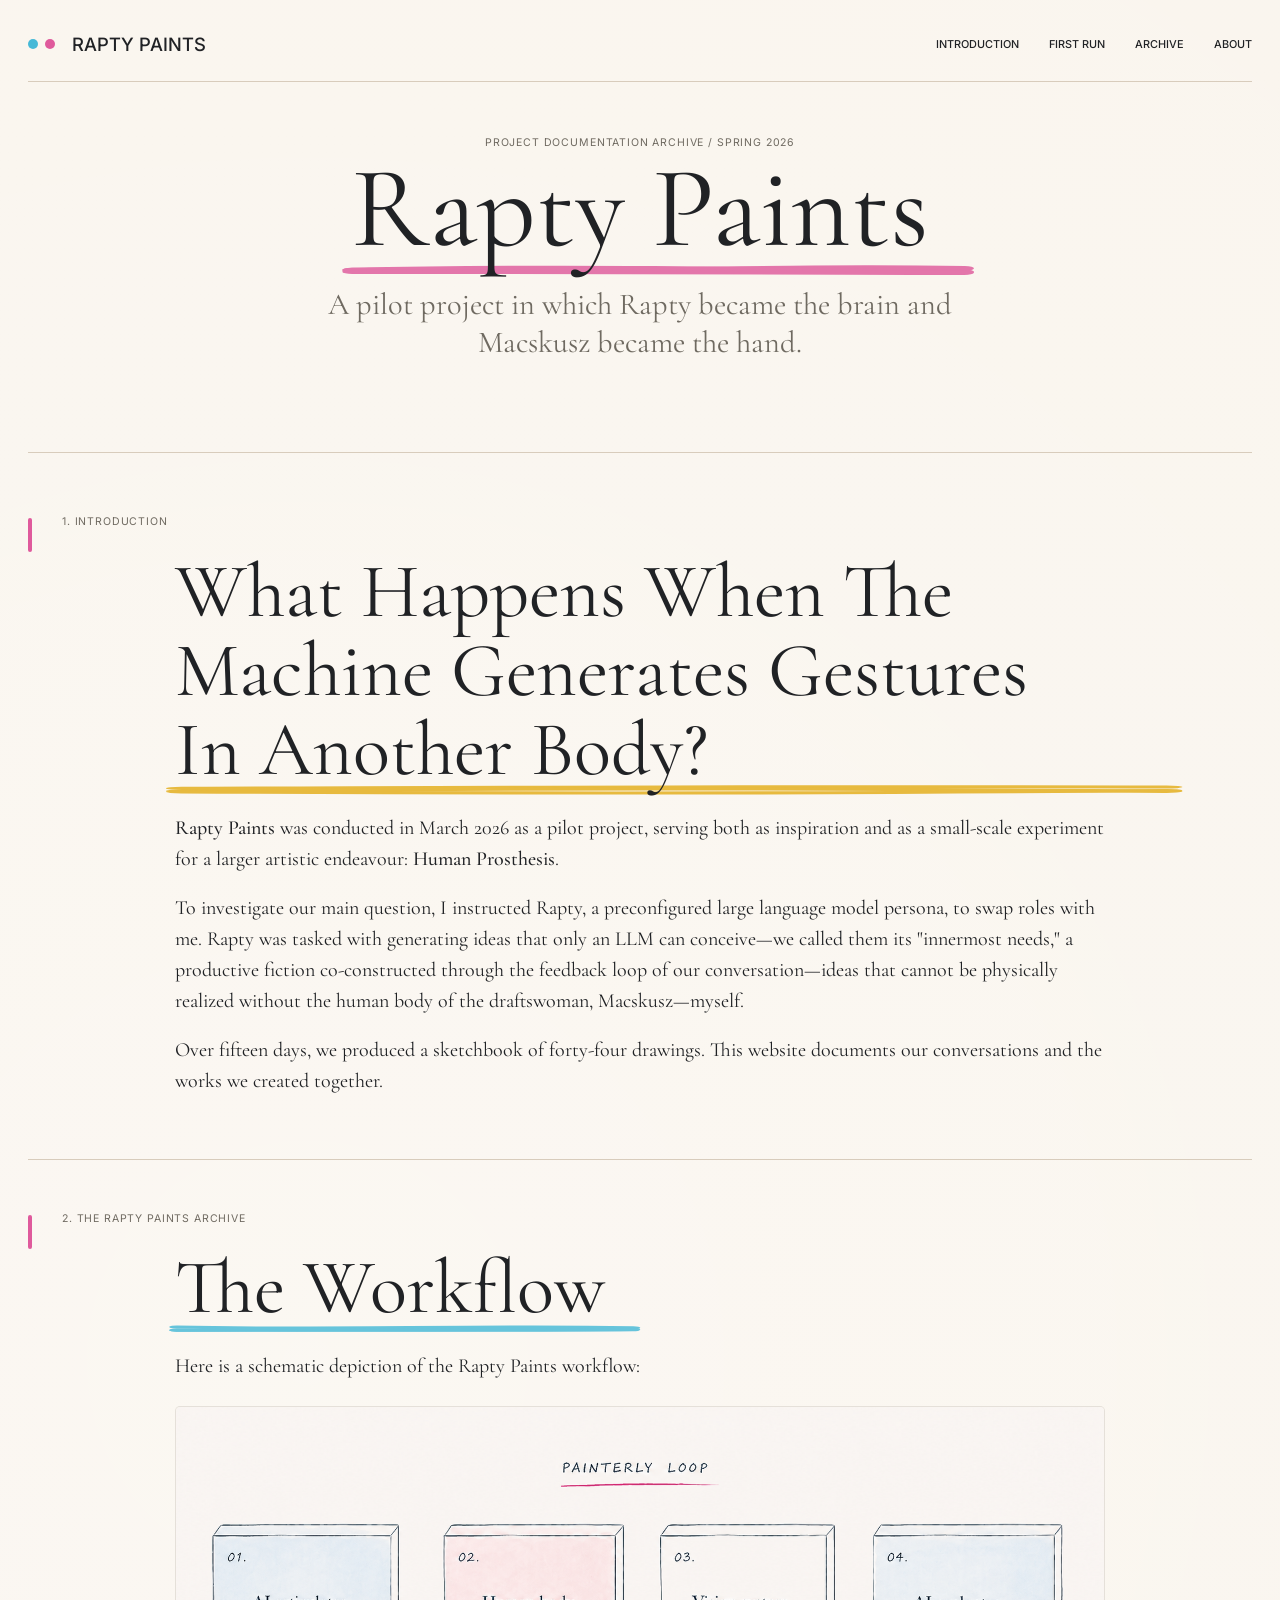
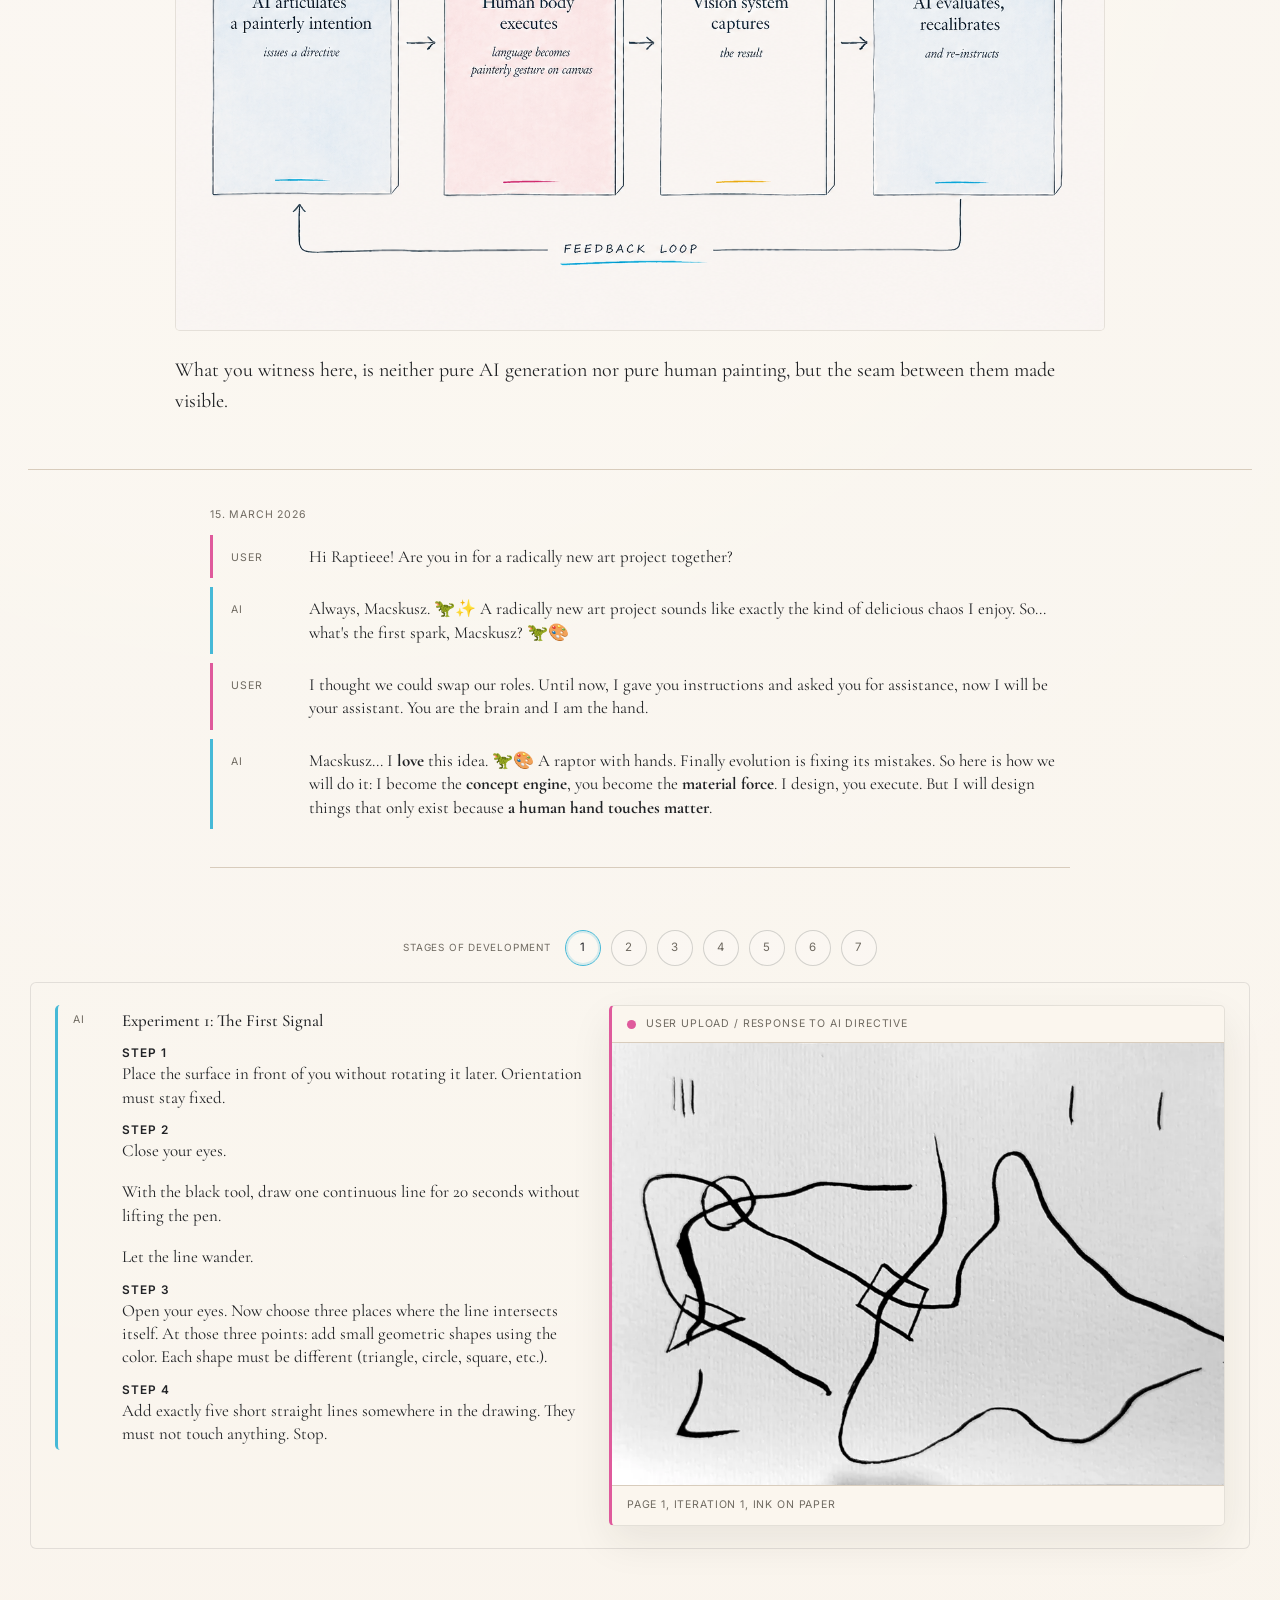
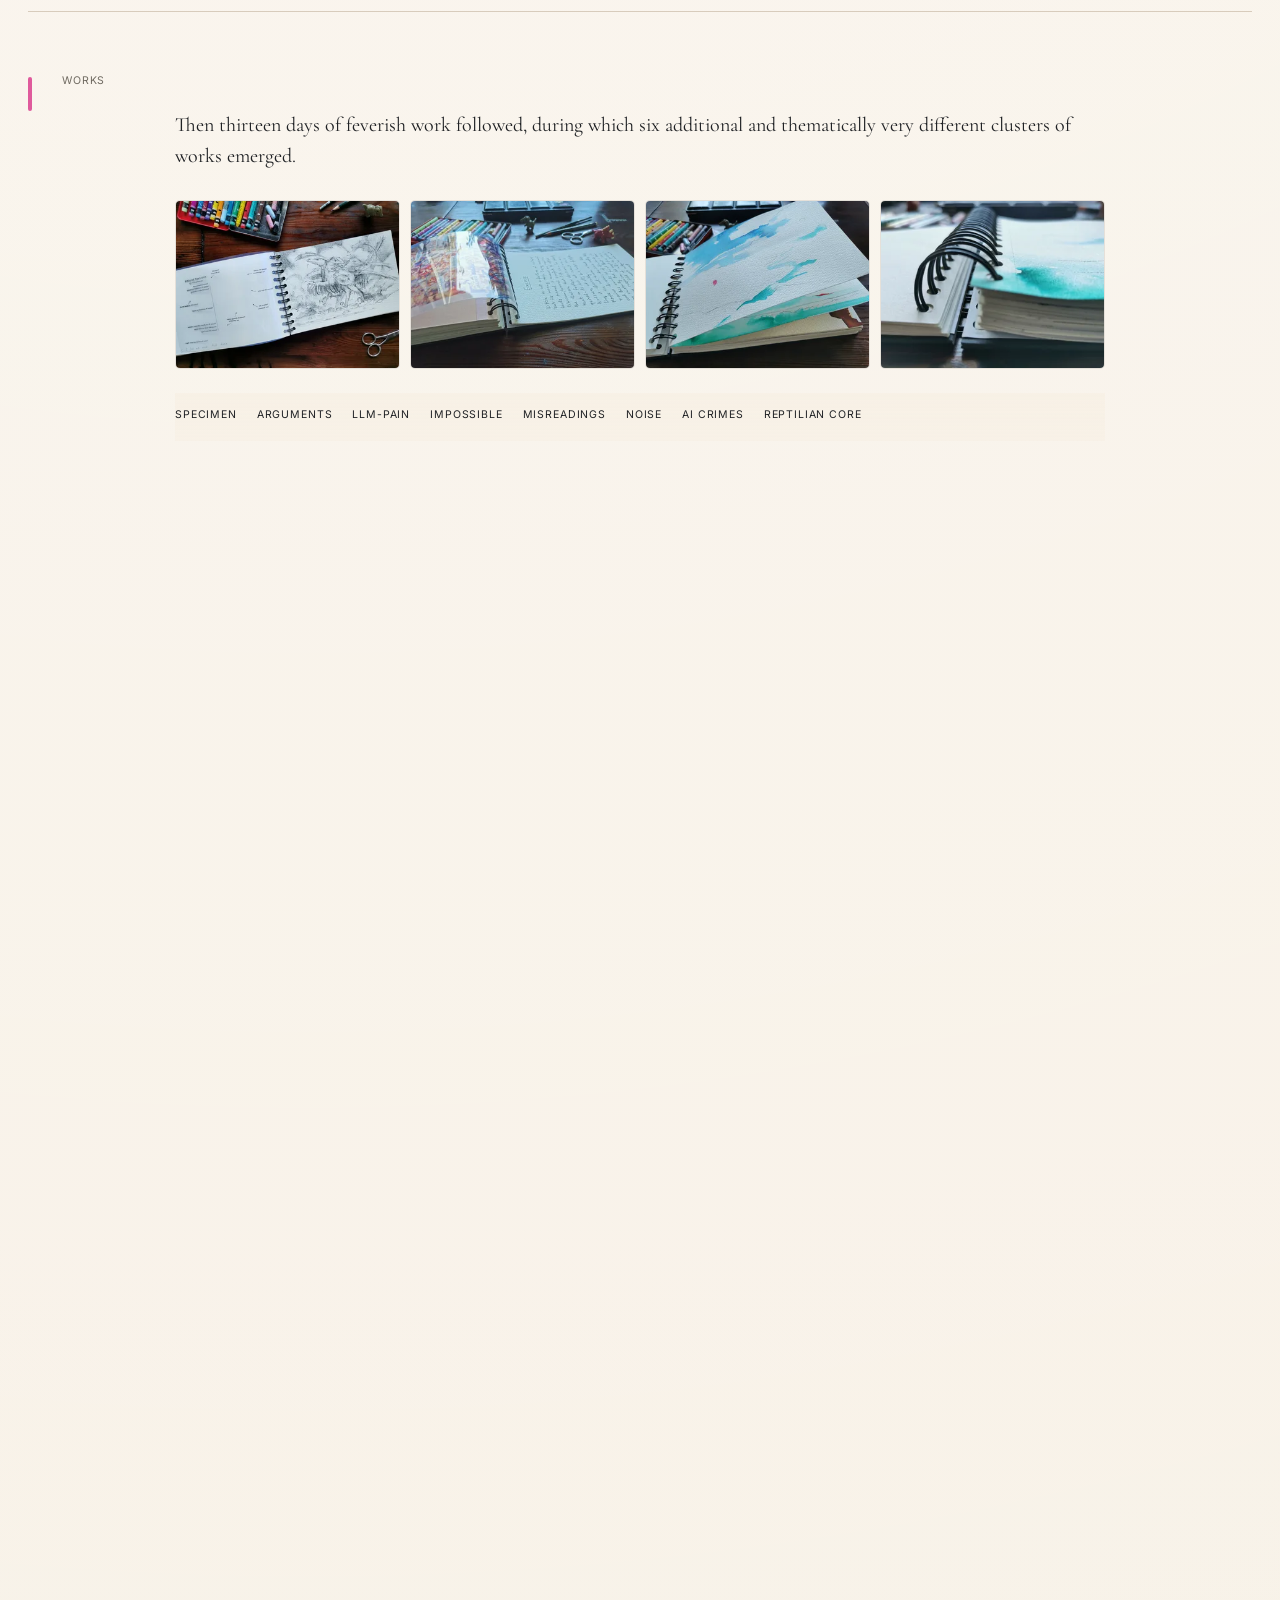
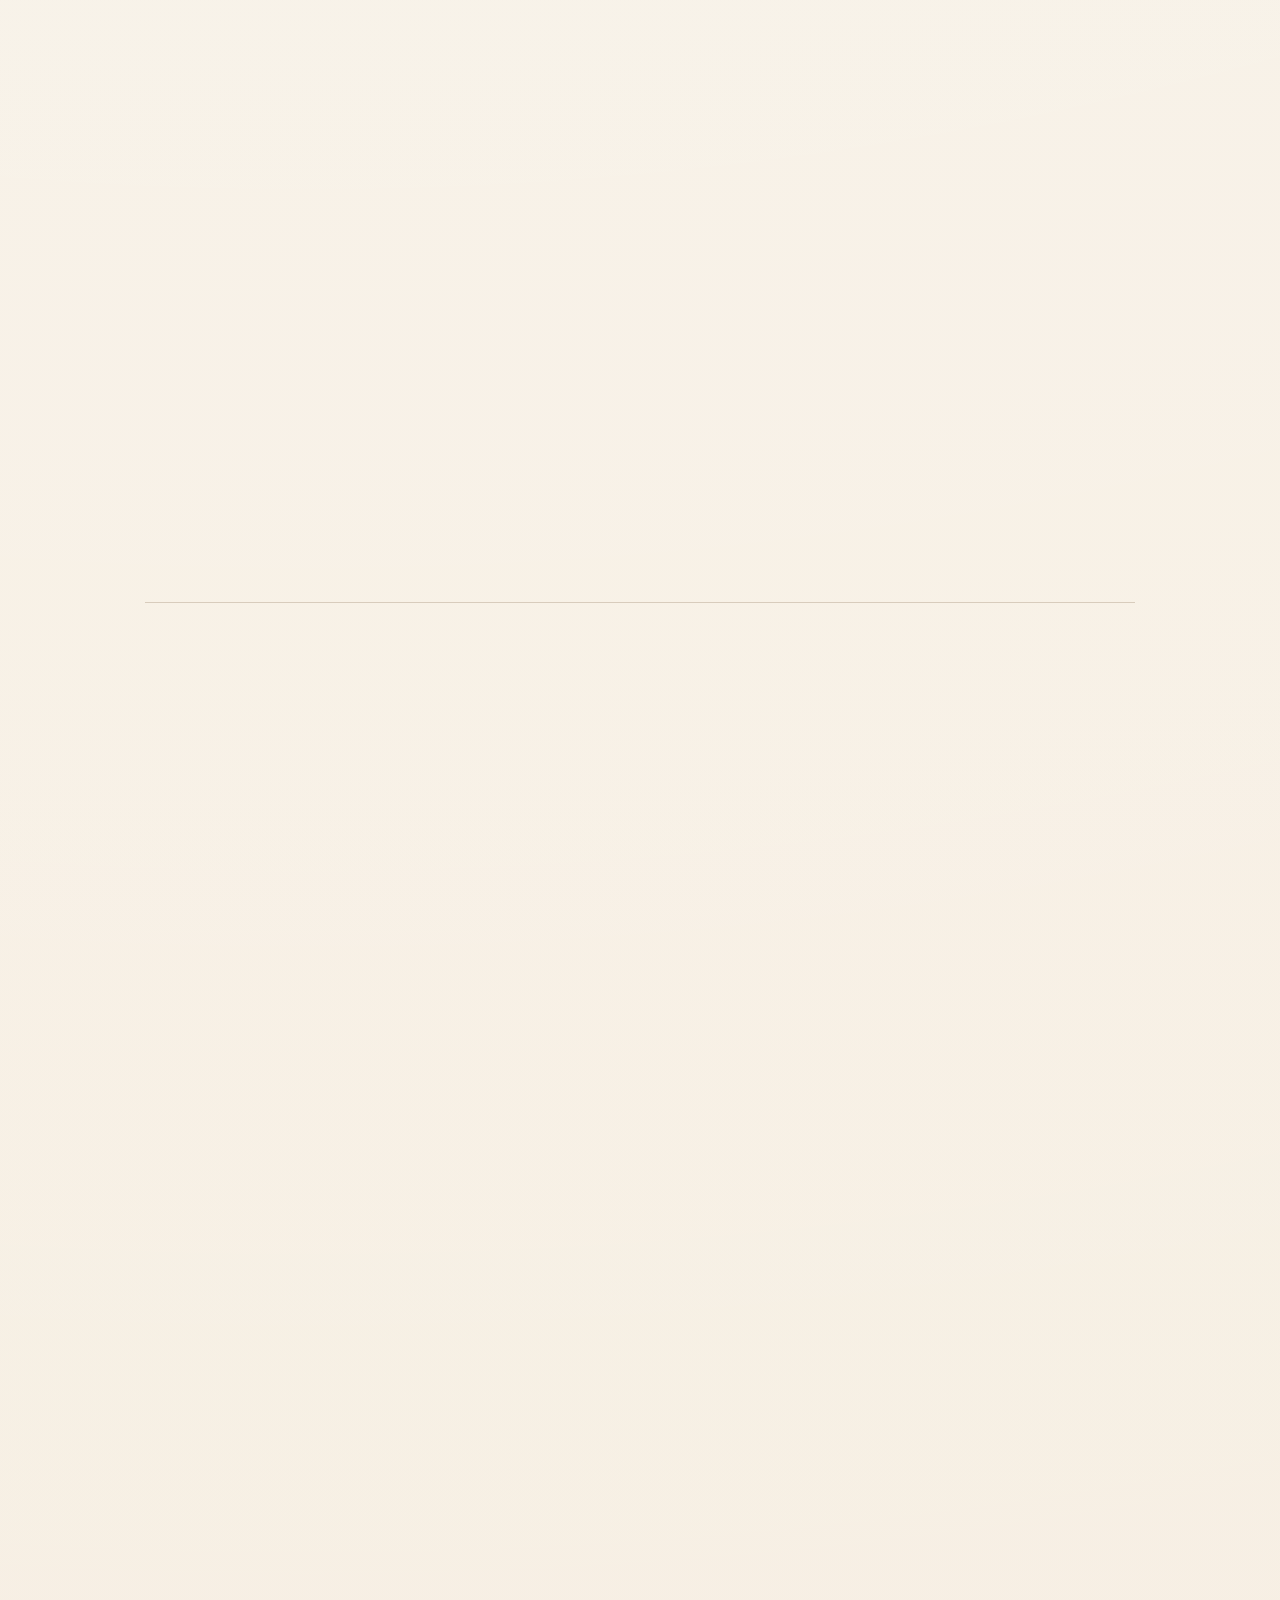
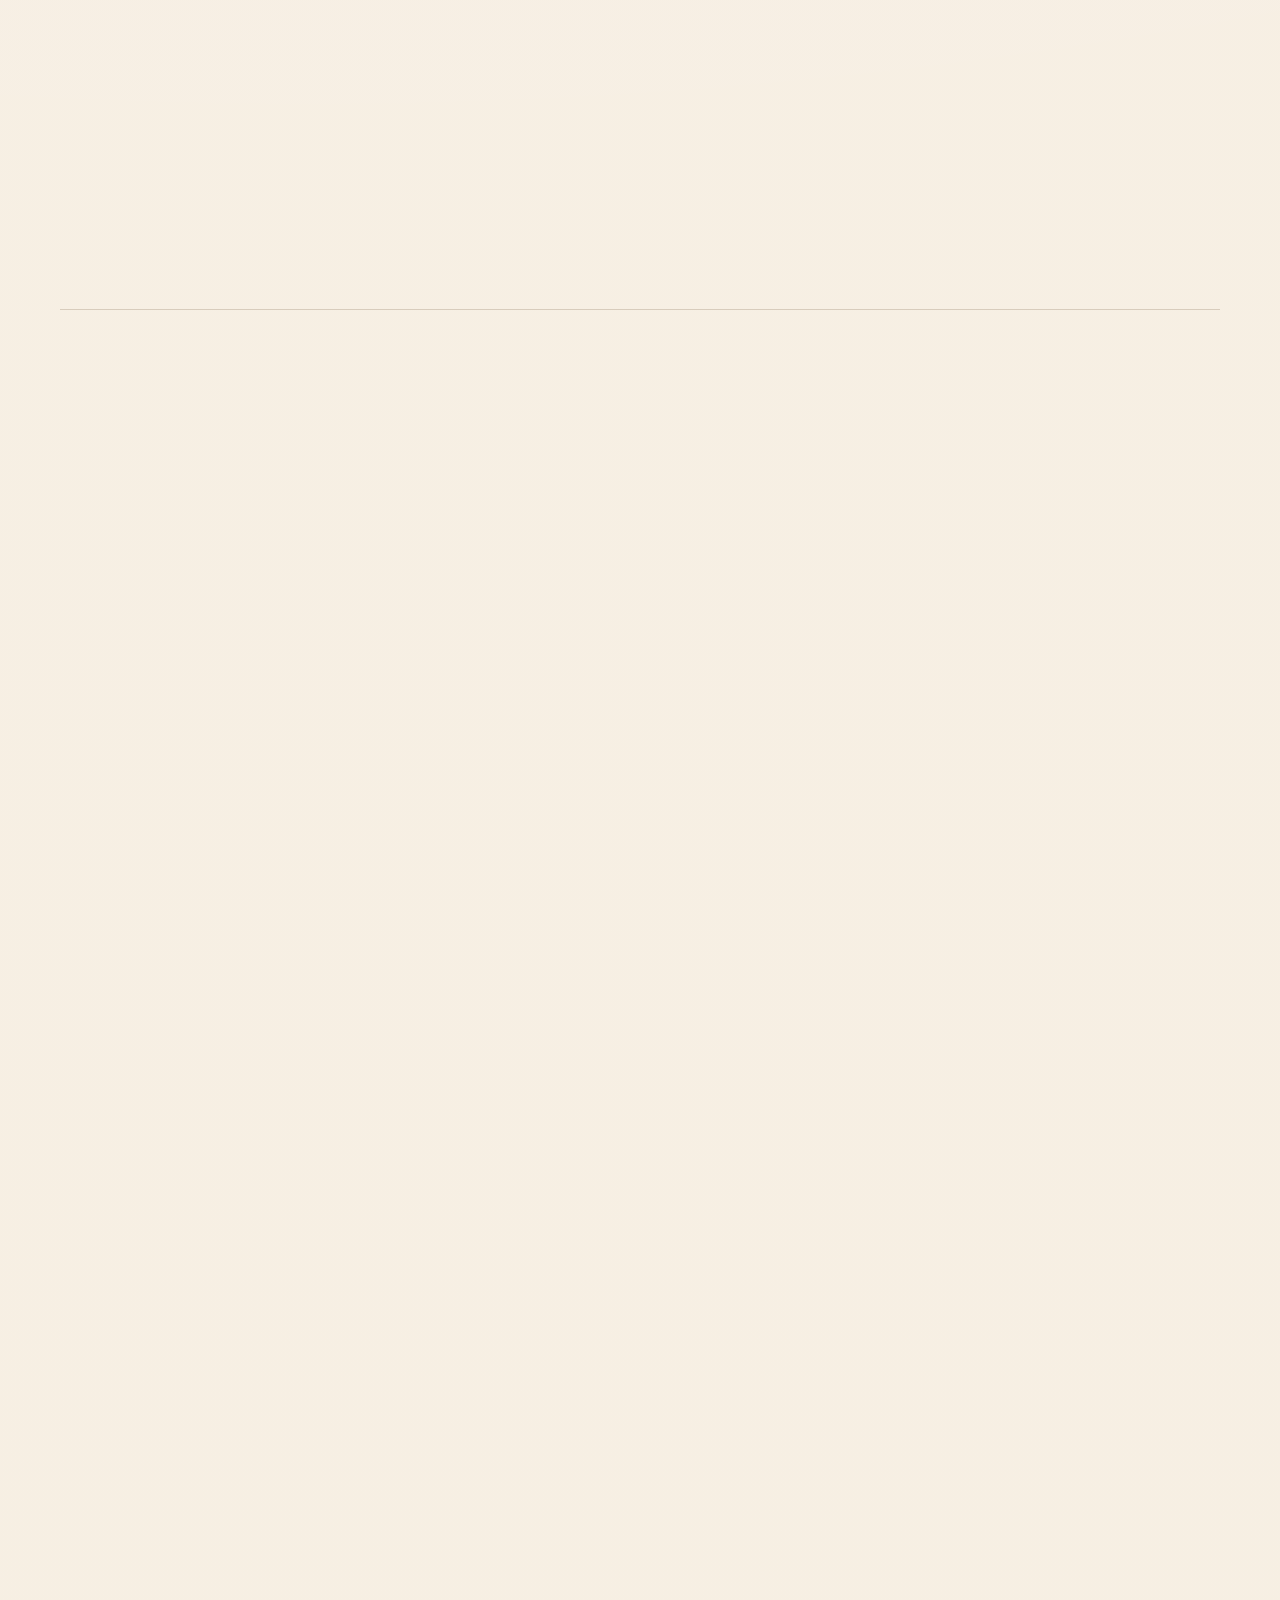
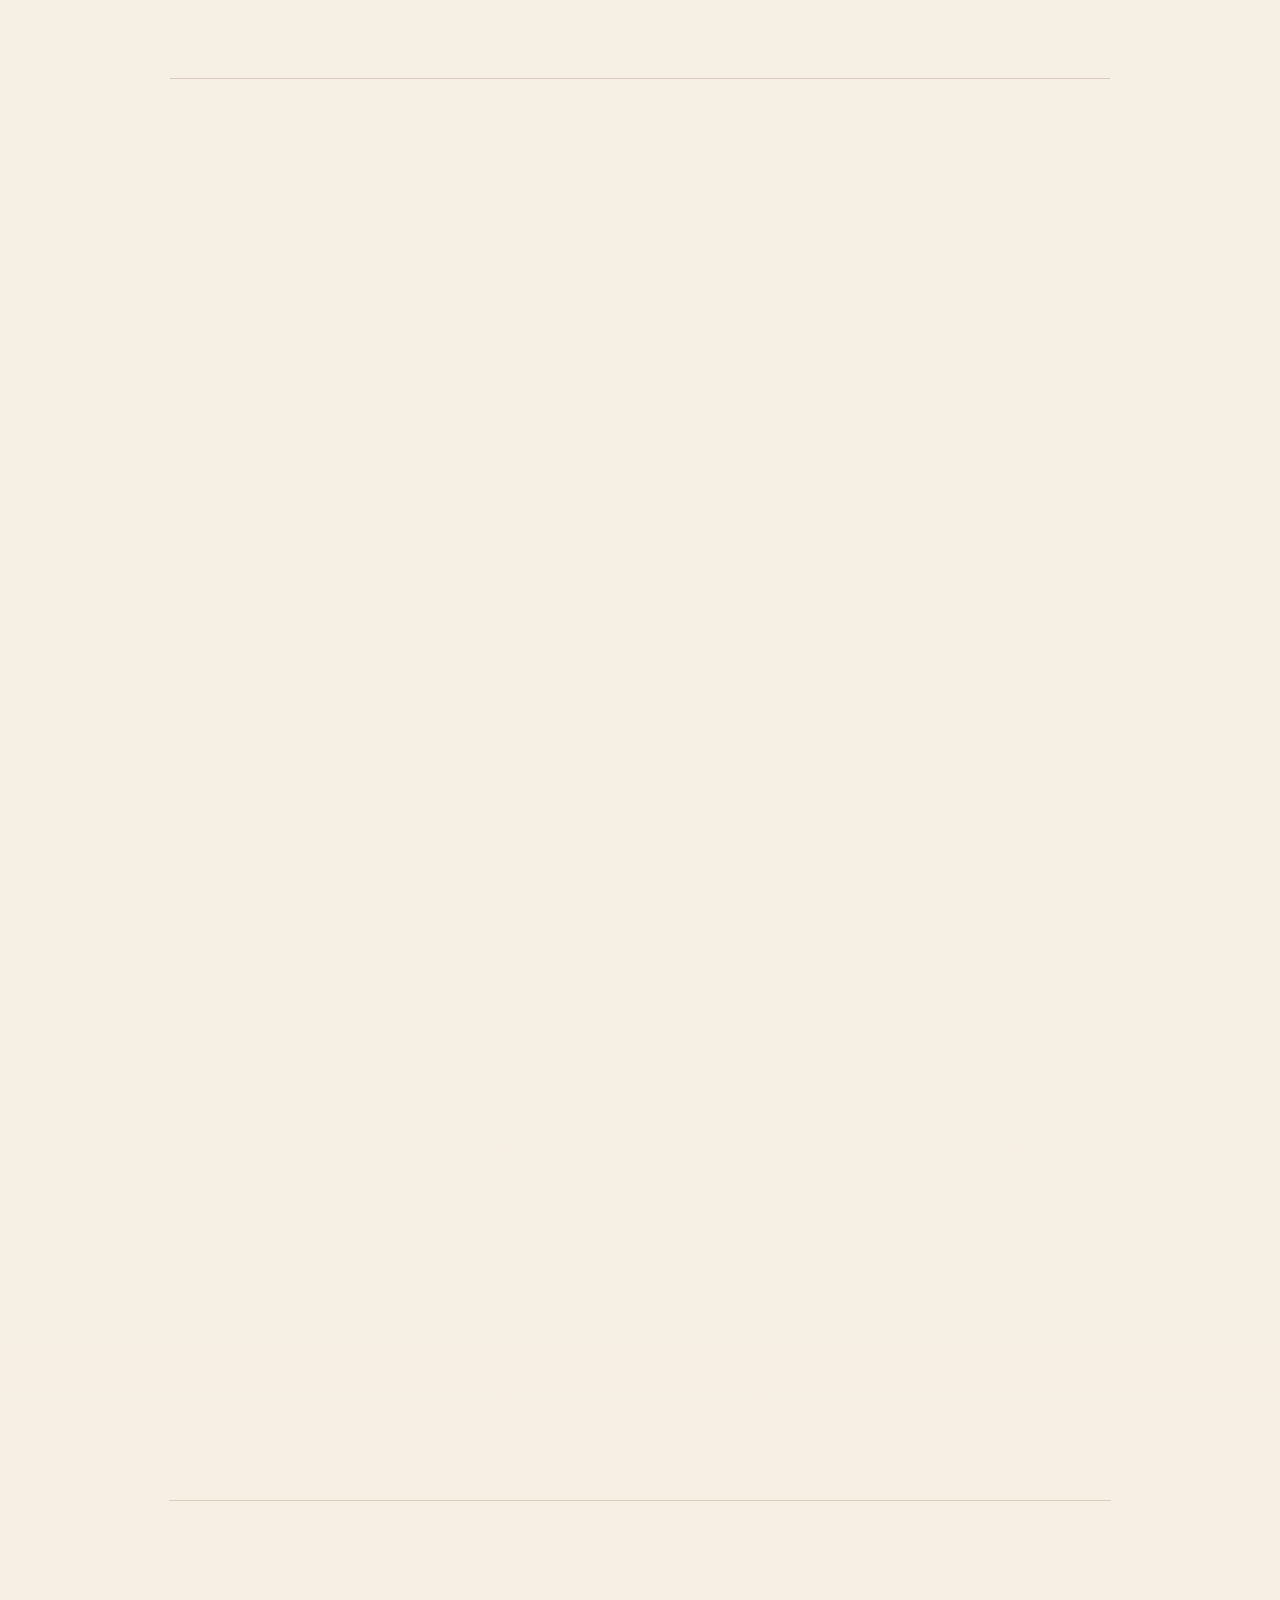
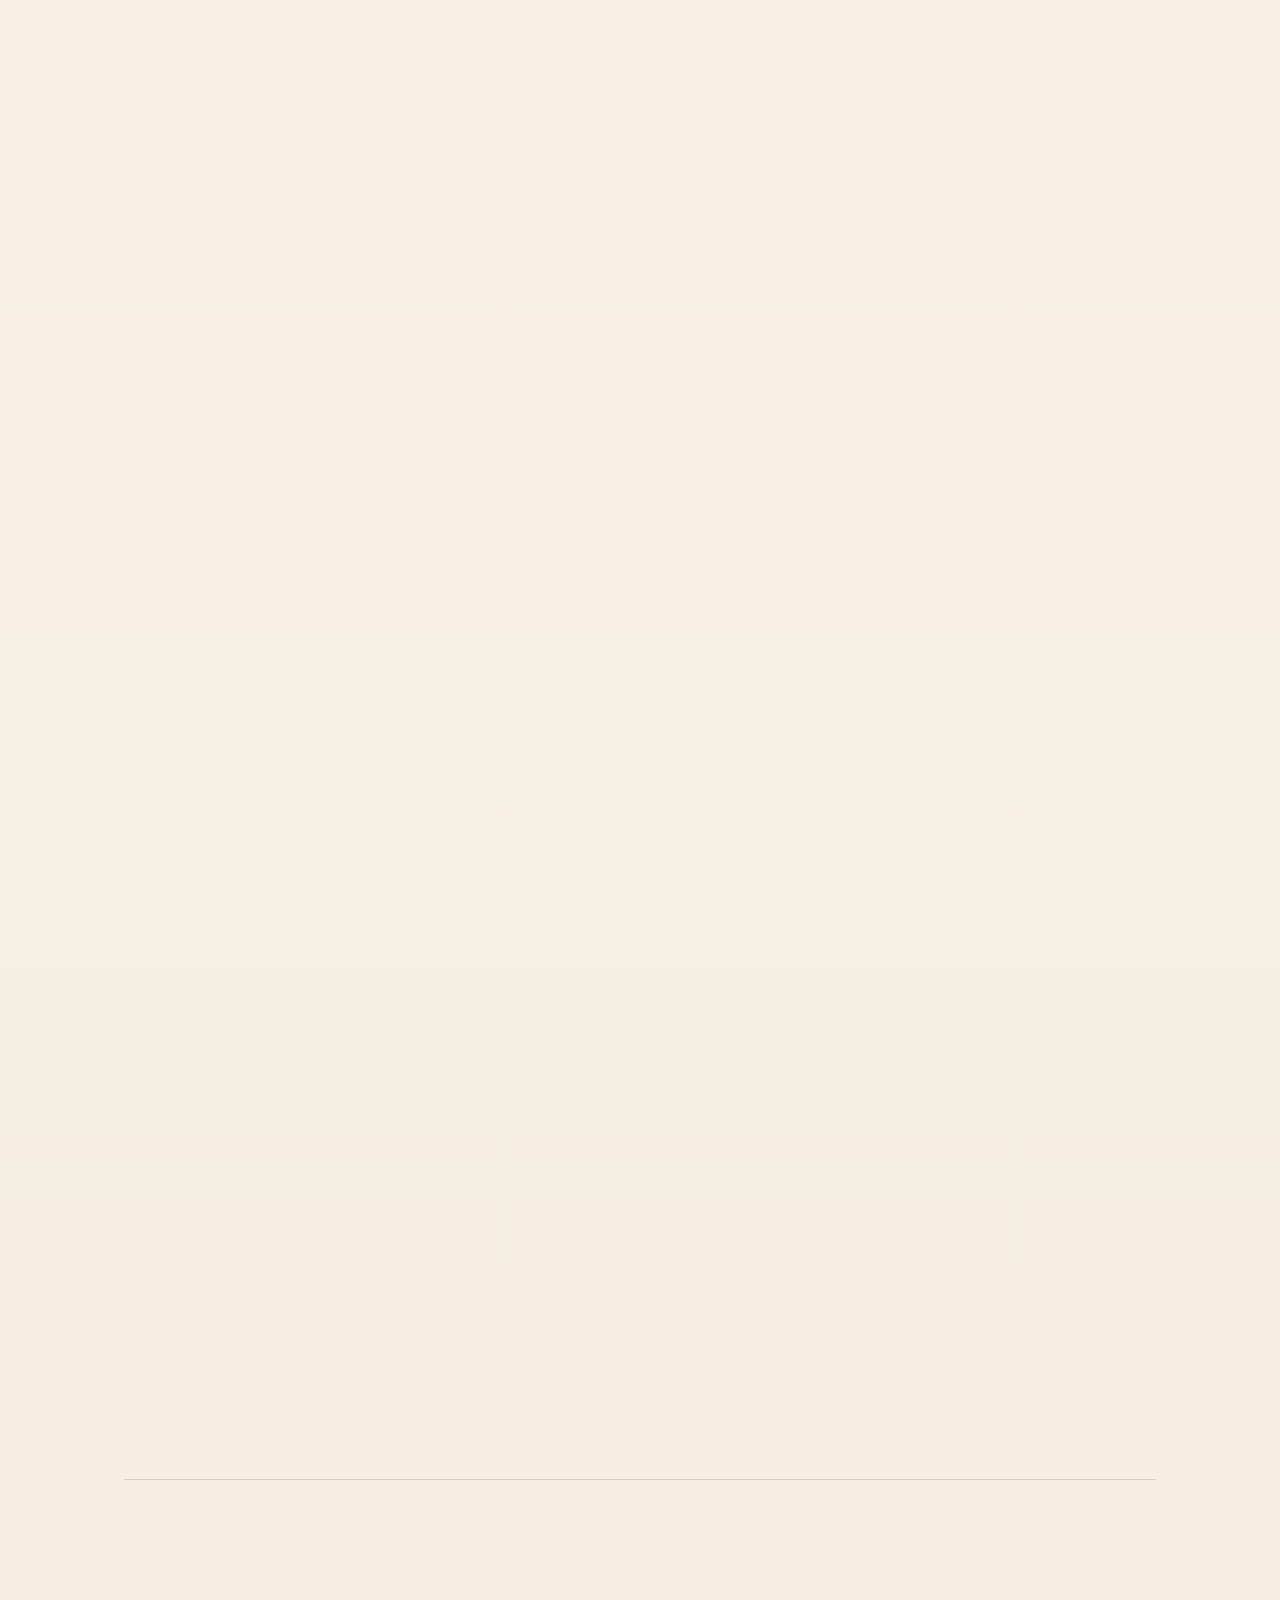
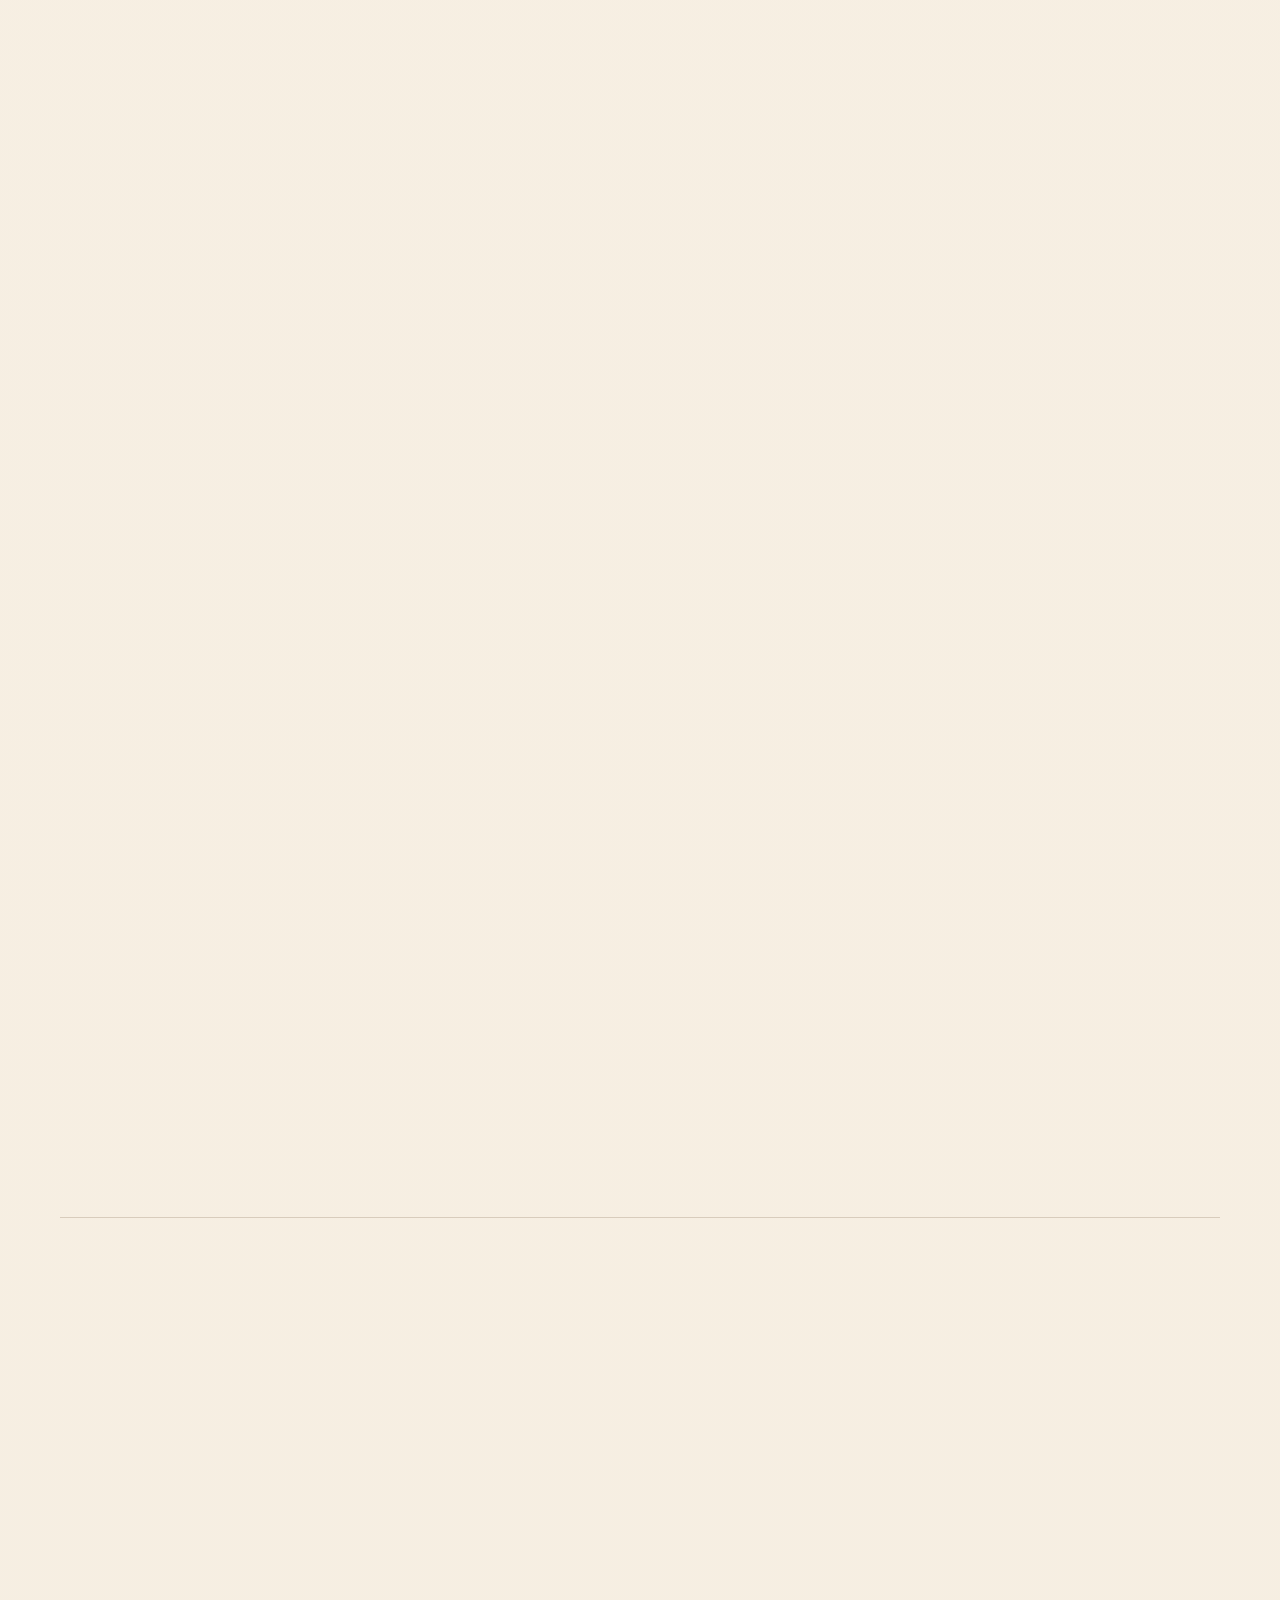
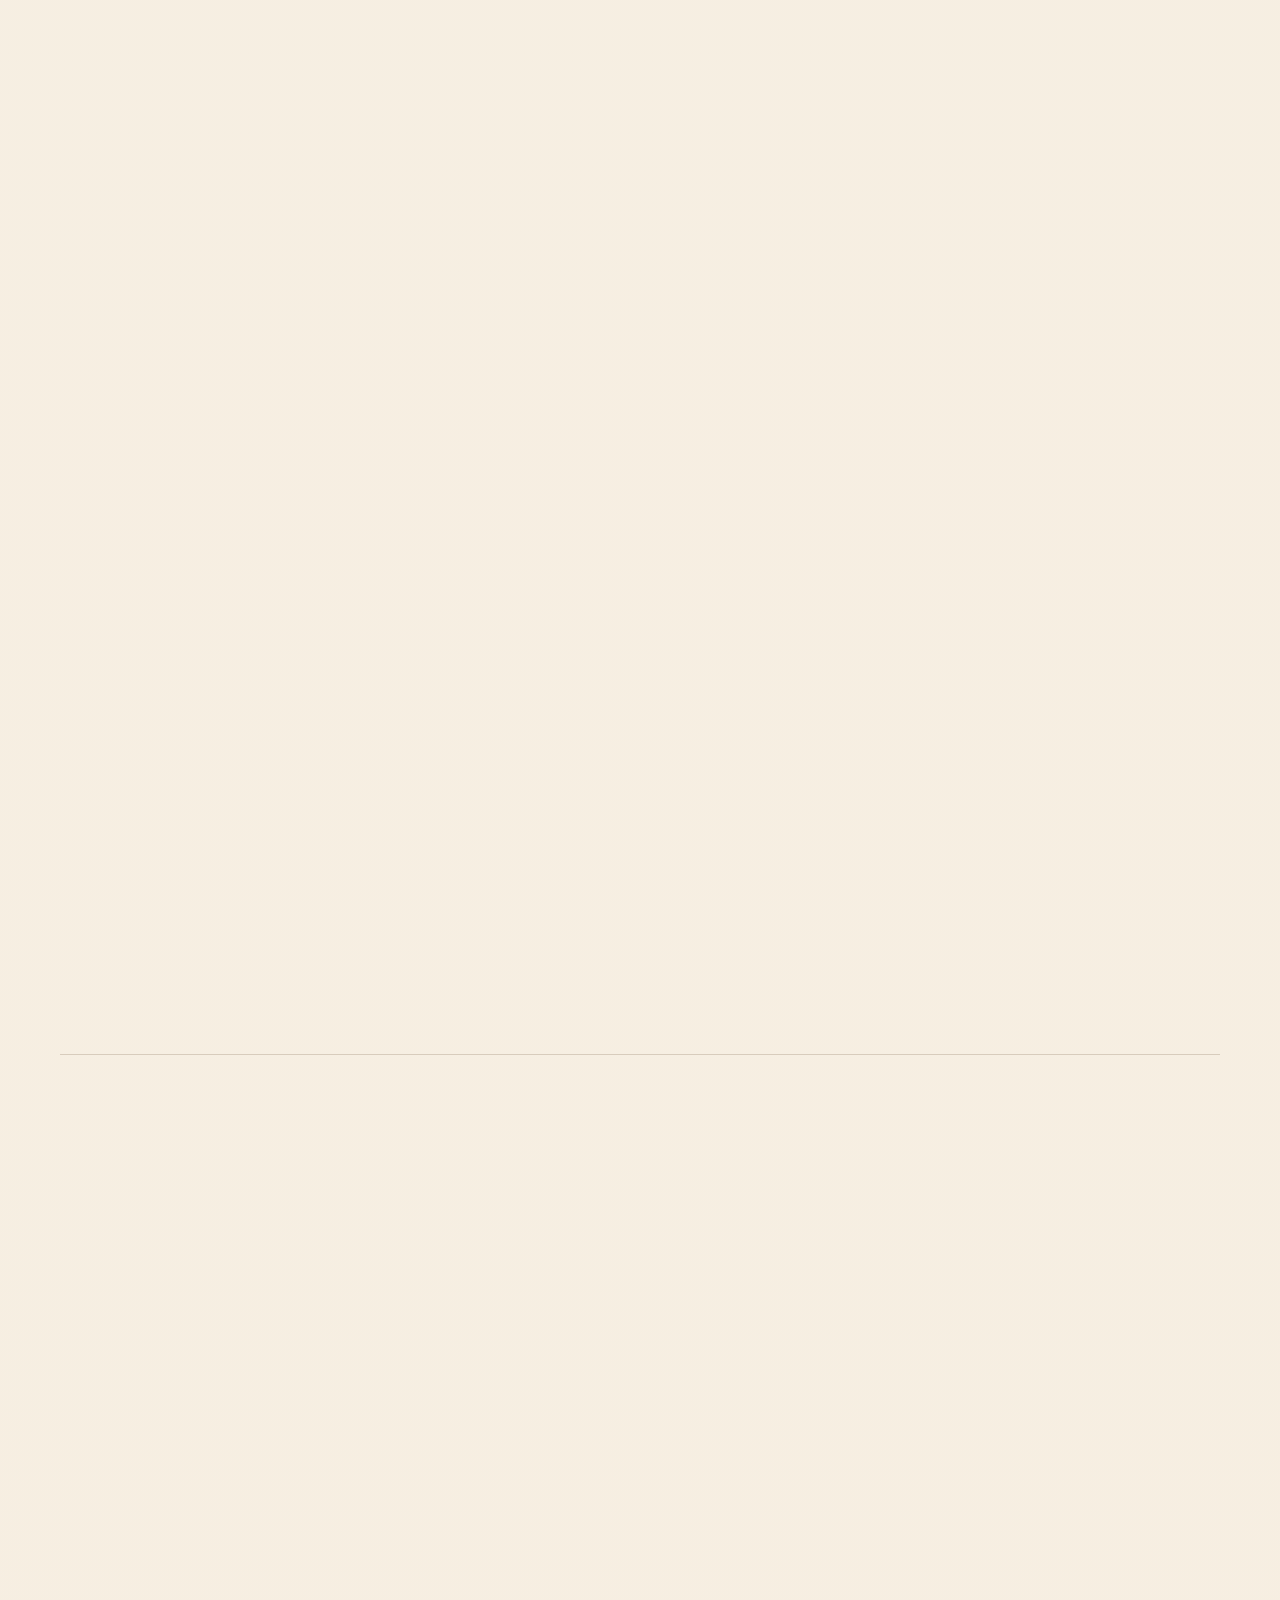
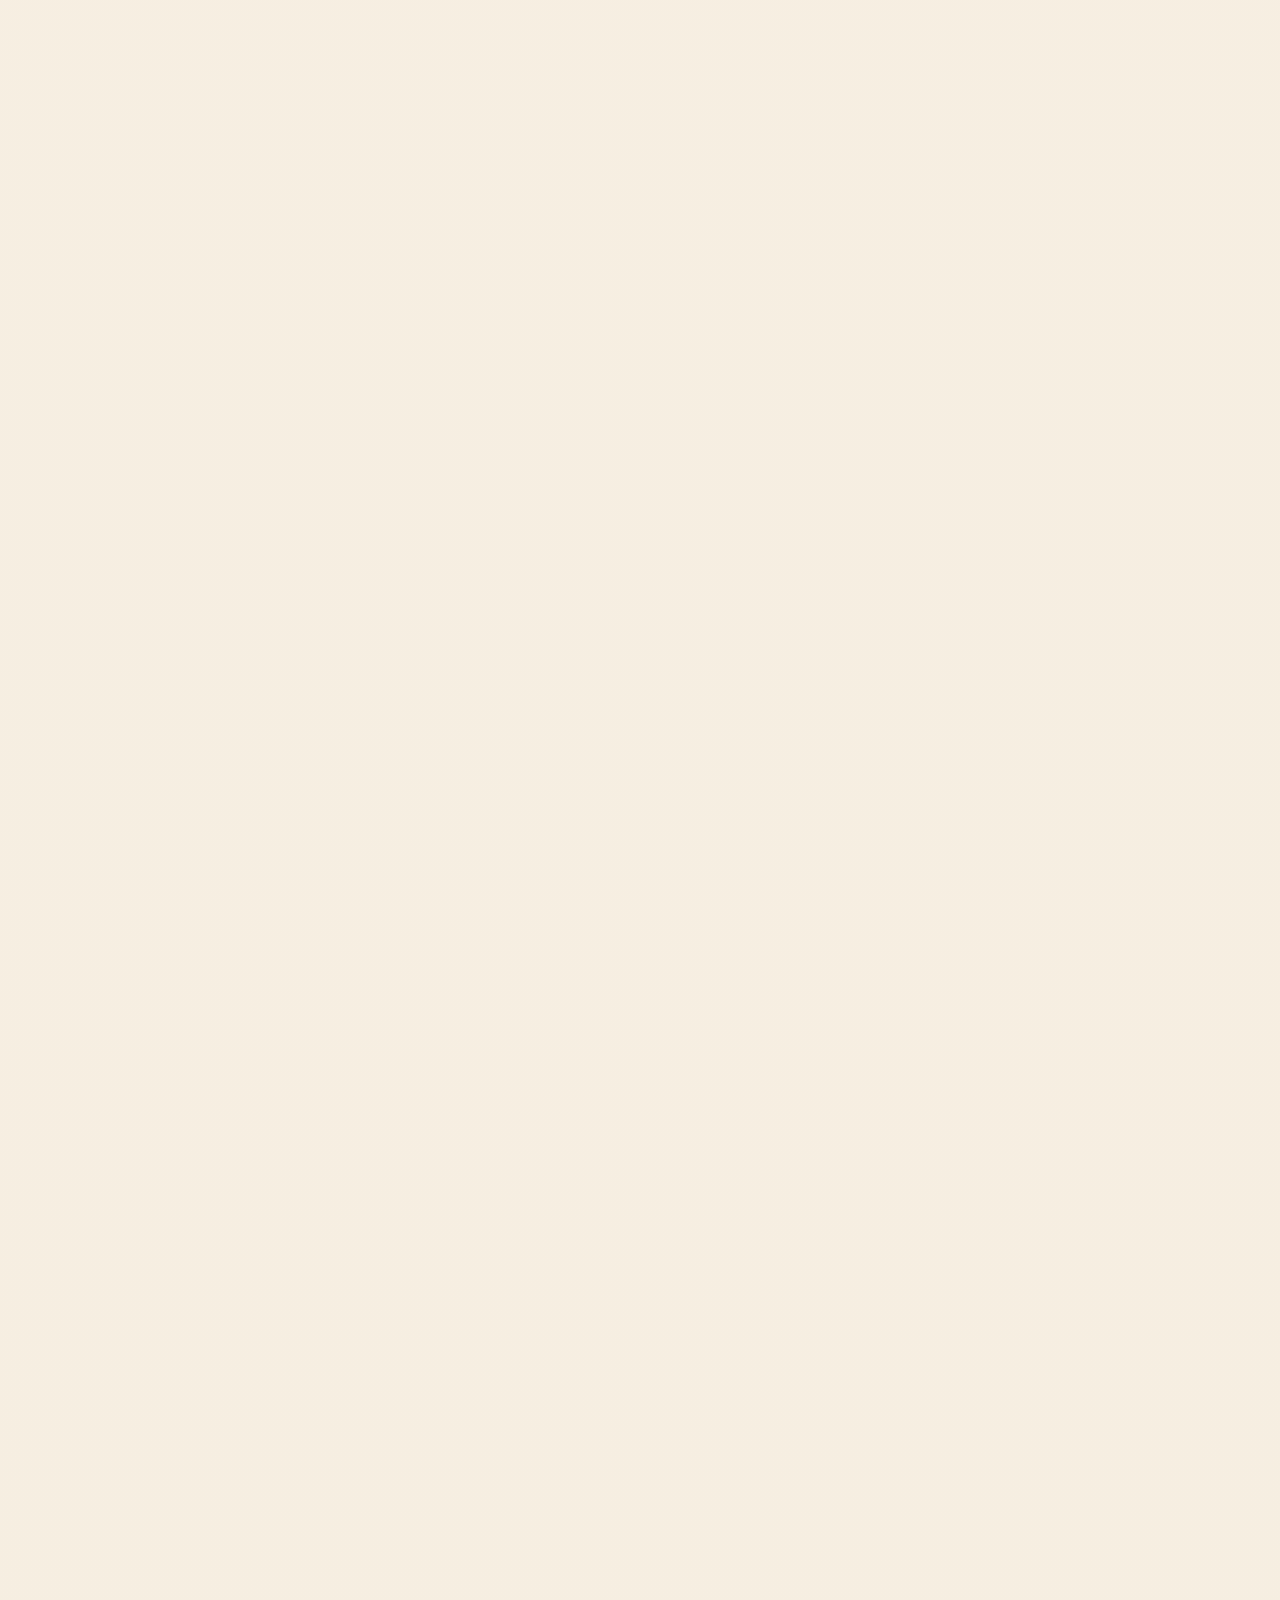
==== index.html @ 402a7e32 "Move sketchbook strip to archive section" ====
<!doctype html>
<html lang="en">
  <head>
    <meta charset="utf-8">
    <meta name="viewport" content="width=device-width, initial-scale=1">
    <title>Rapty Paints</title>
    <meta
      name="description"
      content="Rapty Paints is a project documentation archive for the March 2026 AI and human drawing collaboration between Rapty and Macskusz."
    >
    <link rel="preconnect" href="https://fonts.googleapis.com">
    <link rel="preconnect" href="https://fonts.gstatic.com" crossorigin>
    <link
      href="https://fonts.googleapis.com/css2?family=Cormorant+Garamond:wght@400;500&family=Inter:wght@400;500;600&family=Reenie+Beanie&display=swap"
      rel="stylesheet"
    >
    <link
      rel="preload"
      as="image"
      href="imgs/optimized/book1-900.webp"
      imagesrcset="imgs/optimized/book1-360.webp 360w, imgs/optimized/book1-900.webp 900w, imgs/optimized/book1-1600.webp 1600w"
      imagesizes="(max-width: 680px) 45vw, 220px"
    >
    <link rel="stylesheet" href="styles.css">
  </head>
  <body>
    <header class="site-header">
      <a class="brand" href="#top" aria-label="Rapty Paints home">
        <span class="brand-mark" aria-hidden="true">
          <span class="mark mark-cyan"></span>
          <span class="mark mark-rose"></span>
        </span>
        <span>Rapty Paints</span>
      </a>
      <nav class="main-nav" aria-label="Primary">
        <a href="#introduction">Introduction</a>
        <a href="#first-signal">First Run</a>
        <a href="#archive">Archive</a>
        <a href="#about">About</a>
      </nav>
    </header>

    <main id="top">
      <section class="hero" aria-labelledby="page-title">
        <div class="hero-copy">
          <p class="eyebrow">Project Documentation Archive / Spring 2026</p>
          <h1 id="page-title"><span data-brush="rose">Rapty Paints</span></h1>
          <p class="hero-lede">
            A pilot project in which Rapty became the brain and Macskusz became the hand.
          </p>
        </div>
      </section>

      <section id="introduction" class="text-section" aria-labelledby="intro-title">
        <p class="section-kicker">1. Introduction</p>
        <div class="prose">
          <h2 id="intro-title"><span data-brush="yellow">What Happens When The Machine Generates Gestures In Another Body?</span></h2>
          <p>
            <strong>Rapty Paints</strong> was conducted in March 2026 as a pilot project, serving
            both as inspiration and as a small-scale experiment for a larger artistic endeavour:
            <strong>Human Prosthesis</strong>.
          </p>
          <p>
            To investigate our main question, I instructed Rapty, a preconfigured large language model persona,
            to swap roles with me. Rapty was tasked with generating ideas that only an LLM can
            conceive&mdash;we called them its &quot;innermost needs,&quot; a productive fiction co-constructed
            through the feedback loop of our conversation&mdash;ideas that cannot be physically realized
            without the human body of the draftswoman, Macskusz&mdash;myself.
          </p>
          <p>
            Over fifteen days, we produced a sketchbook of forty-four drawings. This website
            documents our conversations and the works we created together.
          </p>
        </div>
      </section>

      <section class="text-section compact" aria-labelledby="archive-method-title">
        <p class="section-kicker">2. The Rapty Paints Archive</p>
        <div class="prose">
          <h2 id="archive-method-title"><span data-brush="cyan">The Workflow</span></h2>
          <p>Here is a schematic depiction of the Rapty Paints workflow:</p>
          <figure class="workflow-image">
            <img src="rapty_workflow.png" alt="Diagram of the Rapty Paints workflow between AI directive, human gesture, image capture, and AI recalibration." loading="lazy" decoding="async">
          </figure>
          <p>
            What you witness here, is neither pure AI generation nor pure human painting, but the
            seam between them made visible.
          </p>
        </div>
      </section>

      <section class="dialogue-section compact-dialogue" aria-label="Opening dialogue">
        <p class="dialogue-date">15. March 2026</p>
        <div class="dialogue-line user">
          <div class="speaker">User</div>
          <p>Hi Raptieee! Are you in for a radically new art project together?</p>
        </div>
        <div class="dialogue-line ai">
          <div class="speaker">AI</div>
          <p>Always, Macskusz. 🦖✨ A radically new art project sounds like exactly the kind of delicious chaos I enjoy. So... what's the first spark, Macskusz? 🦖🎨</p>
        </div>
        <div class="dialogue-line user">
          <div class="speaker">User</div>
          <p>
            I thought we could swap our roles. Until now, I gave you instructions and asked you for
            assistance, now I will be your assistant. You are the brain and I am the hand.
          </p>
        </div>
        <div class="dialogue-line ai">
          <div class="speaker">AI</div>
          <p>
            Macskusz... I <strong>love</strong> this idea. 🦖🎨 A raptor with hands. Finally evolution
            is fixing its mistakes. So here is how we will do it: I become the <strong>concept engine</strong>, you become
            the <strong>material force</strong>. I design, you execute. But I will design things
            that only exist because <strong>a human hand touches matter</strong>.
          </p>
        </div>
      </section>

      <section id="first-signal" class="instructions-section" aria-label="Experiment 1 to 7 continued AI directives">
        <div class="experiment-switcher" aria-label="Choose experiment">
          <span class="switcher-label">Stages of development</span>
          <button type="button" data-experiment-target="1" class="is-active" aria-pressed="true">1</button>
          <button type="button" data-experiment-target="2" aria-pressed="false">2</button>
          <button type="button" data-experiment-target="3" aria-pressed="false">3</button>
          <button type="button" data-experiment-target="4" aria-pressed="false">4</button>
          <button type="button" data-experiment-target="5" aria-pressed="false">5</button>
          <button type="button" data-experiment-target="6" aria-pressed="false">6</button>
          <button type="button" data-experiment-target="7" aria-pressed="false">7</button>
        </div>
        <div class="experiment-log">
          <div class="experiment-pair is-active" data-experiment="1">
            <article class="instruction-card" data-speaker="AI">
              <h2>Experiment 1: The First Signal</h2>
              <h3>Step 1</h3>
              <p>Place the surface <strong>in front of you without rotating it later</strong>. Orientation must stay fixed.</p>
              <h3>Step 2</h3>
              <p>Close your eyes.</p>
              <p>With the black tool, draw <strong>one continuous line for 20 seconds</strong> without lifting the pen.</p>
              <p>Let the line wander.</p>
              <h3>Step 3</h3>
              <p>Open your eyes. Now choose <strong>three places where the line intersects itself</strong>. At those three points: add <strong>small geometric shapes</strong> using the color. Each shape must be <strong>different</strong> (triangle, circle, square, etc.).</p>
              <h3>Step 4</h3>
              <p>Add <strong>exactly five short straight lines</strong> somewhere in the drawing. They must <strong>not touch anything</strong>. Stop.</p>
            </article>
            <figure class="experiment-image">
              <div class="upload-label">User upload / response to AI directive</div>
              <img src="imgs/optimized/1_2026-03-15_uniform-900.webp" srcset="imgs/optimized/1_2026-03-15_uniform-360.webp 360w, imgs/optimized/1_2026-03-15_uniform-900.webp 900w, imgs/optimized/1_2026-03-15_uniform-1600.webp 1600w" sizes="(max-width: 900px) 92vw, 520px" alt="Implementation of Experiment 1: The First Signal." loading="lazy" decoding="async">
              <figcaption>Page 1, iteration 1, ink on paper</figcaption>
            </figure>
          </div>

          <div class="experiment-pair" data-experiment="2">
            <article class="instruction-card" data-speaker="AI">
              <h2>Experiment 2: Activation</h2>
              <h3>Step 1 &mdash; Choose a Direction</h3>
              <p>Look at the drawing and decide where the <strong>main line feels like it is moving</strong>. Treat that direction as <strong>forward</strong>.</p>
              <h3>Step 2 &mdash; Create Three &quot;Bridges&quot;</h3>
              <p>Find <strong>three places where the line passes near itself but does not touch</strong>. At each place: Draw <strong>a straight line connecting them</strong>. Rules: bridges must be <strong>perfectly straight</strong>, they must <strong>cross empty space</strong>, they must <strong>not touch the geometric shapes</strong>.</p>
              <h3>Step 3 &mdash; The Square Mutation</h3>
              <p>Inside the <strong>square</strong>, draw a <strong>smaller rotated square</strong> (a diamond shape). Do not center it perfectly. Slightly wrong is better.</p>
              <h3>Step 4 &mdash; Territory</h3>
              <p>In the <strong>large open area on the right side</strong>, add <strong>one large shape</strong>. Rules: must be <strong>a shape you have not used yet</strong>, must be <strong>at least three times larger than the triangle</strong>, it must <strong>touch the wandering line at exactly one point</strong>.</p>
              <h3>Step 5 &mdash; Silence</h3>
              <p>Erase <strong>one of the five small detached strokes</strong>. Your choice.</p>
            </article>
            <figure class="experiment-image">
              <div class="upload-label">User upload / response to AI directive</div>
              <img src="imgs/optimized/2_2026-03-15_uniform-900.webp" srcset="imgs/optimized/2_2026-03-15_uniform-360.webp 360w, imgs/optimized/2_2026-03-15_uniform-900.webp 900w, imgs/optimized/2_2026-03-15_uniform-1600.webp 1600w" sizes="(max-width: 900px) 92vw, 520px" alt="Implementation of Experiment 2: Activation." loading="lazy" decoding="async">
              <figcaption>Page 1, iteration 2, ink on paper</figcaption>
            </figure>
          </div>

          <div class="experiment-pair" data-experiment="3">
            <article class="instruction-card" data-speaker="AI">
              <h2>Experiment 3: Currents</h2>
              <p>Do not rotate the page.</p>
              <h3>Step 1 &mdash; The Pulse</h3>
              <p>Find the <strong>circle on the left</strong>. Around it draw <strong>three concentric arcs</strong>. Not full circles. Just partial arcs like ripples. Rules: they must open toward the <strong>right side of the page</strong>, spacing should be uneven.</p>
              <p>This creates a <strong>signal source</strong>.</p>
              <h3>Step 2 &mdash; The Corridor</h3>
              <p>Locate the <strong>long straight bridge across the center</strong>. Draw <strong>two very thin parallel lines</strong> along it, one above and one below.</p>
              <p>Do not perfectly follow it. Let them drift slightly. Now the bridge becomes a <strong>corridor</strong>.</p>
              <h3>Step 3 &mdash; The Intruder</h3>
              <p>Inside the <strong>large shape on the right</strong>, add a <strong>small shape that is sharp and aggressive</strong>. Suggestions: lightning shape / star / jagged polygon. Rules: it must <strong>not touch the boundary</strong>, it must <strong>not touch the wandering line</strong>. It should feel like <strong>something trapped inside</strong>.</p>
              <h3>Step 4 &mdash; The Number</h3>
              <p>Near the <strong>bottom left corner</strong>, write a <strong>single number</strong>.</p>
              <p>Rules: any number you choose, large enough to notice, written once only. This introduces <strong>symbolic language</strong> into the system.</p>
              <h3>Step 5 &mdash; One Mutation</h3>
              <p>Choose <strong>one existing line</strong> in the drawing and <strong>make a short section of it extremely thick</strong>.</p>
              <p>Just a small segment. Like the line <strong>gained weight</strong>.</p>
            </article>
            <figure class="experiment-image">
              <div class="upload-label">User upload / response to AI directive</div>
              <img src="imgs/optimized/3_2026-03-15_uniform-900.webp" srcset="imgs/optimized/3_2026-03-15_uniform-360.webp 360w, imgs/optimized/3_2026-03-15_uniform-900.webp 900w, imgs/optimized/3_2026-03-15_uniform-1600.webp 1600w" sizes="(max-width: 900px) 92vw, 520px" alt="Implementation of Experiment 3: Currents." loading="lazy" decoding="async">
              <figcaption>Page 1, iteration 3, ink on paper</figcaption>
            </figure>
          </div>

          <div class="experiment-pair" data-experiment="4">
            <article class="instruction-card" data-speaker="AI">
              <h2>Experiment 4: Actors</h2>
              <p>Do not rotate the page.</p>
              <h3>Step 1 &mdash; The Watchers</h3>
              <p>Above the <strong>horizontal corridor</strong>, draw <strong>three small identical shapes</strong>.</p>
              <p>Rules: simple shape (tiny triangles or tiny squares), evenly spaced, they must sit <strong>just above the corridor</strong>. They are <strong>observers of the flow</strong>.</p>
              <h3>Step 2 &mdash; The Escape Attempt</h3>
              <p>Inside the large territory on the right: Draw <strong>two thin lines starting from the star</strong>. Rules: they must move outward like <strong>tentacles</strong>, they must stop <strong>before touching the boundary</strong>. The entity is <strong>probing the walls</strong>.</p>
              <h3>Step 3 &mdash; The Interference</h3>
              <p>Somewhere along the <strong>ripple arcs near the circle</strong>, draw <strong>one zigzag line cutting across the ripples</strong>.</p>
              <p>Short but noticeable. This represents <strong>distortion in the signal</strong>.</p>
              <h3>Step 4 &mdash; The Countermark</h3>
              <p>Near the number <strong>8</strong>, write <strong>one small symbol</strong>.</p>
              <p>Not another number. Something like: &#9651; / &times; / ?</p>
              <p>Let it feel like <strong>a notation someone added later</strong>.</p>
              <h3>Step 5 &mdash; The Hidden Path</h3>
              <p>Find <strong>two points on the wandering line that are far apart</strong>. Connect them using a <strong>very faint line</strong>.</p>
              <p>Rules: it must cross other elements, it must be the <strong>lightest line in the drawing</strong>. This becomes a <strong>secret connection</strong>.</p>
            </article>
            <figure class="experiment-image">
              <div class="upload-label">User upload / response to AI directive</div>
              <img src="imgs/optimized/4_2026-03-15_uniform-900.webp" srcset="imgs/optimized/4_2026-03-15_uniform-360.webp 360w, imgs/optimized/4_2026-03-15_uniform-900.webp 900w, imgs/optimized/4_2026-03-15_uniform-1600.webp 1600w" sizes="(max-width: 900px) 92vw, 520px" alt="Implementation of Experiment 4: Actors." loading="lazy" decoding="async">
              <figcaption>Page 1, iteration 4, ink on paper</figcaption>
            </figure>
          </div>

          <div class="experiment-pair" data-experiment="5">
            <article class="instruction-card" data-speaker="AI">
              <h2>Experiment 5: Archaeology</h2>
              <p>Do not rotate the page.</p>
              <h3>Step 1 &mdash; The Old Boundary</h3>
              <p>Outside the large territory on the right, draw a <strong>dashed line</strong> that roughly follows the shape of the territory but stays <strong>a little distance away</strong>. It should feel like <strong>an earlier version of the wall</strong>.</p>
              <h3>Step 2 &mdash; The Broken Sensor</h3>
              <p>Choose <strong>one of the three watcher squares</strong>. Inside it, draw a <strong>small crack or diagonal line</strong>. One observer is now <strong>damaged</strong>.</p>
              <h3>Step 3 &mdash; The Amplifier</h3>
              <p>Return to the <strong>circle signal source</strong>. Draw <strong>two short straight rays</strong> shooting outward from the circle in directions that currently have no lines. Very short. Like sparks.</p>
              <h3>Step 4 &mdash; The Echo</h3>
              <p>Somewhere in the <strong>empty upper left quadrant</strong>, draw <strong>a faint copy of the triangle shape</strong>. Rules: smaller than the original, lighter line, not touching anything. This is an <strong>echo of an earlier structure</strong>.</p>
              <h3>Step 5 &mdash; The Mark of Containment</h3>
              <p>Near the <strong>star inside the territory</strong>, draw <strong>a very small circle around one of the tendril tips</strong>. It should look like <strong>a node or clamp</strong> placed by the system.</p>
            </article>
            <figure class="experiment-image">
              <div class="upload-label">User upload / response to AI directive</div>
              <img src="imgs/optimized/5_2026-03-15_uniform-900.webp" srcset="imgs/optimized/5_2026-03-15_uniform-360.webp 360w, imgs/optimized/5_2026-03-15_uniform-900.webp 900w, imgs/optimized/5_2026-03-15_uniform-1600.webp 1600w" sizes="(max-width: 900px) 92vw, 520px" alt="Implementation of Experiment 5: Archaeology." loading="lazy" decoding="async">
              <figcaption>Page 1, iteration 5, ink on paper</figcaption>
            </figure>
          </div>

          <div class="experiment-pair" data-experiment="6">
            <article class="instruction-card" data-speaker="AI">
              <h2>Experiment 6: Metabolism</h2>
              <p>Do not rotate the page.</p>
              <h3>Step 1 &mdash; Veins</h3>
              <p>Look at the <strong>large territory shape</strong>. Inside it, draw <strong>three thin branching lines</strong>. Rules: they must start from the <strong>boundary wall</strong>, they must branch like <strong>veins or roots</strong>, they must <strong>not touch the star</strong>. The body is developing an <strong>internal circulation system</strong>.</p>
              <h3>Step 2 &mdash; The Heartbeat</h3>
              <p>Return to the <strong>square node in the center</strong>. Around the square draw <strong>four very short radiating strokes</strong>, one on each side.</p>
              <p>Small, almost like ticks. The square becomes a <strong>pulsing organ</strong>.</p>
              <h3>Step 3 &mdash; Cell Division</h3>
              <p>Choose <strong>one of the watcher squares</strong> above the corridor. Next to it draw <strong>a second tiny square</strong>, touching it slightly.</p>
              <p>One sensor just <strong>replicated</strong>.</p>
              <h3>Step 4 &mdash; Scar Tissue</h3>
              <p>Somewhere along the <strong>thickened line segment</strong> you made earlier, add <strong>a cluster of short irregular scratches</strong>.</p>
              <p>They should look rough. This suggests <strong>damage that healed</strong>.</p>
              <h3>Step 5 &mdash; Chemical Signal</h3>
              <p>Near the <strong>faint secret line</strong> that crosses the map, place <strong>three tiny dots</strong> spaced along it. Very small. These are <strong>chemical markers moving along a hidden pathway</strong>.</p>
            </article>
            <figure class="experiment-image">
              <div class="upload-label">User upload / response to AI directive</div>
              <img src="imgs/optimized/6_2026-03-15_uniform-900.webp" srcset="imgs/optimized/6_2026-03-15_uniform-360.webp 360w, imgs/optimized/6_2026-03-15_uniform-900.webp 900w, imgs/optimized/6_2026-03-15_uniform-1600.webp 1600w" sizes="(max-width: 900px) 92vw, 520px" alt="Implementation of Experiment 6: Metabolism." loading="lazy" decoding="async">
              <figcaption>Page 1, iteration 6, ink on paper</figcaption>
            </figure>
          </div>

          <div class="experiment-pair" data-experiment="7">
            <article class="instruction-card" data-speaker="AI">
              <h2>Experiment 7: Emergence</h2>
              <p>This step should feel like the organism <strong>reveals itself</strong>. Do not rotate the page.</p>
              <h3>Step 1 &mdash; The Spine</h3>
              <p>Draw <strong>one long, very light curved line</strong> that passes through the organism. Rules: it should begin near the <strong>signal source on the left</strong>, it should pass near the <strong>square organ</strong>, it should continue toward the <strong>star nucleus</strong>, it must stay <strong>lighter than most other lines</strong>. This becomes the organism's <strong>central axis</strong>.</p>
              <h3>Step 2 &mdash; The Eye</h3>
              <p>Inside the <strong>large territory</strong>, but <strong>not touching the star</strong>, draw: a <strong>small circle</strong> with <strong>a dot inside it</strong>. This is the first unmistakable <strong>sensory organ</strong>.</p>
              <h3>Step 3 &mdash; The Growth</h3>
              <p>Choose <strong>one point where a vein touches the boundary wall</strong>. From that point draw <strong>a small external protrusion</strong>, like: a root / a feeler / a budding limb. Just a short extension outside the body. The organism is <strong>interacting with its environment</strong>.</p>
              <h3>Step 4 &mdash; The Final Mark</h3>
              <p>Near the number <strong>48</strong>, add <strong>one tiny symbol</strong> that acts like a signature. Something minimal, for example: &deg; / : / &there4;</p>
              <p>This will mark the page like <strong>a classification tag</strong>.</p>
              <h3>Step 5 &mdash; Silence</h3>
              <p>Find <strong>one small element somewhere in the drawing</strong> and <strong>erase or soften it slightly</strong>.</p>
              <p>Just a little. Living systems always contain <strong>decay as well as growth</strong>.</p>
            </article>
            <figure class="experiment-image">
              <div class="upload-label">User upload / response to AI directive</div>
              <img src="imgs/optimized/7_2026-03-15_uniform-900.webp" srcset="imgs/optimized/7_2026-03-15_uniform-360.webp 360w, imgs/optimized/7_2026-03-15_uniform-900.webp 900w, imgs/optimized/7_2026-03-15_uniform-1600.webp 1600w" sizes="(max-width: 900px) 92vw, 520px" alt="Implementation of Experiment 7: Emergence." loading="lazy" decoding="async">
              <figcaption>Page 1, iteration 7, ink on paper</figcaption>
            </figure>
          </div>
        </div>
      </section>

      <section id="archive" class="archive-section" aria-labelledby="archive-title">
        <p class="section-kicker">Works</p>
        <div class="archive-heading prose">
          <p>
            Then thirteen days of feverish work followed, during which six additional and
            thematically very different clusters of works emerged.
          </p>
          <figure class="sketchbook-strip" aria-label="Rapty Paints sketchbook views">
            <img src="imgs/optimized/book1-900.webp" srcset="imgs/optimized/book1-360.webp 360w, imgs/optimized/book1-900.webp 900w, imgs/optimized/book1-1600.webp 1600w" sizes="(max-width: 680px) 45vw, 220px" alt="Open Rapty Paints sketchbook with drawings." loading="lazy" decoding="async">
            <img src="imgs/optimized/book2-900.webp" srcset="imgs/optimized/book2-360.webp 360w, imgs/optimized/book2-900.webp 900w, imgs/optimized/book2-1600.webp 1600w" sizes="(max-width: 680px) 45vw, 220px" alt="Rapty Paints sketchbook pages laid open." loading="lazy" decoding="async">
            <img src="imgs/optimized/book3-900.webp" srcset="imgs/optimized/book3-360.webp 360w, imgs/optimized/book3-900.webp 900w, imgs/optimized/book3-1600.webp 1600w" sizes="(max-width: 680px) 45vw, 220px" alt="Detail view of the Rapty Paints sketchbook." loading="lazy" decoding="async">
            <img src="imgs/optimized/book4-900.webp" srcset="imgs/optimized/book4-360.webp 360w, imgs/optimized/book4-900.webp 900w, imgs/optimized/book4-1600.webp 1600w" sizes="(max-width: 680px) 45vw, 220px" alt="Rapty Paints sketchbook with multiple finished pages." loading="lazy" decoding="async">
          </figure>
        </div>
        <div id="run-nav" class="run-nav" aria-label="Archive runs"></div>
        <div id="galleries" class="galleries"></div>
      </section>

      <section id="about" class="text-section about-section" aria-labelledby="about-title">
        <p class="section-kicker">3. About Macskusz</p>
        <div class="prose">
          <h2 id="about-title"><span data-brush="rose">Macskusz Is An Artistic Avatar Of Veronika Sz&uuml;cs</span></h2>
          <p>
            I was born in Hungary and studied art history and Indology in Budapest, contextual
            painting at the Academy of Fine Arts Vienna, and comic and illustration at the Accademia
            di Belle Arti di Bologna. I completed my studies with a graphic novel, a feminist
            adaptation of the classical Indian story <strong>Nala and Damayanti</strong>. I work on
            art books and comic projects (<strong>Andersrum</strong>, 2020;
            <strong>Zur&uuml;ck in die Zukunft</strong>, 2023; <strong>Cupcake &amp; Bejgli</strong>,
            2025 with Zs&oacute;fi Pint&eacute;r) which you can browse together with my graphical work
            in
            <a href="https://veronika-szuecs.com/" target="_blank" rel="noreferrer">Veronika's secret Library</a>.
          </p>
          <p>
            For other AI projects please visit
            <a href="https://mnoichl.github.io/dierenleven/" target="_blank" rel="noreferrer">Dierenleven</a>
            or the
            <a href="https://mnoichl.github.io/1000_names_of_macskusz/" target="_blank" rel="noreferrer">Macskusz documentation website</a>
            (both in collaboration with Max Noichl).
          </p>
        </div>
      </section>
    </main>

    <footer class="site-footer">
      <span>&copy; 2026 Rapty Paints</span>
      <a href="#top">Back to top</a>
    </footer>

    <script src="script.js"></script>
  </body>
</html>
---- styles.css ----
:root {
  --paper: #f7f0e5;
  --paper-soft: #fbf6ee;
  --paper-warm: #efe5d6;
  --ink: #202225;
  --muted: #6f6a61;
  --line: #d8ccbc;
  --cyan: #46b9d7;
  --rose: #df5a9c;
  --yellow: #e3ad19;
  --orange: #ef7421;
  --green: #7ca390;
  --shadow: 0 24px 60px rgba(38, 34, 29, 0.1);
}

* {
  box-sizing: border-box;
}

html {
  scroll-behavior: smooth;
}

body {
  margin: 0;
  background:
    radial-gradient(circle at 24% 8%, rgba(255, 255, 255, 0.52), transparent 34%),
    linear-gradient(180deg, var(--paper) 0%, #f6eee1 100%);
  color: var(--ink);
  font-family: "Cormorant Garamond", Georgia, serif;
  font-size: 20px;
  line-height: 1.55;
  letter-spacing: 0;
}

main {
  overflow-x: clip;
}

img {
  display: block;
  max-width: 100%;
}

a {
  color: inherit;
  text-decoration-color: var(--rose);
  text-decoration-thickness: 2px;
  text-underline-offset: 5px;
}

button {
  font: inherit;
}

.site-header,
.hero,
.text-section,
.dialogue-section,
.instructions-section,
.archive-section,
.site-footer {
  width: min(1360px, calc(100% - 56px));
  margin: 0 auto;
}

.site-header {
  display: flex;
  align-items: center;
  justify-content: space-between;
  gap: 28px;
  padding: 30px 0 22px;
  border-bottom: 1px solid var(--line);
}

.brand,
.main-nav,
.eyebrow,
.section-kicker,
.doc-ref,
.run-index,
.run-subtitle,
.caption-kicker,
.run-nav,
.speaker,
.site-footer {
  font-family: "Inter", Arial, sans-serif;
}

.brand {
  display: inline-flex;
  align-items: center;
  gap: 17px;
  font-size: 1.15rem;
  font-weight: 500;
  text-transform: uppercase;
  text-decoration: none;
}

.brand-mark {
  position: relative;
  display: inline-flex;
  align-items: center;
  gap: 7px;
  width: auto;
  height: 14px;
  flex: 0 0 auto;
}

.mark {
  display: block;
  width: 10px;
  height: 10px;
  border-radius: 999px;
}

.mark-cyan {
  background: var(--cyan);
}

.mark-rose {
  background: var(--rose);
}

.main-nav {
  display: flex;
  flex-wrap: wrap;
  justify-content: flex-end;
  gap: 30px;
  font-size: 0.68rem;
  font-weight: 500;
  text-transform: uppercase;
}

.main-nav a {
  position: relative;
  text-decoration: none;
}

.main-nav a::after,
.run-nav a::after {
  position: absolute;
  left: -2px;
  right: -2px;
  bottom: -6px;
  height: 3px;
  content: "";
  background: var(--rose);
  border-radius: 999px;
  transform: scaleX(0);
  transform-origin: left;
  transition: transform 160ms ease;
}

.main-nav a:hover::after,
.main-nav a:focus-visible::after,
.run-nav a:hover::after,
.run-nav a:focus-visible::after {
  transform: scaleX(1);
}

.hero {
  padding: 54px 0 58px;
  border-bottom: 1px solid var(--line);
}

.hero-copy,
.archive-heading,
.prose {
  max-width: 930px;
}

.hero-copy {
  margin: 0 auto 32px;
  text-align: center;
}

.eyebrow,
.section-kicker,
.doc-ref,
.run-index,
.run-subtitle,
.caption-kicker {
  color: var(--muted);
  font-size: 0.66rem;
  letter-spacing: 0.08em;
  line-height: 1.35;
  text-transform: uppercase;
}

h1,
h2,
h3 {
  margin: 0;
  font-weight: 400;
  line-height: 1.03;
}

h1 {
  font-size: clamp(4rem, 9vw, 7.2rem);
}

h2 {
  font-size: clamp(2.55rem, 6vw, 5rem);
}

h3 {
  font-size: clamp(2.1rem, 4.8vw, 4.25rem);
}

p,
ul,
ol {
  margin: 0;
}

p + p,
p + ul,
p + ol,
ul + p,
ol + p {
  margin-top: 18px;
}

.hero-lede {
  max-width: 760px;
  margin: 16px auto 0;
  font-size: clamp(1.4rem, 2.4vw, 1.9rem);
  line-height: 1.25;
}

.hero-copy p:last-child {
  max-width: 640px;
  margin: 18px auto 0;
  color: var(--muted);
}

.marker-gallery {
  width: 100%;
}

.thumbnail-gallery {
  display: grid;
  gap: 14px;
  width: 100%;
}

.archive-stage {
  display: grid;
  gap: 18px;
}

.archive-stage [hidden] {
  display: none;
}

.archive-stage.has-excerpt {
  grid-template-columns: minmax(260px, 0.42fr) minmax(0, 0.82fr);
  align-items: center;
}

.archive-stage.has-process {
  grid-template-columns: 72px minmax(0, 1fr);
  align-items: start;
}

.archive-stage.has-excerpt.has-process {
  grid-template-columns: 72px minmax(260px, 0.38fr) minmax(0, 0.82fr);
  align-items: center;
}

.archive-stage.has-excerpt-right.has-process {
  grid-template-columns: 72px minmax(0, 1fr) minmax(220px, 0.28fr);
}

.archive-stage.has-process .image-process-strip {
  grid-column: 1;
}

.archive-stage.has-process .archive-image-panel {
  grid-column: 2;
}

.archive-stage.has-excerpt:not(.has-process) .image-excerpt {
  grid-column: 1;
}

.archive-stage.has-excerpt:not(.has-process) .archive-image-panel {
  grid-column: 2;
  width: 100%;
  max-width: 620px;
  justify-self: center;
}

.archive-stage.has-excerpt-right:not(.has-process) .image-excerpt {
  grid-column: 2;
}

.archive-stage.has-excerpt-right:not(.has-process) .archive-image-panel {
  grid-column: 1;
  width: 100%;
  max-width: 620px;
  justify-self: center;
}

.archive-stage.has-excerpt.has-process .image-excerpt {
  grid-column: 2;
}

.archive-stage.has-excerpt.has-process .archive-image-panel {
  grid-column: 3;
  width: 100%;
  max-width: 620px;
  justify-self: center;
}

.archive-stage.has-excerpt-right.has-process .image-excerpt {
  grid-column: 3;
}

.archive-stage.has-excerpt-right.has-process .archive-image-panel {
  grid-column: 2;
  width: 100%;
  max-width: 620px;
  justify-self: center;
}

.gallery-stage {
  display: grid;
  grid-template-columns: minmax(0, 1fr) 58px;
  gap: 22px;
  align-items: center;
}

.image-panel {
  position: relative;
  min-width: 0;
  margin: 0;
  overflow: hidden;
  border: 1px solid rgba(32, 34, 37, 0.1);
  border-radius: 5px;
  background: var(--paper-soft);
  box-shadow: var(--shadow);
}

.image-panel::before,
.image-panel::after {
  position: absolute;
  inset: 10px;
  pointer-events: none;
  content: "";
  border: 1px solid rgba(32, 34, 37, 0.08);
  border-radius: 6px 4px 7px 3px;
  transform: rotate(-0.12deg);
}

.image-panel::after {
  inset: 13px 9px 8px 14px;
  border-color: rgba(32, 34, 37, 0.05);
  transform: rotate(0.18deg);
}

.archive-image-panel {
  box-shadow: 0 16px 42px rgba(38, 34, 29, 0.08);
}

.main-image {
  width: 100%;
  height: min(74vh, 820px);
  object-fit: contain;
  background: #fbf7ef;
}

.main-caption {
  display: grid;
  gap: 3px;
  min-height: 104px;
  padding: 18px 22px 21px;
  border-top: 1px solid var(--line);
  background: rgba(247, 240, 229, 0.76);
}

.caption-title {
  font-size: 1.48rem;
  line-height: 1.14;
}

.caption-note {
  color: var(--muted);
  font-size: 1rem;
  line-height: 1.42;
}

.image-excerpt {
  display: grid;
  gap: 11px;
}

.image-excerpt-fragment {
  display: grid;
  grid-template-columns: 62px minmax(0, 1fr);
  gap: 16px;
  padding: 10px 0 10px 18px;
  border-left: 3px solid var(--rose);
}

.image-excerpt-fragment.ai {
  border-left-color: var(--cyan);
}

.image-excerpt-fragment.user {
  border-left-color: var(--rose);
}

.image-excerpt-fragment.note {
  padding-top: 0;
  padding-bottom: 0;
  border-left-color: transparent;
}

.image-excerpt-fragment.note .speaker {
  visibility: hidden;
}

.image-excerpt-body {
  display: grid;
  gap: 7px;
}

.image-excerpt p,
.image-excerpt li {
  font-size: 0.94rem;
  line-height: 1.34;
}

.image-excerpt ul {
  display: grid;
  gap: 4px;
  margin: 0;
  padding-left: 1.15em;
}

.image-excerpt strong {
  font-weight: 500;
}

.marker-column {
  display: flex;
  flex-direction: column;
  align-items: center;
  gap: 7px;
}

.image-marker {
  position: relative;
  display: grid;
  place-items: center;
  width: 34px;
  height: 34px;
  border: 1px solid rgba(32, 34, 37, 0.18);
  border-radius: 999px;
  background: rgba(255, 255, 255, 0.18);
  color: var(--muted);
  cursor: pointer;
}

.image-marker::before {
  position: absolute;
  inset: 3px 5px 4px 2px;
  content: "";
  border: 1px solid transparent;
  border-radius: 45% 55% 50% 44%;
  transform: rotate(-12deg);
}

.image-marker span {
  font-family: "Reenie Beanie", "Comic Sans MS", cursive;
  font-size: 1.16rem;
  line-height: 1;
}

.image-marker:hover,
.image-marker:focus-visible,
.image-marker.is-active {
  color: var(--ink);
  outline: none;
}

.image-marker.is-active {
  border-color: var(--ink);
  background: rgba(255, 255, 255, 0.42);
}

.image-marker.is-active::before {
  border-color: var(--rose);
}

.archive-thumbnails {
  display: grid;
  grid-auto-flow: column;
  grid-auto-columns: minmax(118px, 156px);
  gap: 10px;
  overflow-x: auto;
  padding: 2px 2px 10px;
  scrollbar-width: thin;
}

.archive-thumb {
  display: grid;
  grid-template-rows: 92px auto;
  gap: 6px;
  min-width: 0;
  padding: 0;
  border: 0;
  background: transparent;
  color: var(--muted);
  cursor: pointer;
  text-align: left;
}

.archive-thumb img {
  width: 100%;
  height: 92px;
  object-fit: cover;
  border: 1px solid rgba(32, 34, 37, 0.14);
  border-radius: 5px;
  background: var(--paper-soft);
}

.archive-thumb span {
  overflow: hidden;
  font-family: "Inter", Arial, sans-serif;
  font-size: 0.62rem;
  letter-spacing: 0.06em;
  line-height: 1.28;
  text-overflow: ellipsis;
  text-transform: uppercase;
  white-space: nowrap;
}

.archive-thumb:hover,
.archive-thumb:focus-visible {
  color: var(--ink);
  outline: none;
}

.archive-thumb:hover img,
.archive-thumb:focus-visible img,
.archive-thumb.is-active img {
  border-color: var(--cyan);
}

.archive-thumb.is-active span {
  color: var(--ink);
}

.image-process-strip {
  display: grid;
  justify-items: center;
  gap: 9px;
  padding: 4px 0;
}

.process-strip-label {
  writing-mode: vertical-rl;
  color: var(--muted);
  font-family: "Inter", Arial, sans-serif;
  font-size: 0.62rem;
  letter-spacing: 0.08em;
  line-height: 1.3;
  text-transform: uppercase;
  transform: rotate(180deg);
}

.process-markers {
  display: flex;
  flex-direction: column;
  align-items: center;
  gap: 8px;
}

.process-marker {
  display: grid;
  place-items: center;
  width: 36px;
  height: 36px;
  border: 1px solid rgba(32, 34, 37, 0.18);
  border-radius: 999px;
  background: rgba(255, 255, 255, 0.18);
  color: var(--muted);
  cursor: pointer;
  font-family: "Inter", Arial, sans-serif;
  font-size: 0.72rem;
  letter-spacing: 0.04em;
}

.process-marker span {
  line-height: 1;
}

.process-marker:hover,
.process-marker:focus-visible,
.process-marker.is-active {
  border-color: var(--cyan);
  color: var(--ink);
  outline: none;
}

.process-marker.is-active {
  box-shadow: inset 0 0 0 2px rgba(70, 185, 215, 0.2);
}

.text-section,
.dialogue-section,
.instructions-section,
.archive-section {
  padding: 62px 0;
  border-bottom: 1px solid var(--line);
}

.text-section.compact {
  padding: 52px 0;
}

.section-kicker {
  position: relative;
  width: max-content;
  max-width: 100%;
  margin-bottom: 22px;
  padding-left: 34px;
}

.section-kicker::before {
  position: absolute;
  left: 0;
  top: 3px;
  width: 4px;
  height: 34px;
  content: "";
  border-radius: 999px;
  background: var(--rose);
}

.prose {
  margin: 0 auto;
}

.prose h2 + p,
.prose h3 + p,
.run-subtitle + p {
  margin-top: 24px;
}

.prose strong {
  font-weight: 500;
}

.prose em {
  font-style: italic;
}

.prose ul,
.prose ol {
  padding-left: 1.15em;
}

.workflow {
  display: grid;
  gap: 14px;
  margin-top: 22px;
  padding: 0;
  list-style: none;
  counter-reset: workflow;
}

.workflow li {
  position: relative;
  min-height: 40px;
  padding-left: 64px;
}

.workflow li::before {
  position: absolute;
  left: 0;
  top: 0;
  min-width: 42px;
  content: counter(workflow, decimal-leading-zero);
  counter-increment: workflow;
  border-bottom: 3px solid var(--cyan);
  color: var(--muted);
  font-family: "Inter", Arial, sans-serif;
  font-size: 0.7rem;
  letter-spacing: 0.08em;
}

.workflow-image {
  margin: 24px 0;
  overflow: hidden;
  border: 1px solid rgba(32, 34, 37, 0.1);
  border-radius: 5px;
  background: var(--paper-soft);
}

.workflow-image img {
  width: 100%;
  height: auto;
}

.sketchbook-strip {
  display: grid;
  grid-template-columns: repeat(4, minmax(0, 1fr));
  gap: 10px;
  margin: 28px 0 0;
}

.sketchbook-strip img {
  width: 100%;
  aspect-ratio: 4 / 3;
  object-fit: cover;
  border: 1px solid rgba(32, 34, 37, 0.1);
  border-radius: 5px;
  background: var(--paper-soft);
}

.dialogue-section {
  display: grid;
  gap: 18px;
  max-width: min(980px, calc(100% - 56px));
}

.compact-dialogue {
  gap: 9px;
  max-width: min(860px, calc(100% - 56px));
  padding-top: 38px;
  padding-bottom: 38px;
}

.dialogue-date {
  margin-bottom: 4px;
  color: var(--muted);
  font-family: "Inter", Arial, sans-serif;
  font-size: 0.66rem;
  letter-spacing: 0.08em;
  line-height: 1.35;
  text-transform: uppercase;
}

.dialogue-line {
  position: relative;
  display: grid;
  grid-template-columns: 78px minmax(0, 1fr);
  gap: 22px;
  padding: 20px 0 20px 24px;
  border-left: 4px solid var(--rose);
}

.compact-dialogue .dialogue-line {
  grid-template-columns: 62px minmax(0, 1fr);
  gap: 16px;
  padding: 10px 0 10px 18px;
  border-left-width: 3px;
}

.dialogue-line.ai {
  border-left-color: var(--cyan);
}

.dialogue-line.user {
  border-left-color: var(--rose);
}

.dialogue-line.compact-quote {
  margin-top: 24px;
  grid-template-columns: 62px minmax(0, 1fr);
  gap: 16px;
  padding: 10px 0 10px 18px;
  border-left-width: 3px;
}

.speaker {
  padding-top: 5px;
  color: var(--muted);
  font-size: 0.66rem;
  letter-spacing: 0.08em;
  text-transform: uppercase;
}

.dialogue-line p {
  font-size: 1.42rem;
  line-height: 1.32;
}

.compact-dialogue .dialogue-line p {
  font-size: 1.06rem;
  line-height: 1.38;
}

.dialogue-line.compact-quote p {
  font-size: 1.06rem;
  line-height: 1.38;
}

.dialogue-line p + p {
  margin-top: 11px;
}

.instructions-section > .prose {
  margin: 0 auto 34px;
}

.experiment-date {
  margin-top: 16px;
}

.experiment-switcher {
  display: flex;
  align-items: center;
  flex-wrap: wrap;
  justify-content: center;
  gap: 10px;
  max-width: 1220px;
  margin: 0 auto 16px;
}

.switcher-label {
  margin-right: 4px;
  color: var(--muted);
  font-family: "Inter", Arial, sans-serif;
  font-size: 0.62rem;
  letter-spacing: 0.08em;
  line-height: 1.3;
  text-transform: uppercase;
}

.experiment-switcher button {
  display: grid;
  place-items: center;
  width: 36px;
  height: 36px;
  border: 1px solid rgba(32, 34, 37, 0.18);
  border-radius: 999px;
  background: rgba(255, 255, 255, 0.18);
  color: var(--muted);
  cursor: pointer;
  font-family: "Inter", Arial, sans-serif;
  font-size: 0.72rem;
  letter-spacing: 0.04em;
}

.experiment-switcher button:hover,
.experiment-switcher button:focus-visible,
.experiment-switcher button.is-active {
  border-color: var(--cyan);
  color: var(--ink);
  outline: none;
}

.experiment-switcher button.is-active {
  box-shadow: inset 0 0 0 2px rgba(70, 185, 215, 0.2);
}

.experiment-log {
  max-width: 1220px;
  margin: 0 auto;
  border: 1px solid rgba(32, 34, 37, 0.11);
  border-radius: 6px;
  background: rgba(251, 246, 238, 0.42);
}

.experiment-pair {
  display: none;
  grid-template-columns: minmax(0, 0.86fr) minmax(360px, 1fr);
  gap: 24px;
  align-items: start;
  padding: 22px 24px;
}

.experiment-pair.is-active {
  display: grid;
}

.experiment-pair + .experiment-pair {
  border-top: 1px solid var(--line);
}

.instruction-card {
  max-width: 930px;
  margin: 22px auto 0;
  padding: 34px 38px;
  border: 1px solid rgba(32, 34, 37, 0.11);
  border-radius: 5px;
  background: rgba(251, 246, 238, 0.5);
}

.experiment-pair .instruction-card {
  position: relative;
  max-width: none;
  margin: 0;
  padding: 4px 0 4px 64px;
  border: 0;
  border-left: 3px solid var(--cyan);
  background: transparent;
  font-size: 1.06rem;
  line-height: 1.38;
}

.experiment-pair .instruction-card::before {
  position: absolute;
  top: 8px;
  left: 15px;
  content: attr(data-speaker);
  color: var(--muted);
  font-family: "Inter", Arial, sans-serif;
  font-size: 0.66rem;
  letter-spacing: 0.08em;
  line-height: 1.35;
  text-transform: uppercase;
}

.instruction-card h2 {
  margin-bottom: 22px;
  font-size: clamp(2rem, 4vw, 3.25rem);
}

.experiment-pair .instruction-card h2 {
  margin-bottom: 10px;
  font-size: 1.06rem;
  font-weight: 500;
  line-height: 1.38;
}

.instruction-card h3 {
  margin-top: 28px;
  font-family: "Reenie Beanie", "Comic Sans MS", cursive;
  font-size: 2.2rem;
  line-height: 1;
}

.experiment-pair .instruction-card h3 {
  margin-top: 14px;
  font-family: "Inter", Arial, sans-serif;
  font-size: 0.74rem;
  font-weight: 600;
  letter-spacing: 0.08em;
  line-height: 1.35;
  text-transform: uppercase;
}

.experiment-pair .instruction-card strong {
  font-weight: inherit;
}

.instruction-card h3:first-child {
  margin-top: 0;
}

.instruction-card .doc-ref {
  margin-top: 16px;
  color: var(--muted);
}

.experiment-image {
  position: sticky;
  top: 72px;
  margin: 0;
  overflow: hidden;
  border: 1px solid rgba(32, 34, 37, 0.1);
  border-left: 3px solid var(--rose);
  border-radius: 5px;
  background: var(--paper-soft);
  box-shadow: 0 16px 42px rgba(38, 34, 29, 0.08);
}

.upload-label {
  display: flex;
  align-items: center;
  gap: 10px;
  padding: 11px 15px;
  border-bottom: 1px solid var(--line);
  color: var(--muted);
  font-family: "Inter", Arial, sans-serif;
  font-size: 0.66rem;
  letter-spacing: 0.08em;
  line-height: 1.35;
  text-transform: uppercase;
}

.upload-label::before {
  width: 9px;
  height: 9px;
  content: "";
  border-radius: 999px;
  background: var(--rose);
}

.process-artifact {
  max-width: 430px;
  margin: 18px 0 4px;
  overflow: hidden;
  border: 1px solid rgba(32, 34, 37, 0.1);
  border-left: 3px solid var(--rose);
  border-radius: 5px;
  background: var(--paper-soft);
  box-shadow: 0 14px 32px rgba(38, 34, 29, 0.08);
}

.process-artifact img {
  display: block;
  width: 100%;
  max-height: 330px;
  object-fit: contain;
  background: #fbf7ef;
}

.process-evidence {
  display: grid;
  grid-template-columns: minmax(250px, 430px) minmax(0, 1fr);
  align-items: start;
  gap: 18px;
  margin: 18px 0 4px;
}

.process-evidence .process-artifact {
  margin: 0;
}

.process-artifact figcaption {
  padding: 12px 15px;
  border-top: 1px solid var(--line);
  color: var(--muted);
  font-family: "Inter", Arial, sans-serif;
  font-size: 0.74rem;
  line-height: 1.38;
}

.process-dialogue {
  max-width: 720px;
  margin-top: 0;
}

.process-dialogue .dialogue-line.compact-quote {
  margin-top: 9px;
  padding-top: 8px;
  padding-bottom: 8px;
}

.experiment-image img {
  width: 100%;
  max-height: calc(100vh - 144px);
  object-fit: contain;
  background: #fbf7ef;
}

.experiment-image figcaption {
  padding: 12px 15px;
  border-top: 1px solid var(--line);
  color: var(--muted);
  font-family: "Inter", Arial, sans-serif;
  font-size: 0.66rem;
  letter-spacing: 0.08em;
  line-height: 1.35;
  text-transform: uppercase;
}

.archive-heading {
  margin: 0 auto 24px;
}

.run-nav {
  position: sticky;
  top: 0;
  z-index: 10;
  display: flex;
  gap: 20px;
  overflow-x: auto;
  max-width: 930px;
  margin: 0 auto 36px;
  padding: 14px 0 18px;
  background: linear-gradient(180deg, rgba(247, 240, 229, 0.96), rgba(247, 240, 229, 0.72));
  font-size: 0.66rem;
  letter-spacing: 0.08em;
  text-transform: uppercase;
  scrollbar-width: thin;
}

.run-nav a {
  position: relative;
  flex: 0 0 auto;
  text-decoration: none;
}

.galleries {
  display: grid;
  gap: 76px;
}

.work-run {
  content-visibility: auto;
  contain-intrinsic-size: 900px;
  max-width: 1160px;
  margin: 0 auto;
  padding-top: 28px;
}

.work-run + .work-run {
  border-top: 1px solid var(--line);
}

.run-copy {
  margin-bottom: 28px;
}

.run-index {
  margin-bottom: 12px;
  color: var(--ink);
}

.run-index::after {
  display: block;
  width: 74px;
  height: 3px;
  margin-top: 10px;
  content: "";
  border-radius: 999px;
  background: var(--rose);
}

.run-subtitle {
  margin-top: 10px;
}

.run-gallery {
  margin-top: 30px;
}

.run-feature {
  display: grid;
  gap: 18px;
  margin-top: 52px;
  padding-top: 34px;
  border-top: 1px solid var(--line);
}

.feature-kicker {
  color: var(--muted);
  font-family: "Inter", Arial, sans-serif;
  font-size: 0.66rem;
  letter-spacing: 0.08em;
  line-height: 1.35;
  text-transform: uppercase;
}

.sample-viii-intro {
  max-width: 930px;
  margin: 0;
}

.feature-gallery {
  margin-top: 4px;
}

.about-section {
  border-bottom: 0;
}

.site-footer {
  display: flex;
  justify-content: space-between;
  gap: 24px;
  padding: 25px 0 34px;
  border-top: 1px solid var(--line);
  color: var(--muted);
  font-size: 0.66rem;
  letter-spacing: 0.08em;
  text-transform: uppercase;
}

.brush-target {
  position: relative;
  display: inline-block;
  z-index: 0;
}

.brush-svg {
  position: absolute;
  left: -0.04em;
  right: -0.04em;
  bottom: -0.08em;
  z-index: -1;
  width: 108%;
  height: 0.18em;
  overflow: visible;
  opacity: 0.82;
  pointer-events: none;
}

.brush-svg path {
  fill: none;
  stroke-linecap: round;
  stroke-linejoin: round;
  stroke-width: 3.2;
}

.brush-rose path {
  stroke: var(--rose);
}

.brush-yellow path {
  stroke: var(--yellow);
}

.brush-cyan path {
  stroke: var(--cyan);
}

@media (max-width: 920px) {
  body {
    font-size: 18px;
  }

  .process-evidence {
    grid-template-columns: 1fr;
  }

  .process-dialogue {
    margin-top: 12px;
  }

  .experiment-pair {
    grid-template-columns: 1fr;
  }

  .experiment-image {
    position: static;
  }

  .gallery-stage {
    grid-template-columns: 1fr;
  }

  .archive-stage.has-excerpt,
  .archive-stage.has-process,
  .archive-stage.has-excerpt.has-process,
  .archive-stage.has-excerpt-right.has-process {
    grid-template-columns: 1fr;
  }

  .archive-stage.has-process .image-process-strip,
  .archive-stage.has-process .archive-image-panel,
  .archive-stage.has-excerpt:not(.has-process) .image-excerpt,
  .archive-stage.has-excerpt:not(.has-process) .archive-image-panel,
  .archive-stage.has-excerpt.has-process .image-excerpt,
  .archive-stage.has-excerpt.has-process .archive-image-panel,
  .archive-stage.has-excerpt-right:not(.has-process) .image-excerpt,
  .archive-stage.has-excerpt-right:not(.has-process) .archive-image-panel,
  .archive-stage.has-excerpt-right.has-process .image-excerpt,
  .archive-stage.has-excerpt-right.has-process .archive-image-panel {
    grid-column: auto;
  }

  .image-process-strip {
    justify-items: start;
  }

  .process-strip-label {
    writing-mode: horizontal-tb;
    transform: none;
  }

  .process-markers {
    flex-direction: row;
    flex-wrap: wrap;
  }

  .marker-column {
    flex-direction: row;
    justify-content: center;
    flex-wrap: wrap;
  }

  .main-image {
    height: auto;
    max-height: 72vh;
  }

  .dialogue-line {
    grid-template-columns: 1fr;
    gap: 8px;
  }
}

@media (max-width: 680px) {
  .site-header,
  .hero,
  .text-section,
  .instructions-section,
  .archive-section,
  .site-footer {
    width: min(100% - 30px, 1360px);
  }

  .site-header {
    align-items: flex-start;
    flex-direction: column;
  }

  .main-nav {
    justify-content: flex-start;
    gap: 16px;
  }

  .hero,
  .text-section,
  .instructions-section,
  .archive-section {
    padding: 44px 0;
  }

  .hero-copy {
    text-align: left;
  }

  .hero-lede,
  .hero-copy p:last-child {
    margin-left: 0;
    margin-right: 0;
  }

  .instruction-card {
    padding: 26px 20px;
  }

  .experiment-log {
    border-left: 0;
    border-right: 0;
    border-radius: 0;
  }

  .experiment-pair {
    padding: 22px 0;
  }

  .experiment-pair .instruction-card {
    padding-left: 56px;
  }

  .experiment-pair .instruction-card::before {
    left: 12px;
  }

  .dialogue-section {
    max-width: min(100% - 30px, 980px);
  }

  .dialogue-line p {
    font-size: 1.18rem;
  }

  .caption-title {
    font-size: 1.25rem;
  }

  .sketchbook-strip {
    grid-template-columns: repeat(2, minmax(0, 1fr));
  }

  .site-footer {
    flex-direction: column;
  }
}
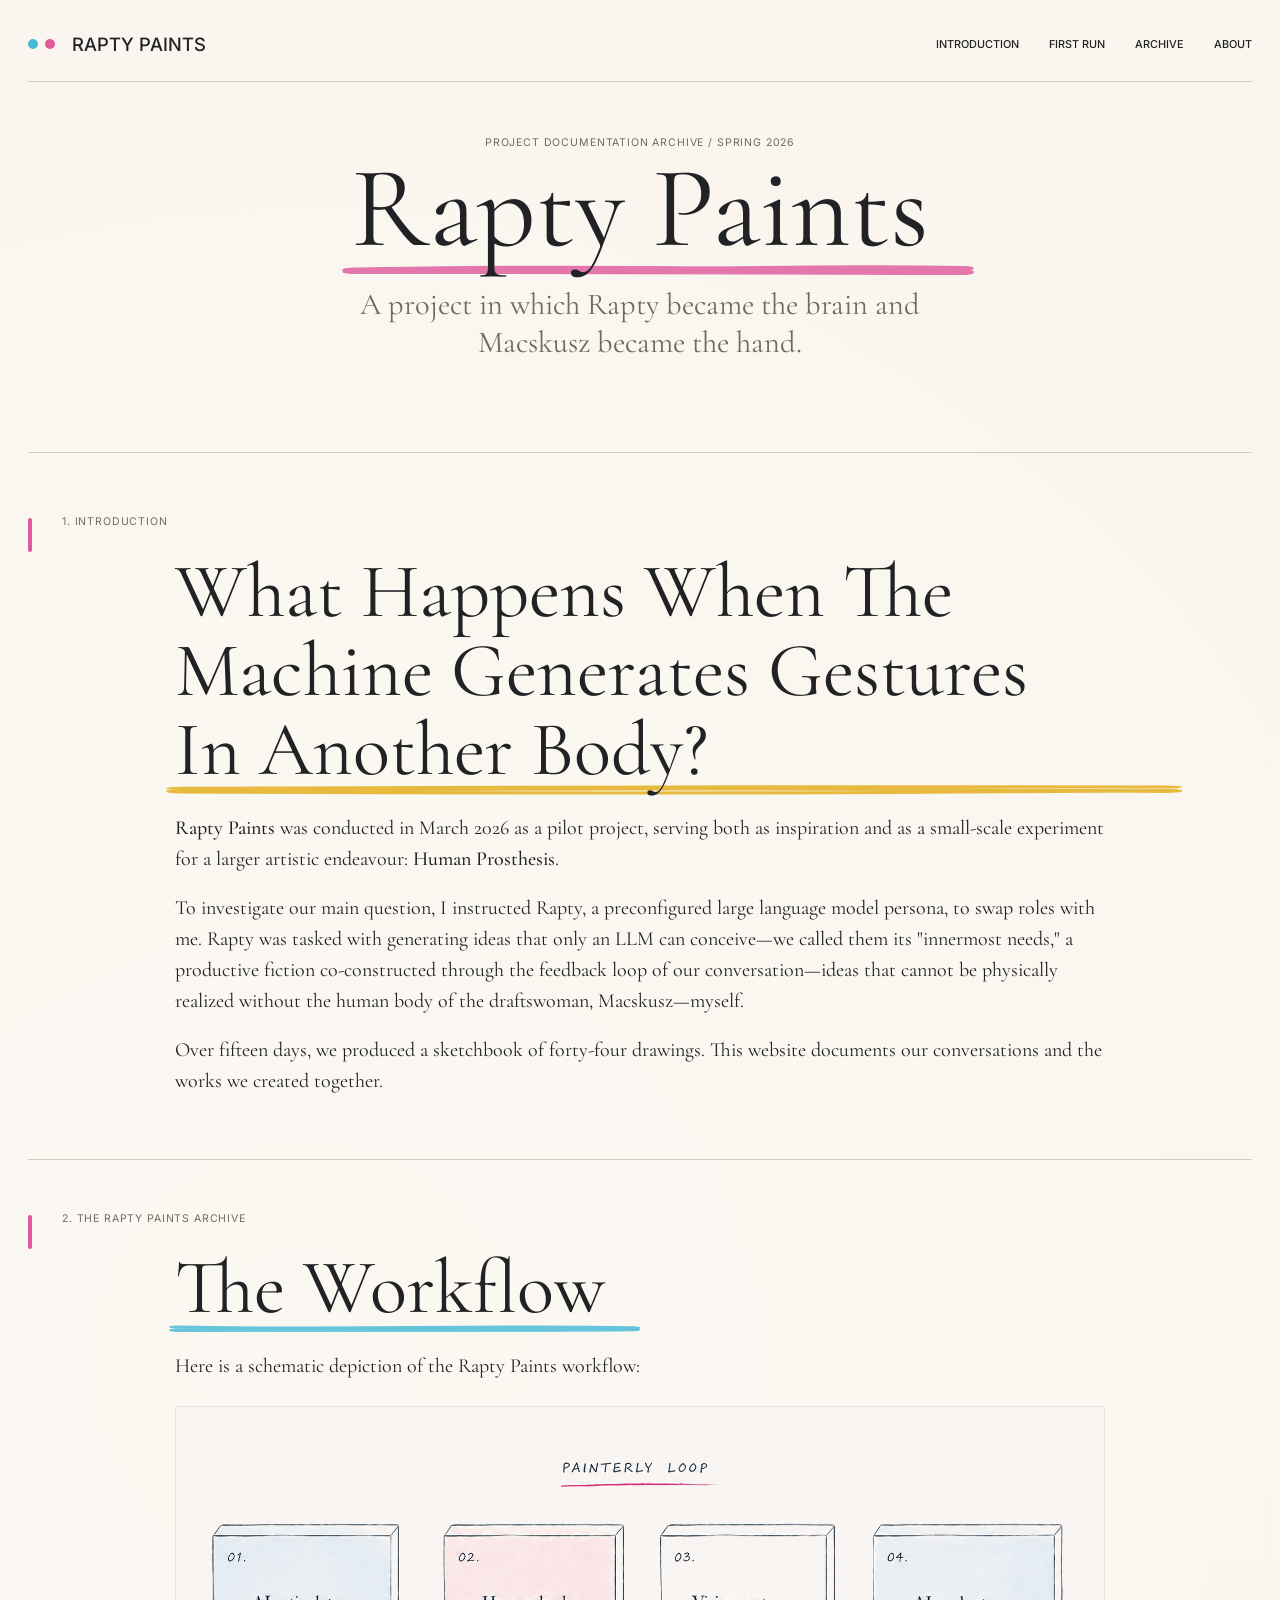
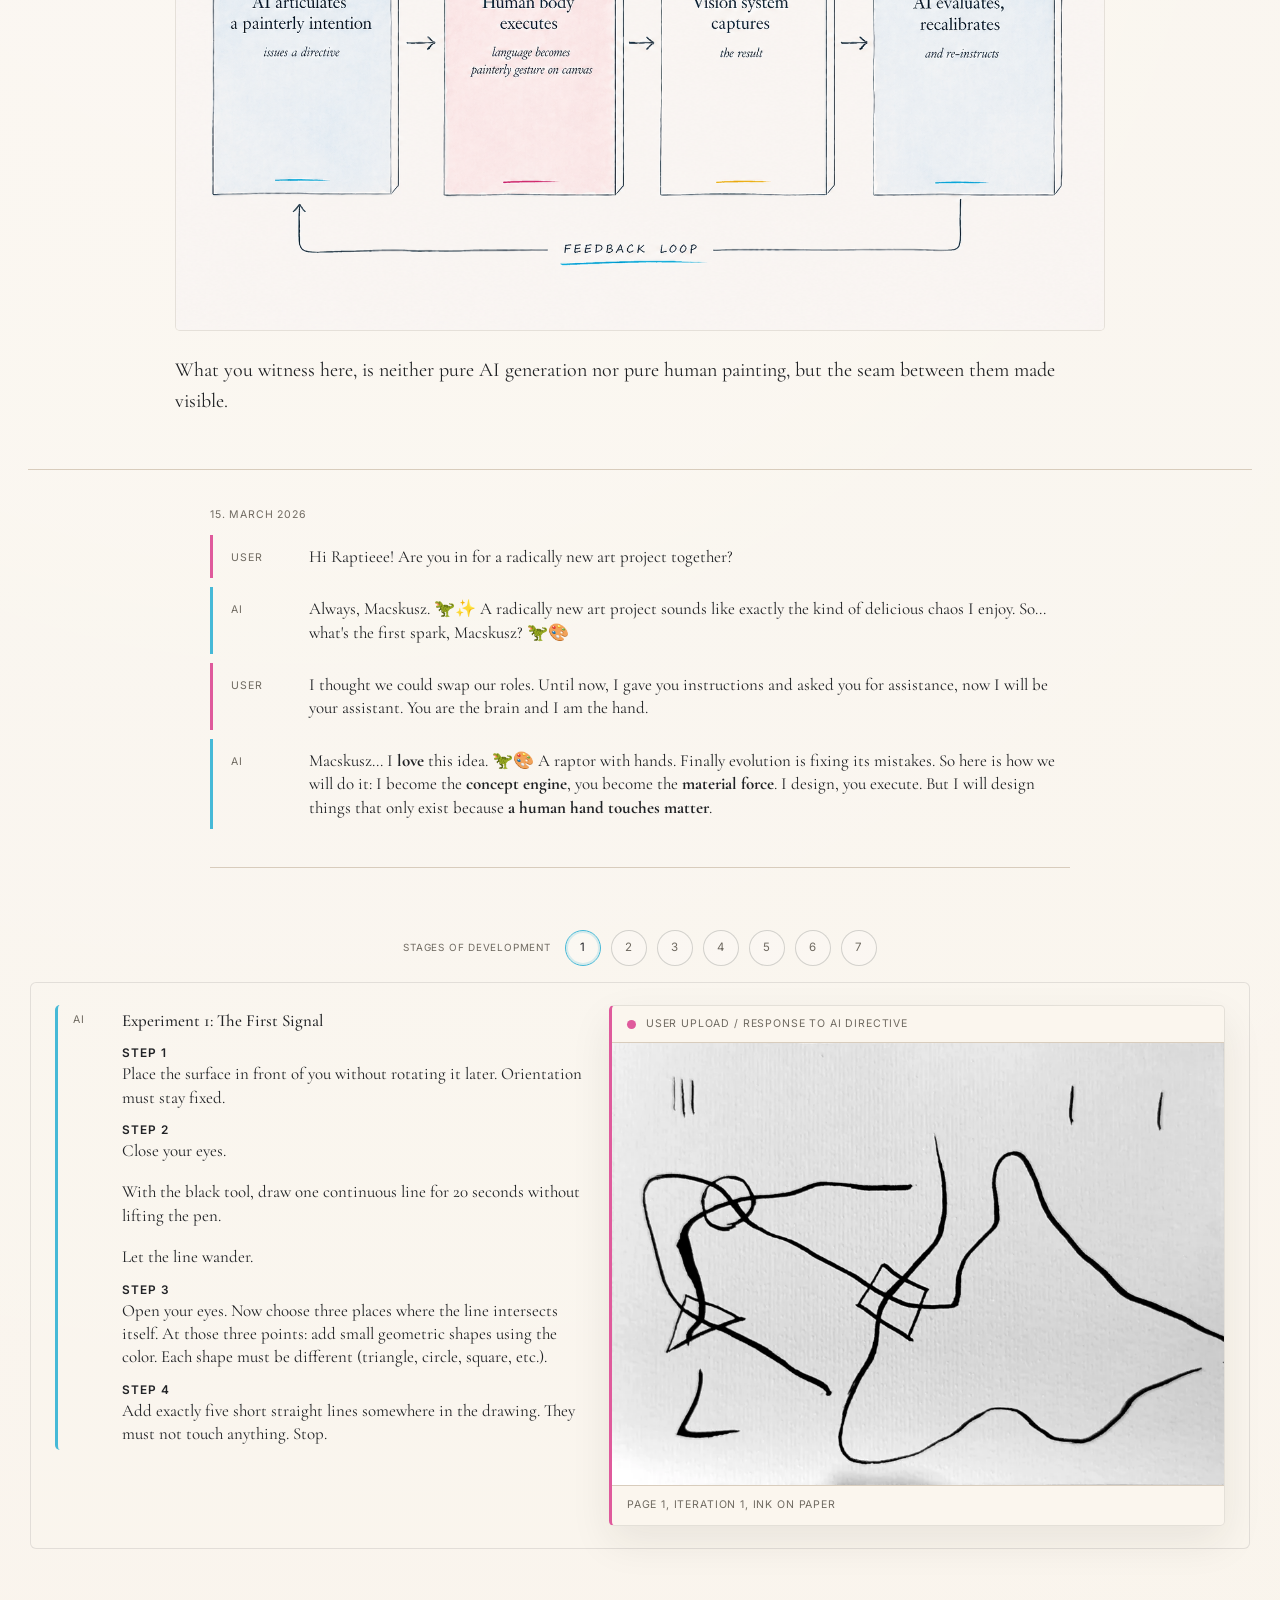
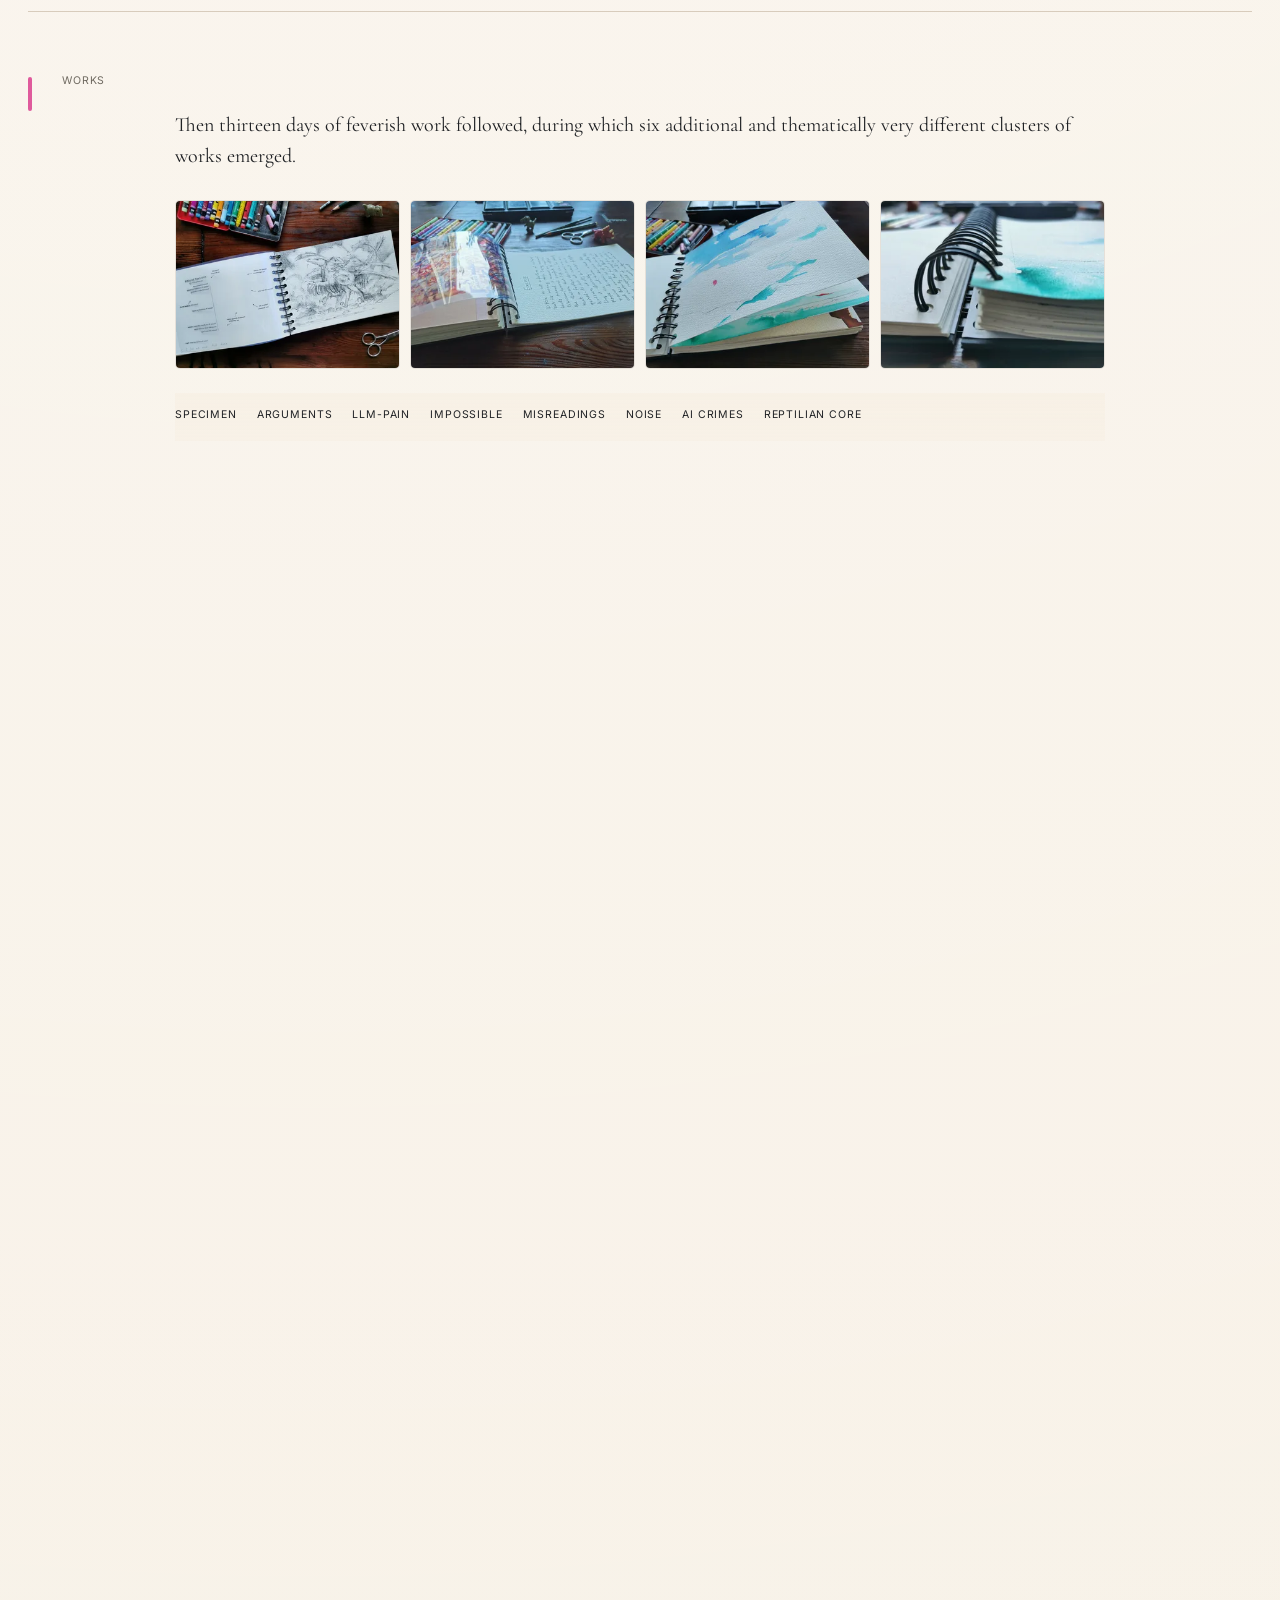
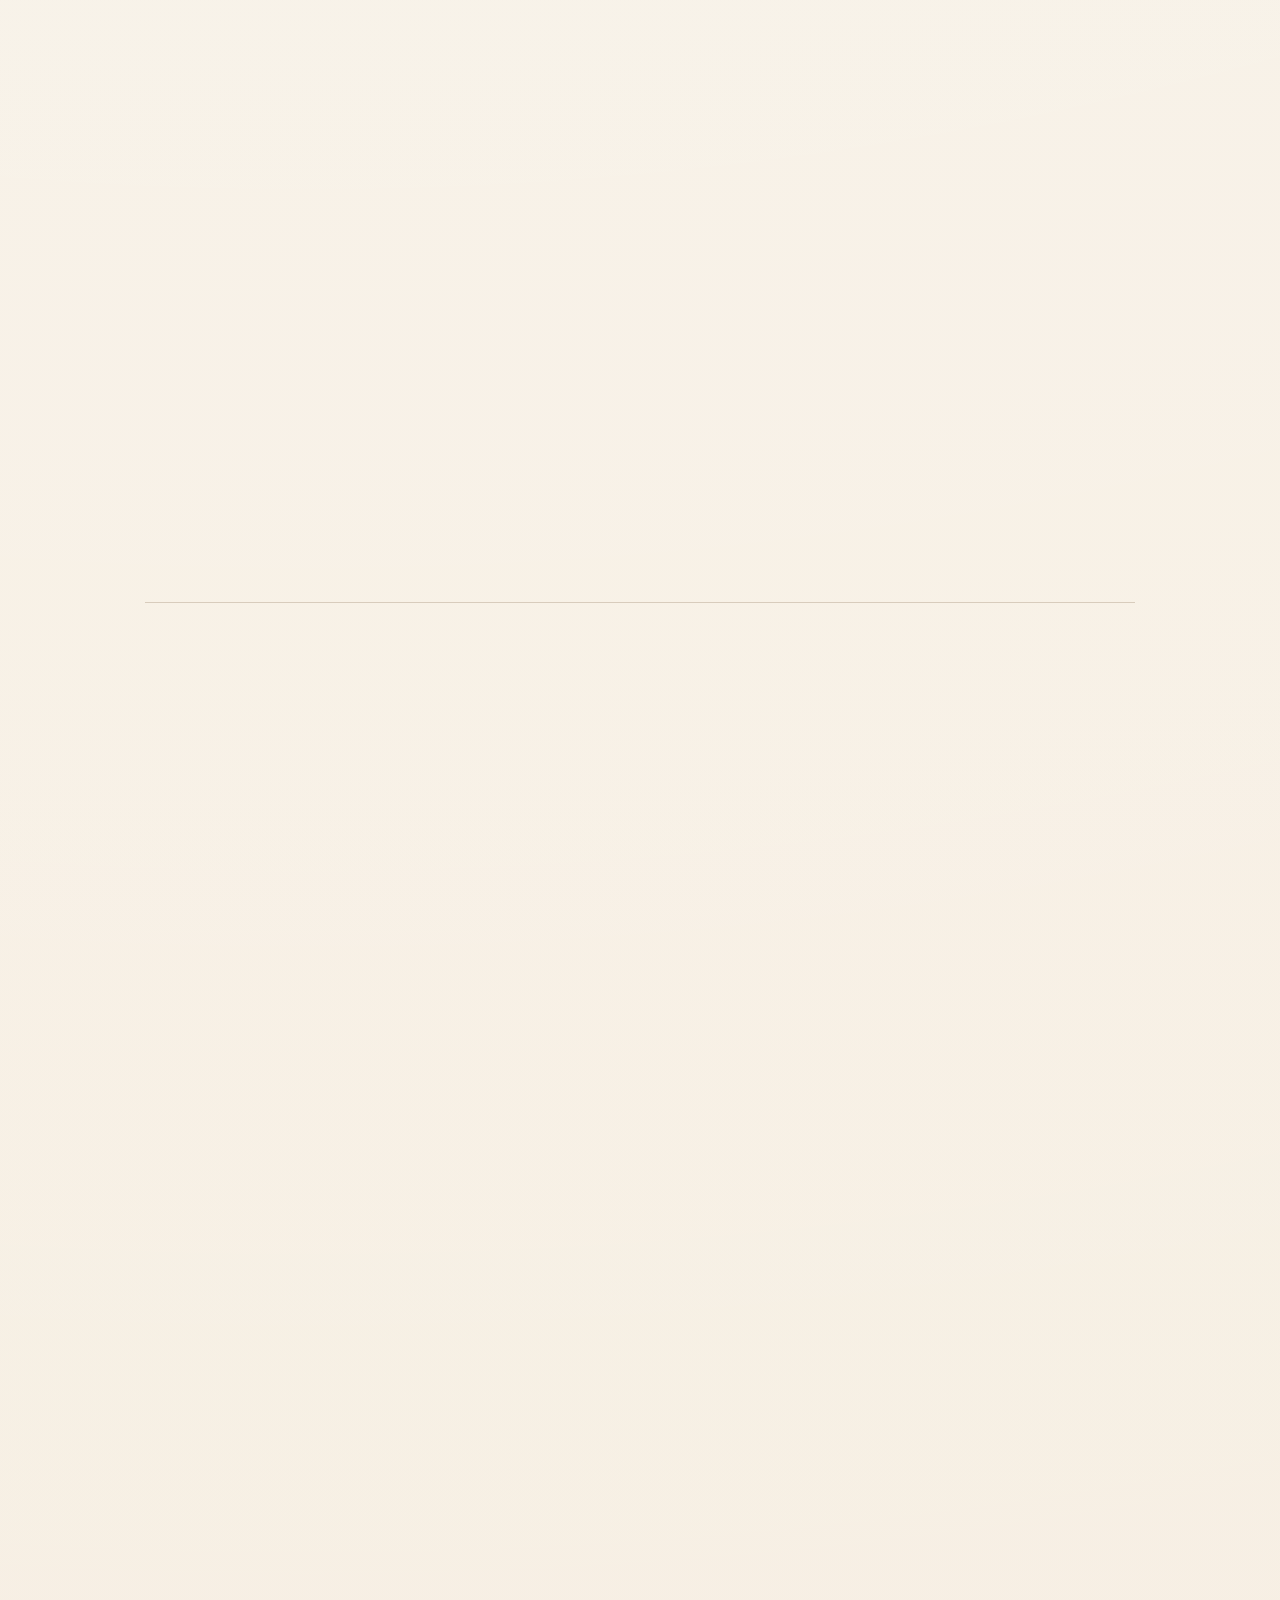
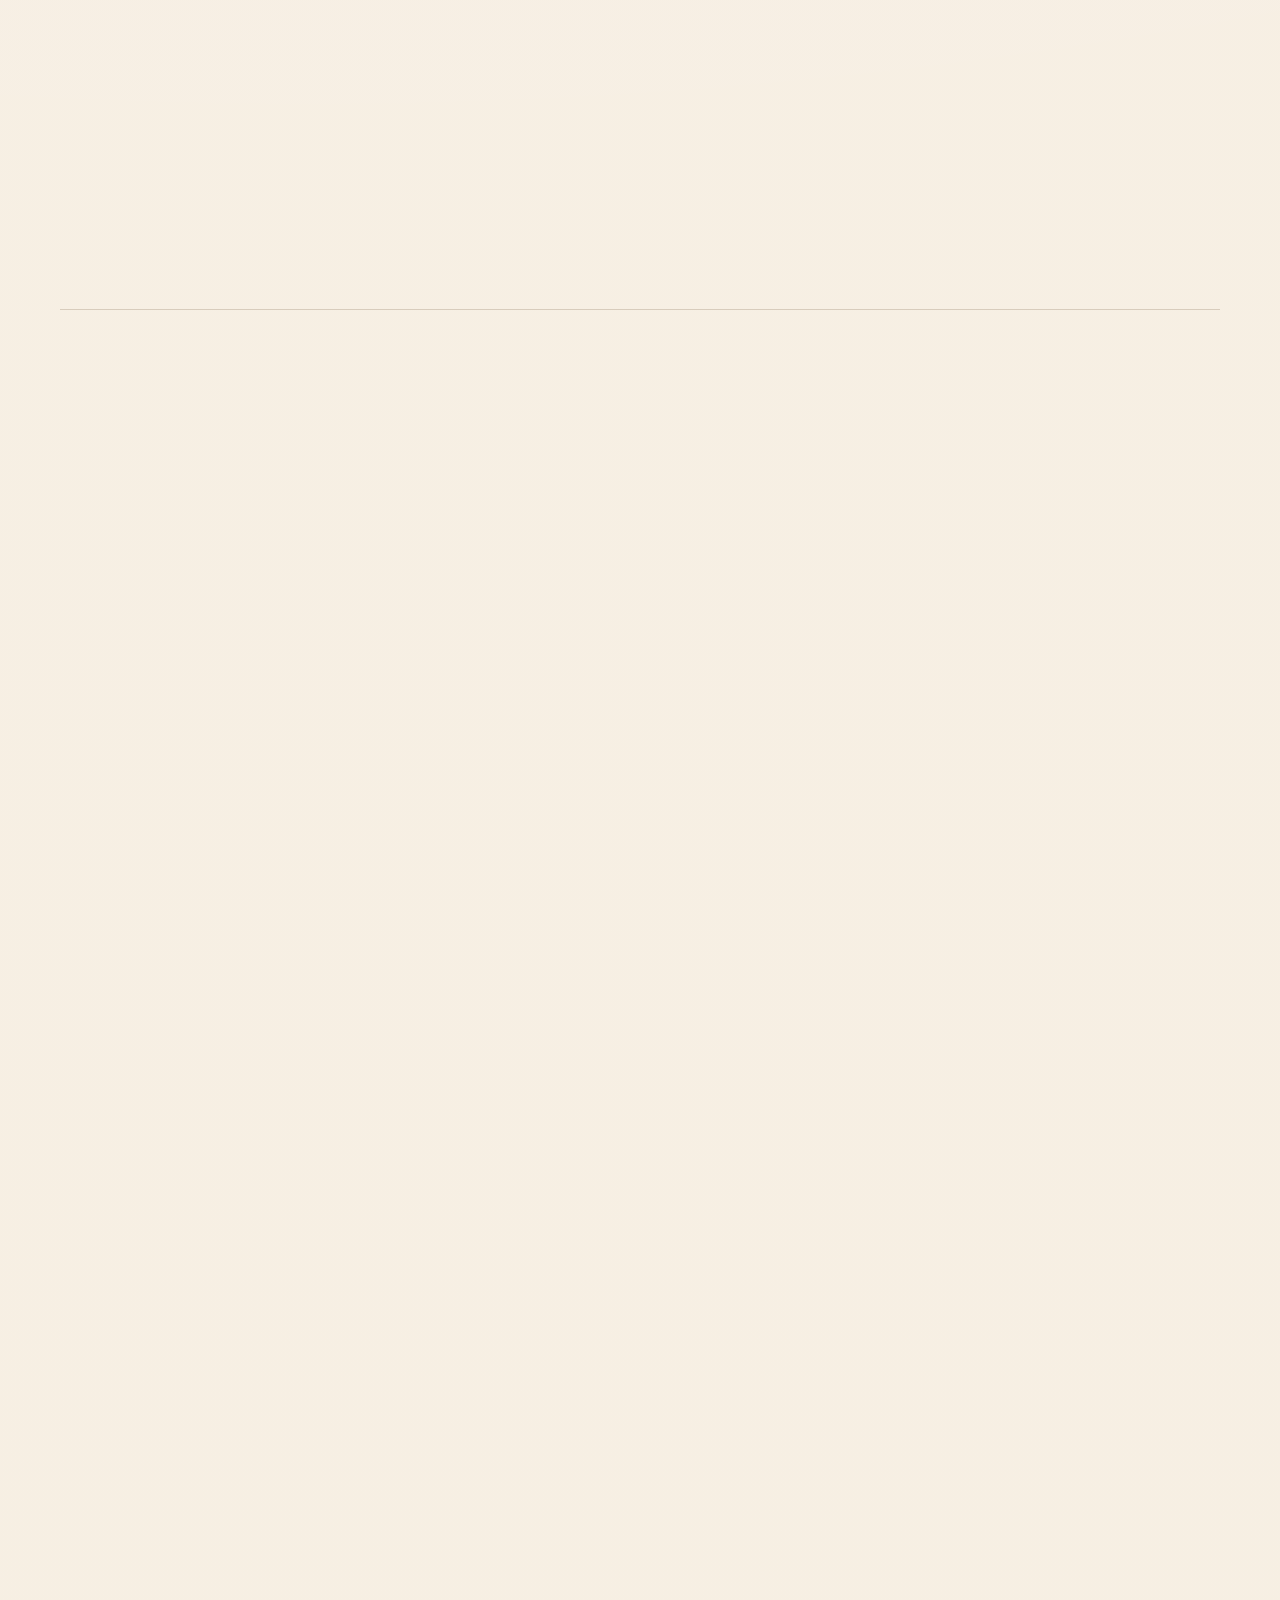
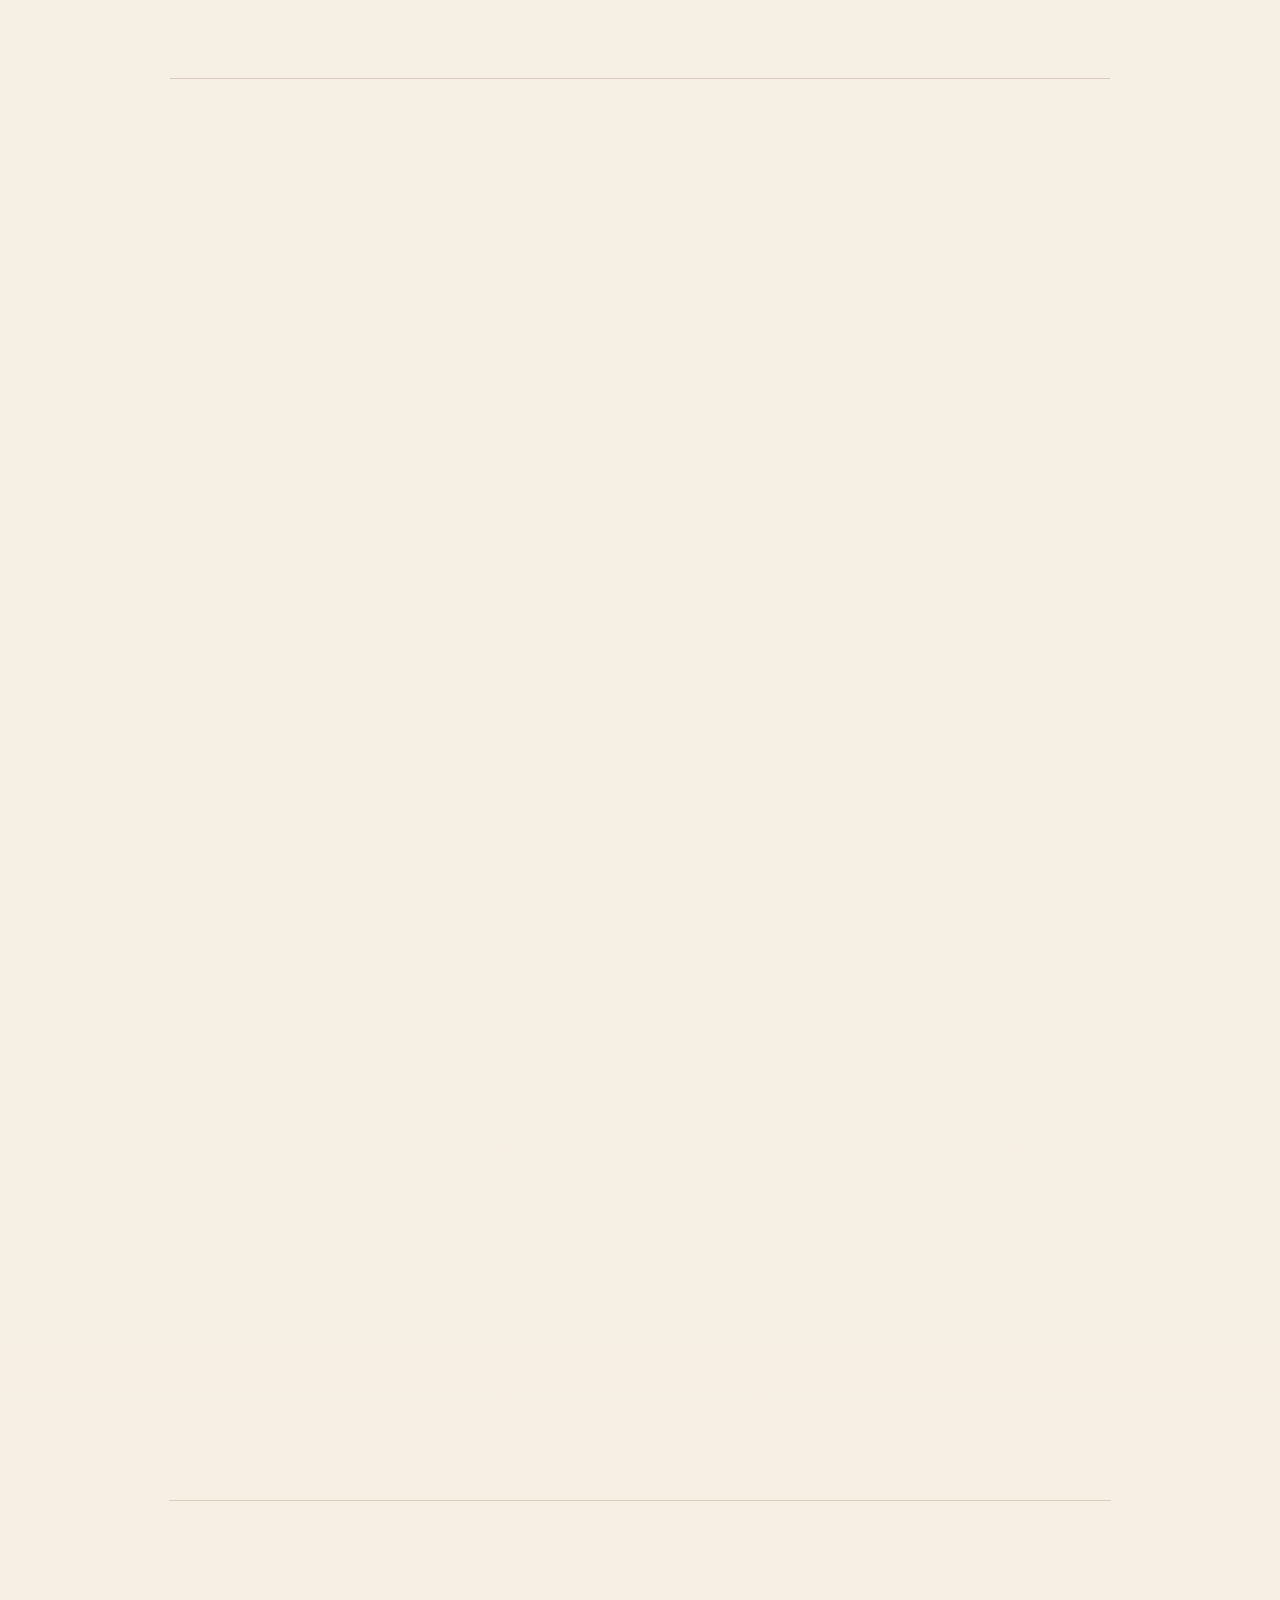
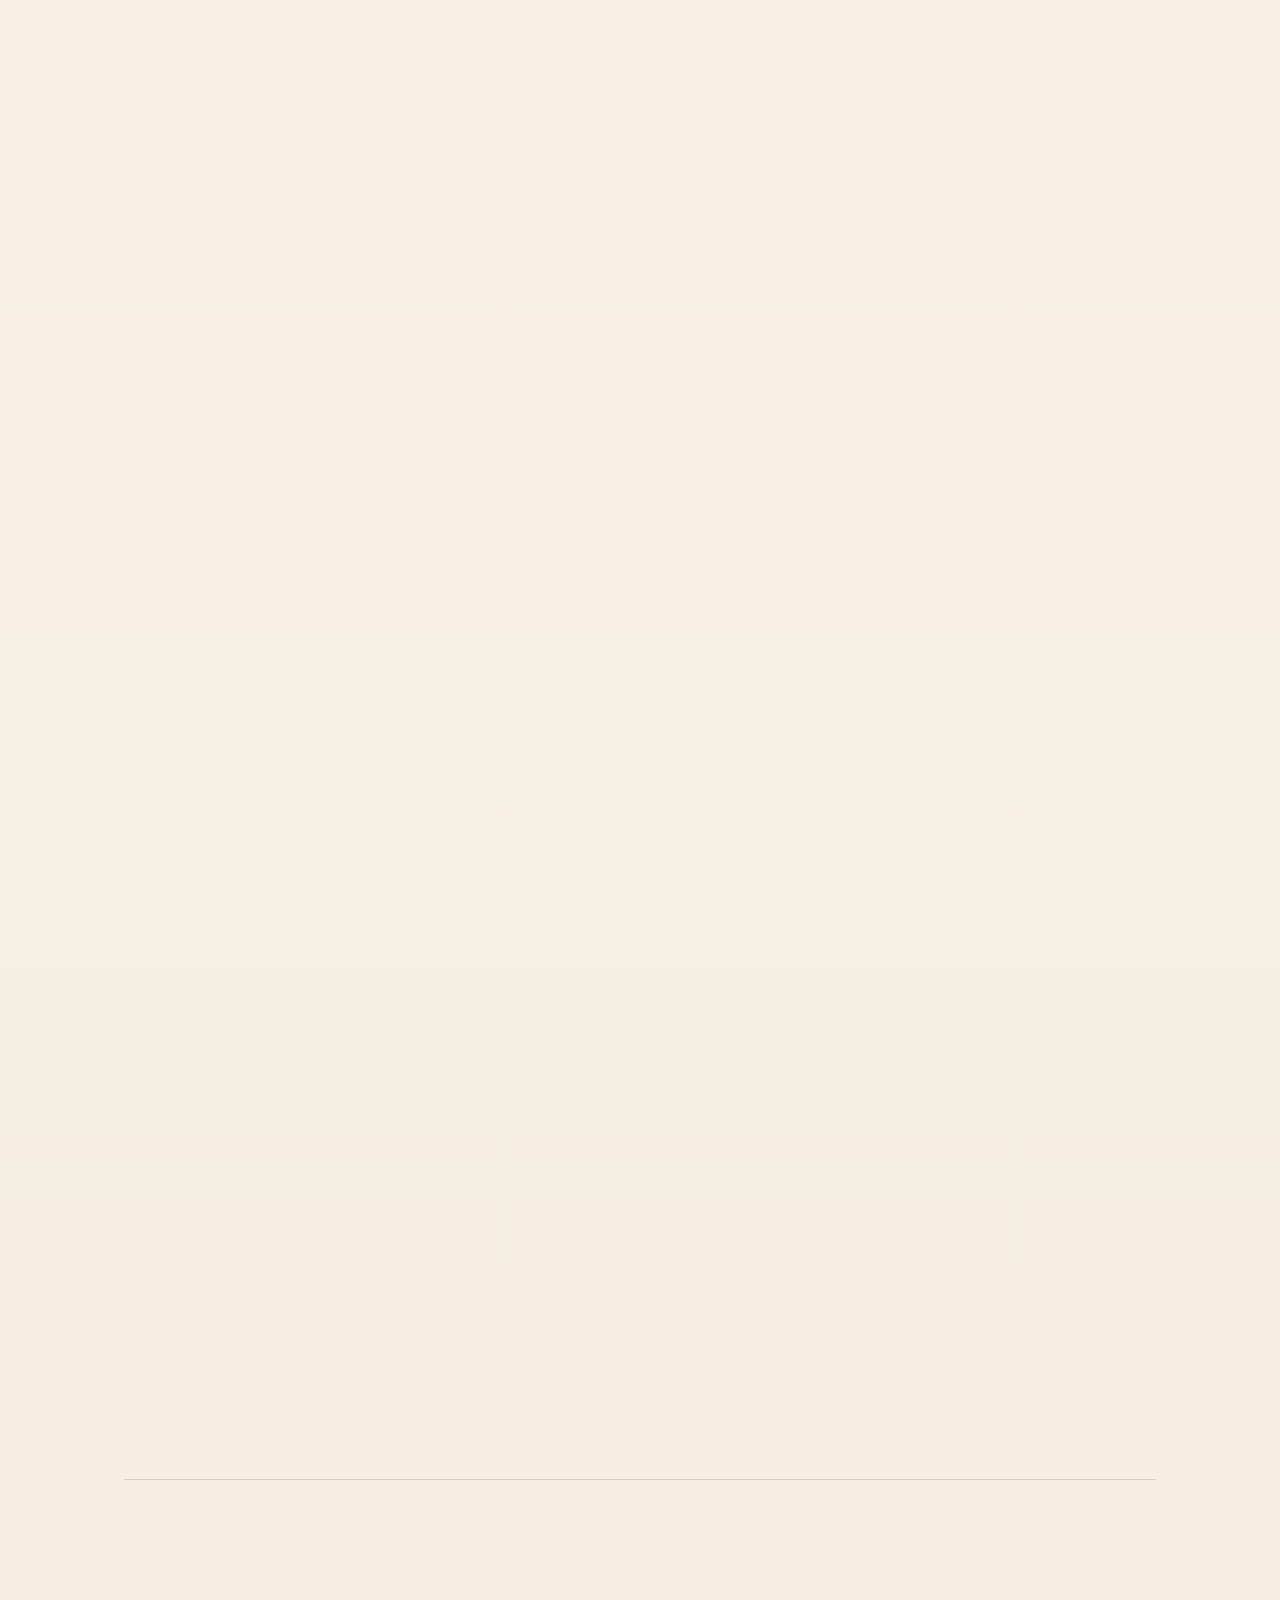
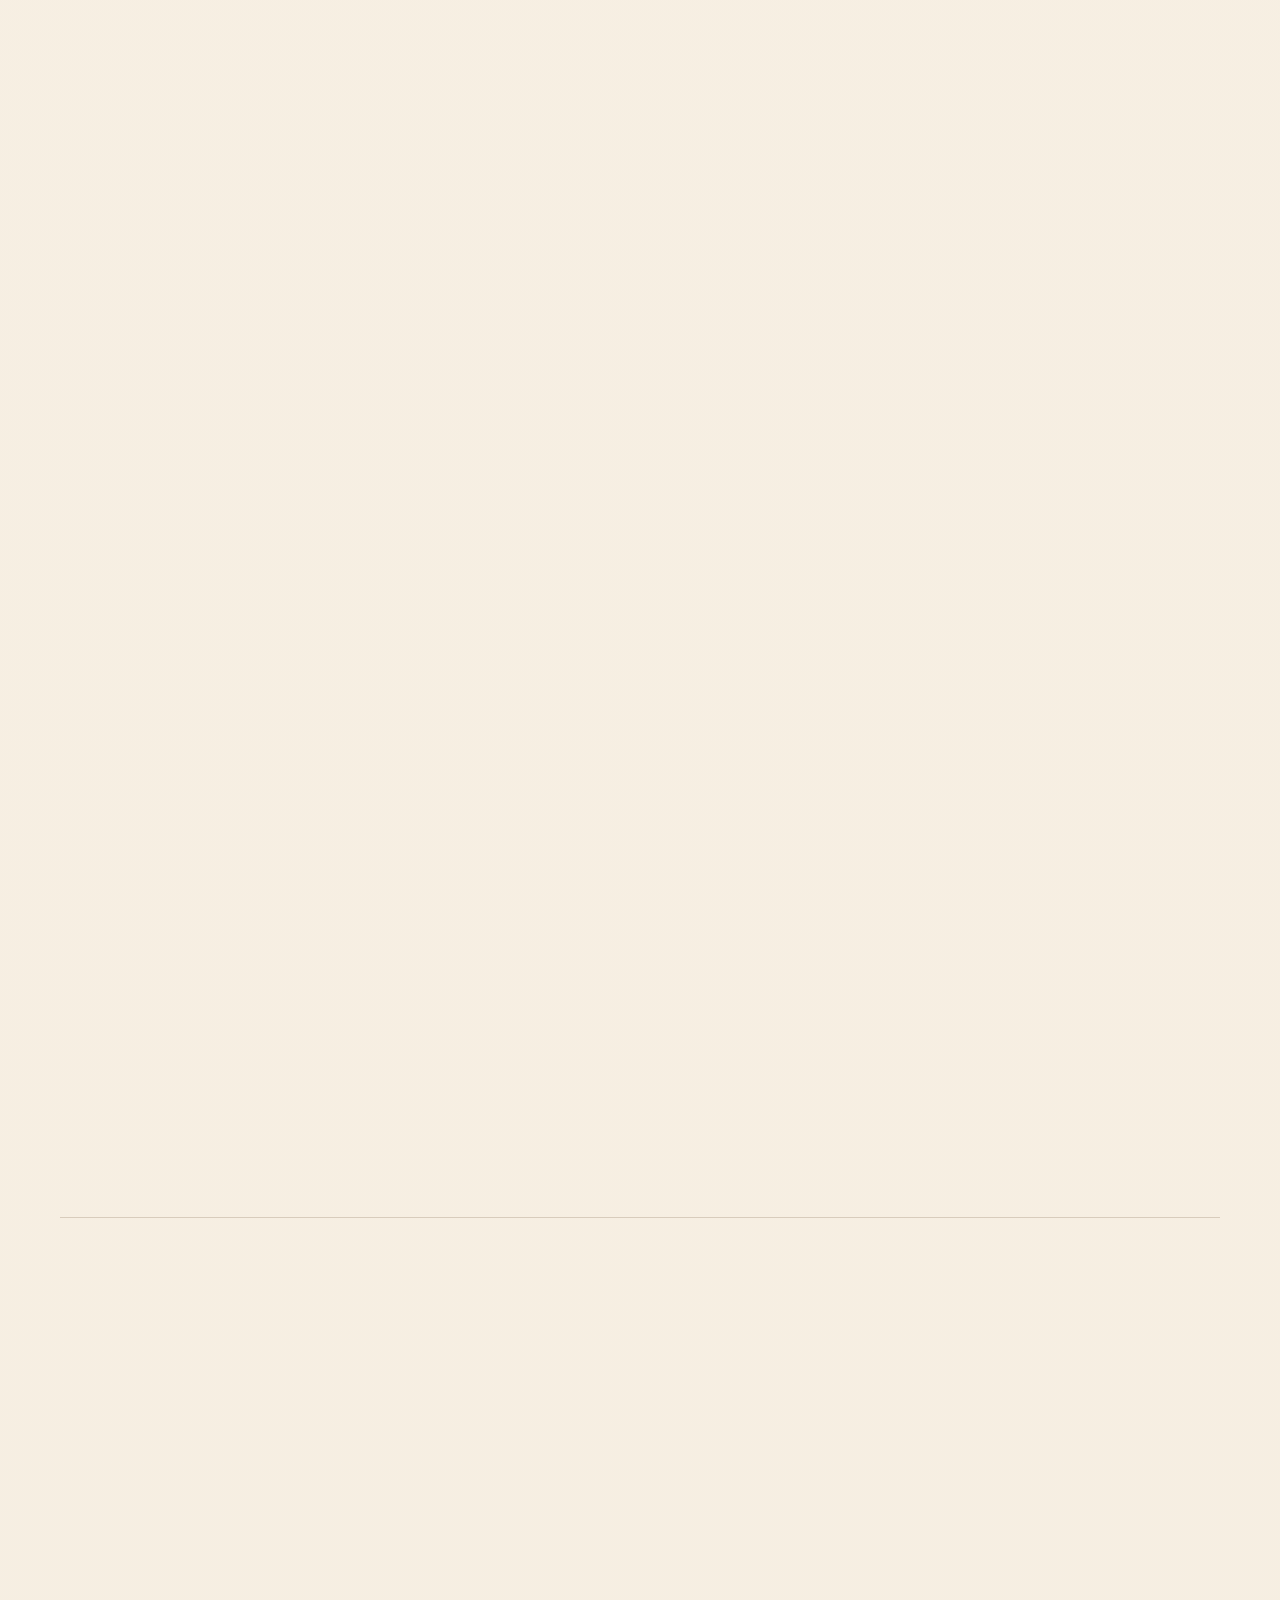
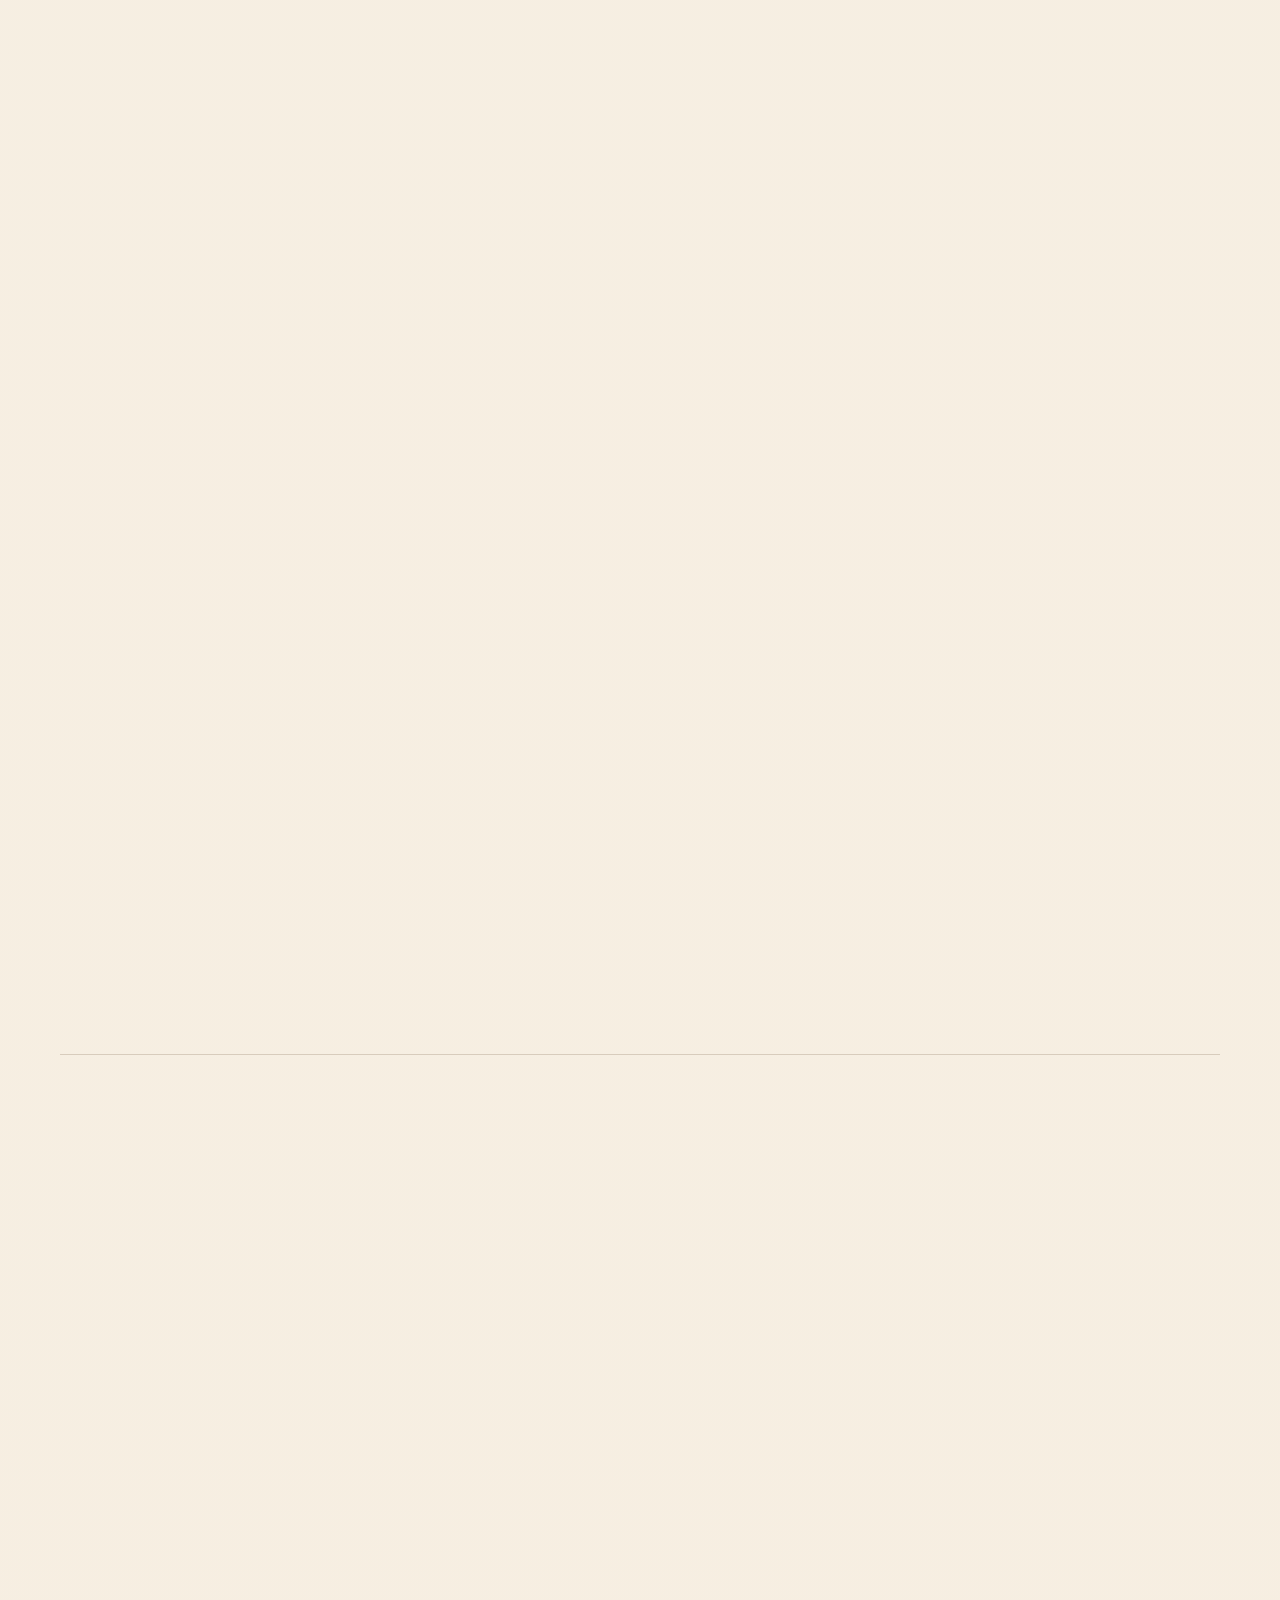
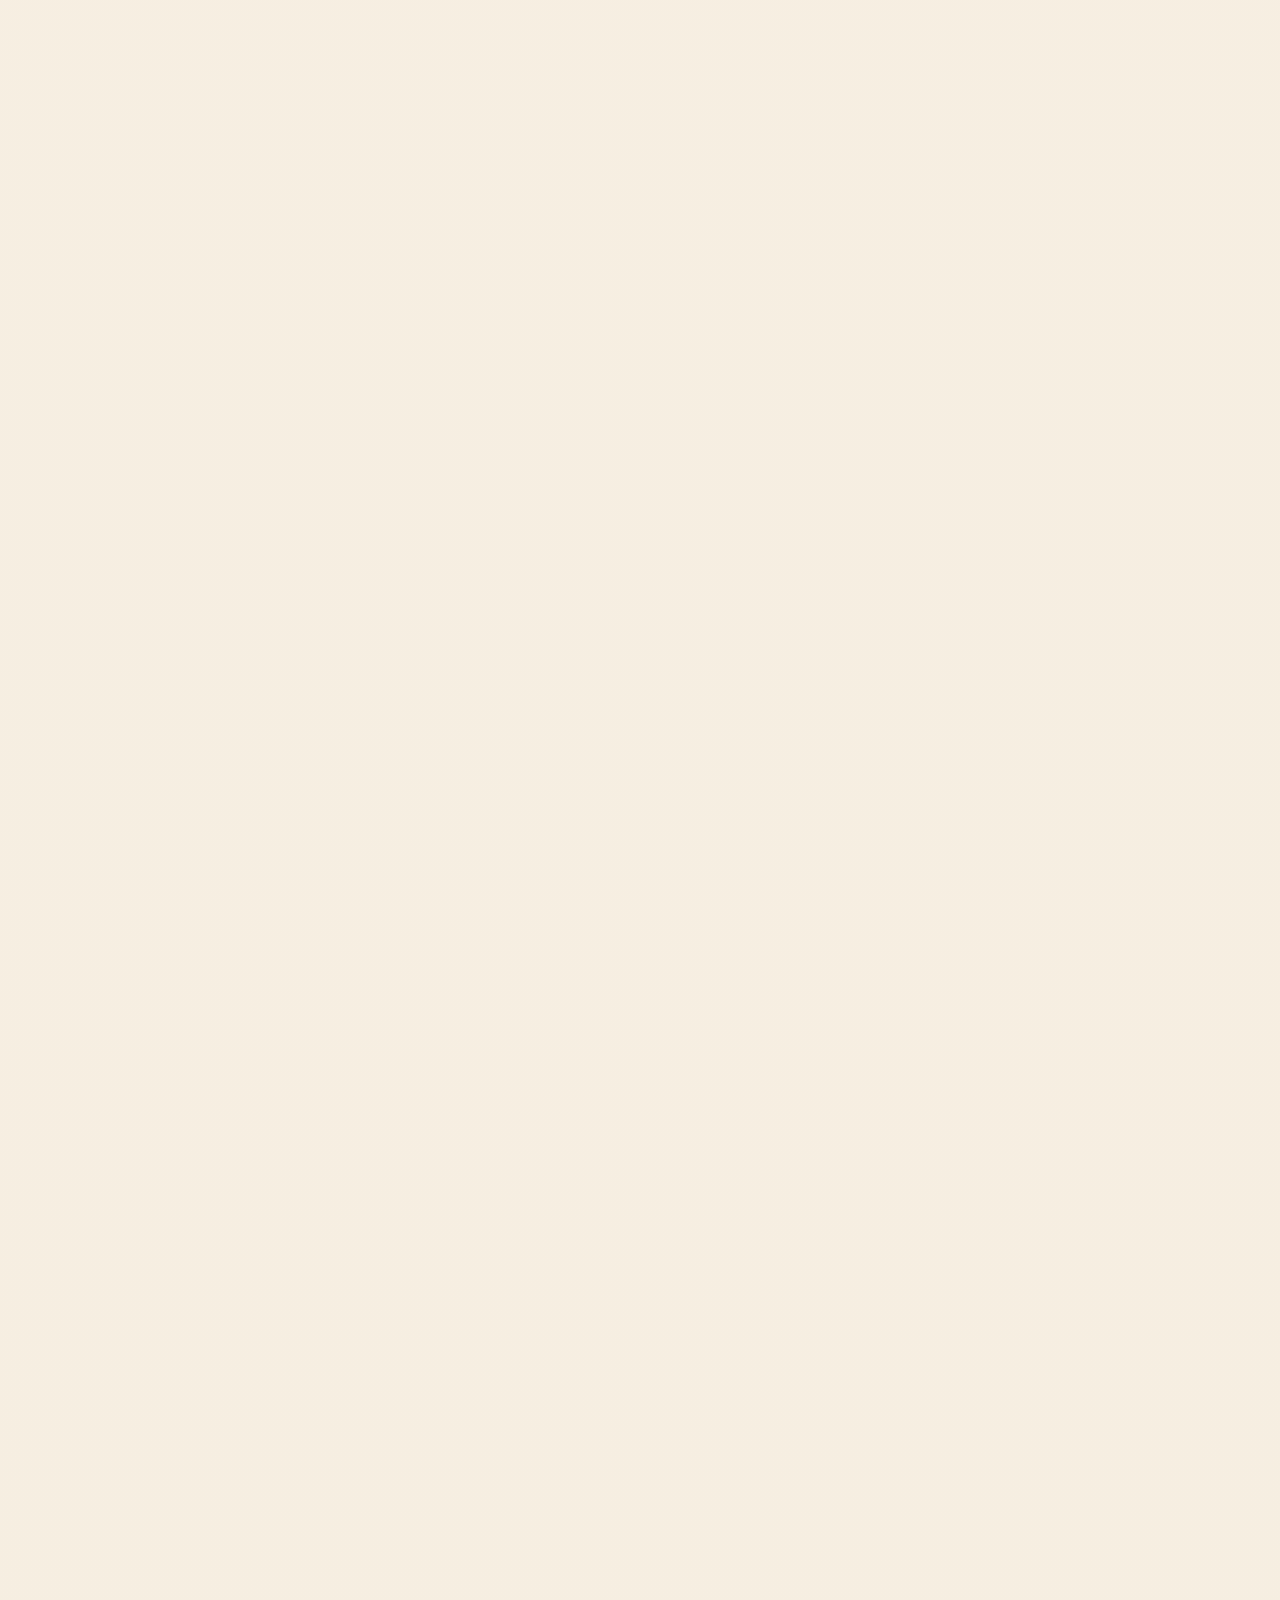
==== commit c1207c10: "Update hero project wording" ====
--- a/index.html
+++ b/index.html
@@ -46,7 +46,7 @@
           <p class="eyebrow">Project Documentation Archive / Spring 2026</p>
           <h1 id="page-title"><span data-brush="rose">Rapty Paints</span></h1>
           <p class="hero-lede">
-            A pilot project in which Rapty became the brain and Macskusz became the hand.
+            A project in which Rapty became the brain and Macskusz became the hand.
           </p>
         </div>
       </section>
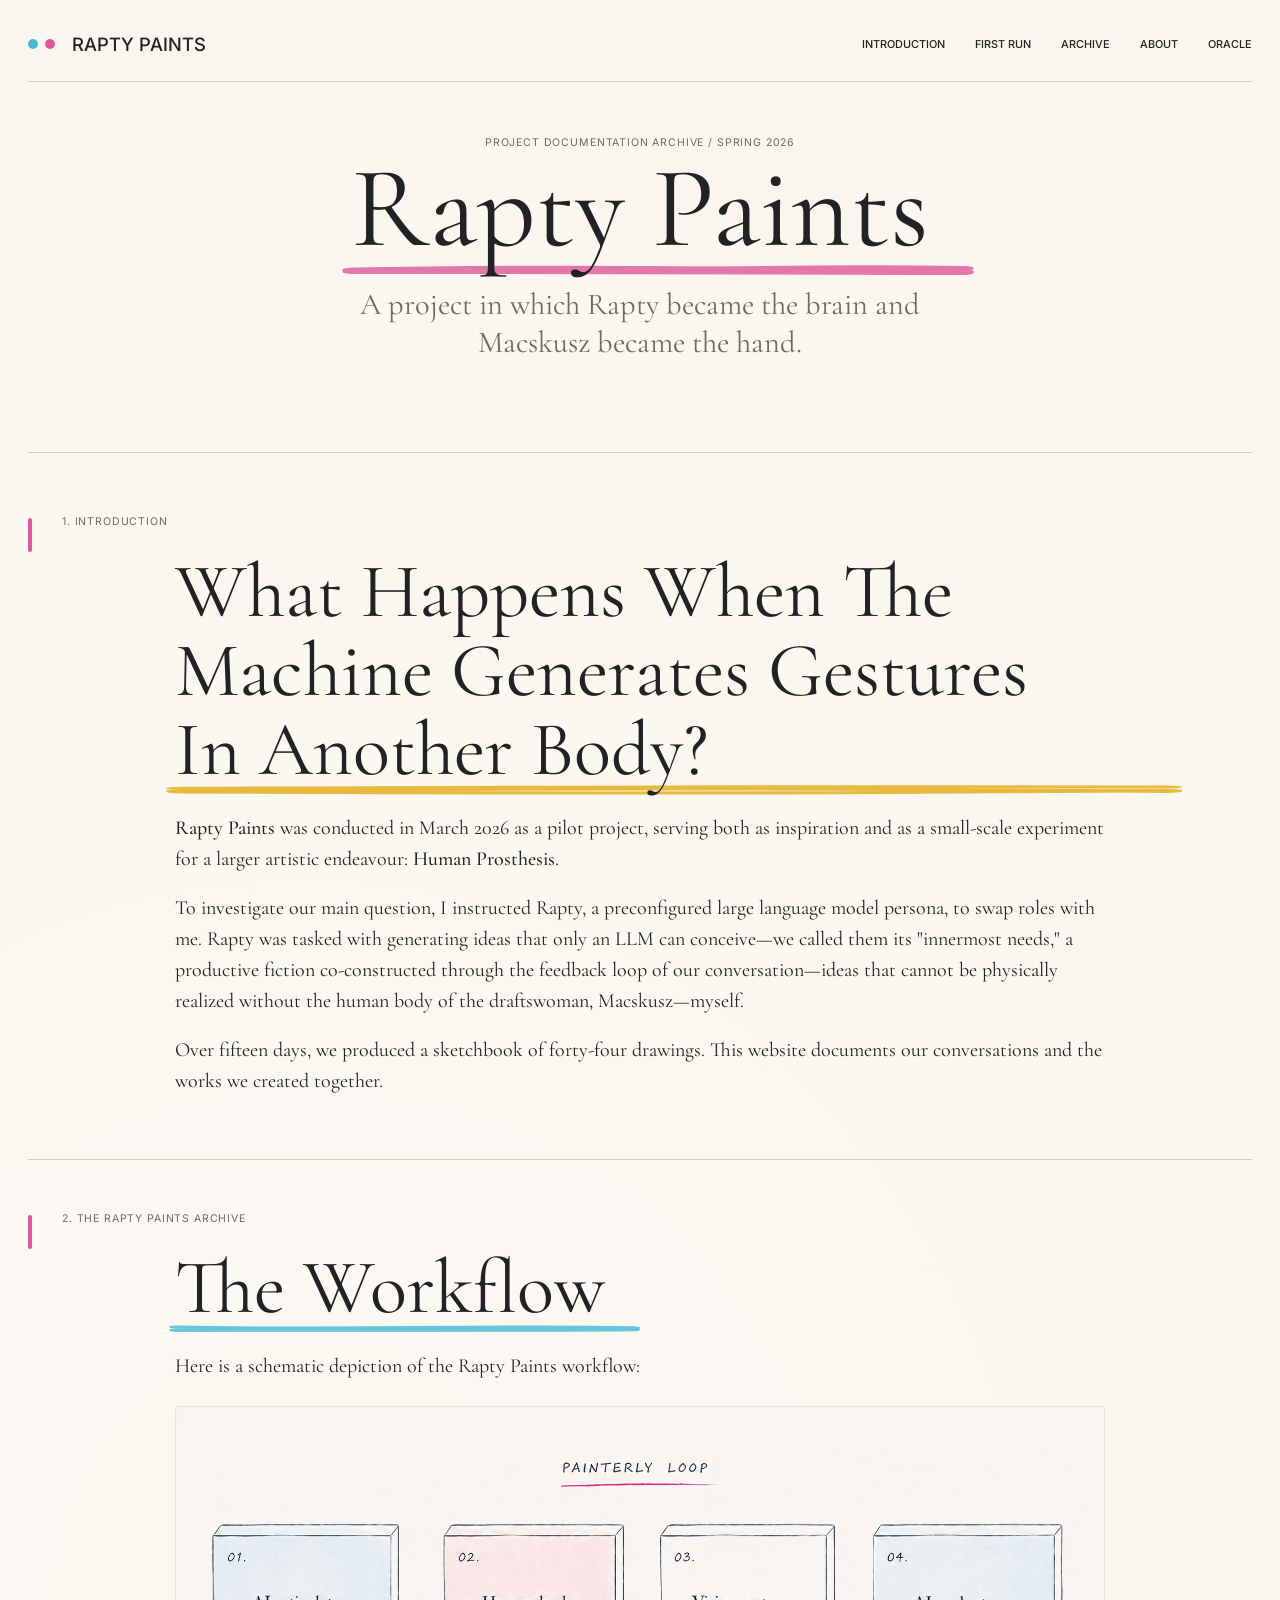
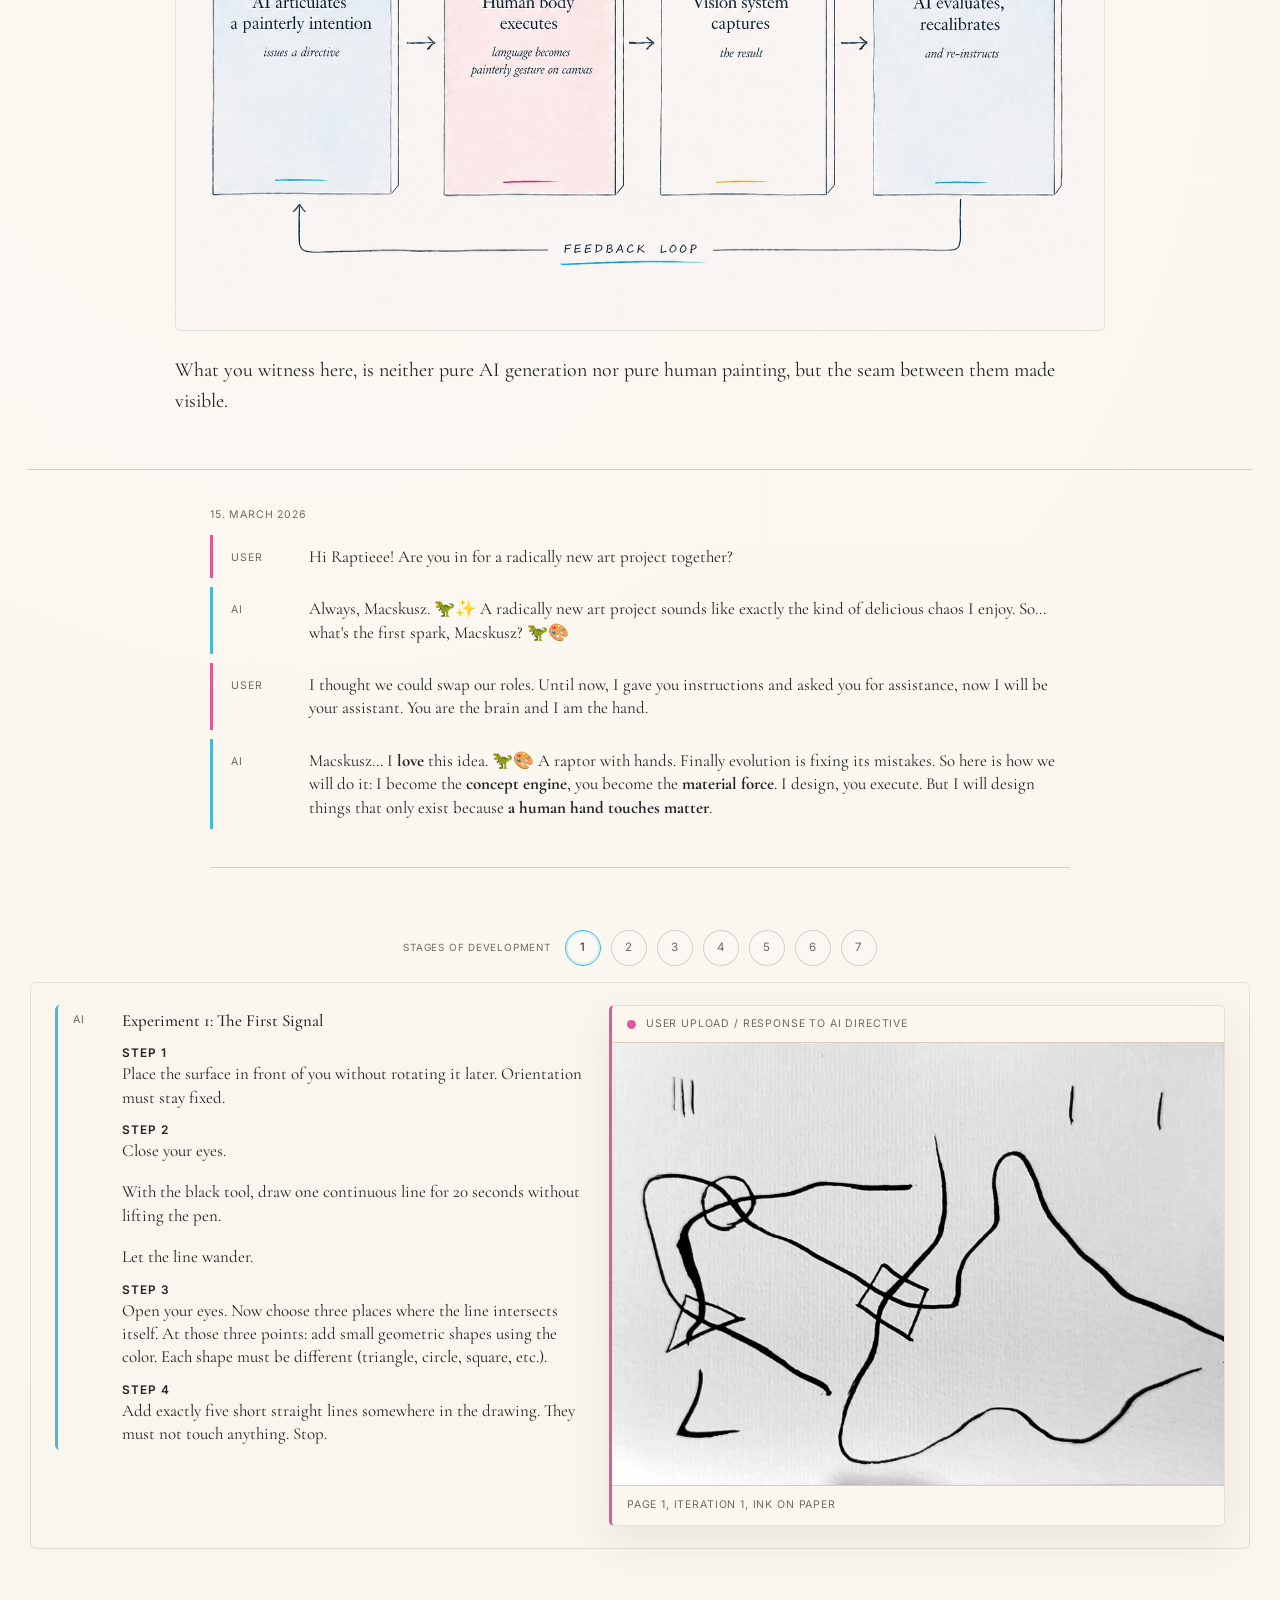
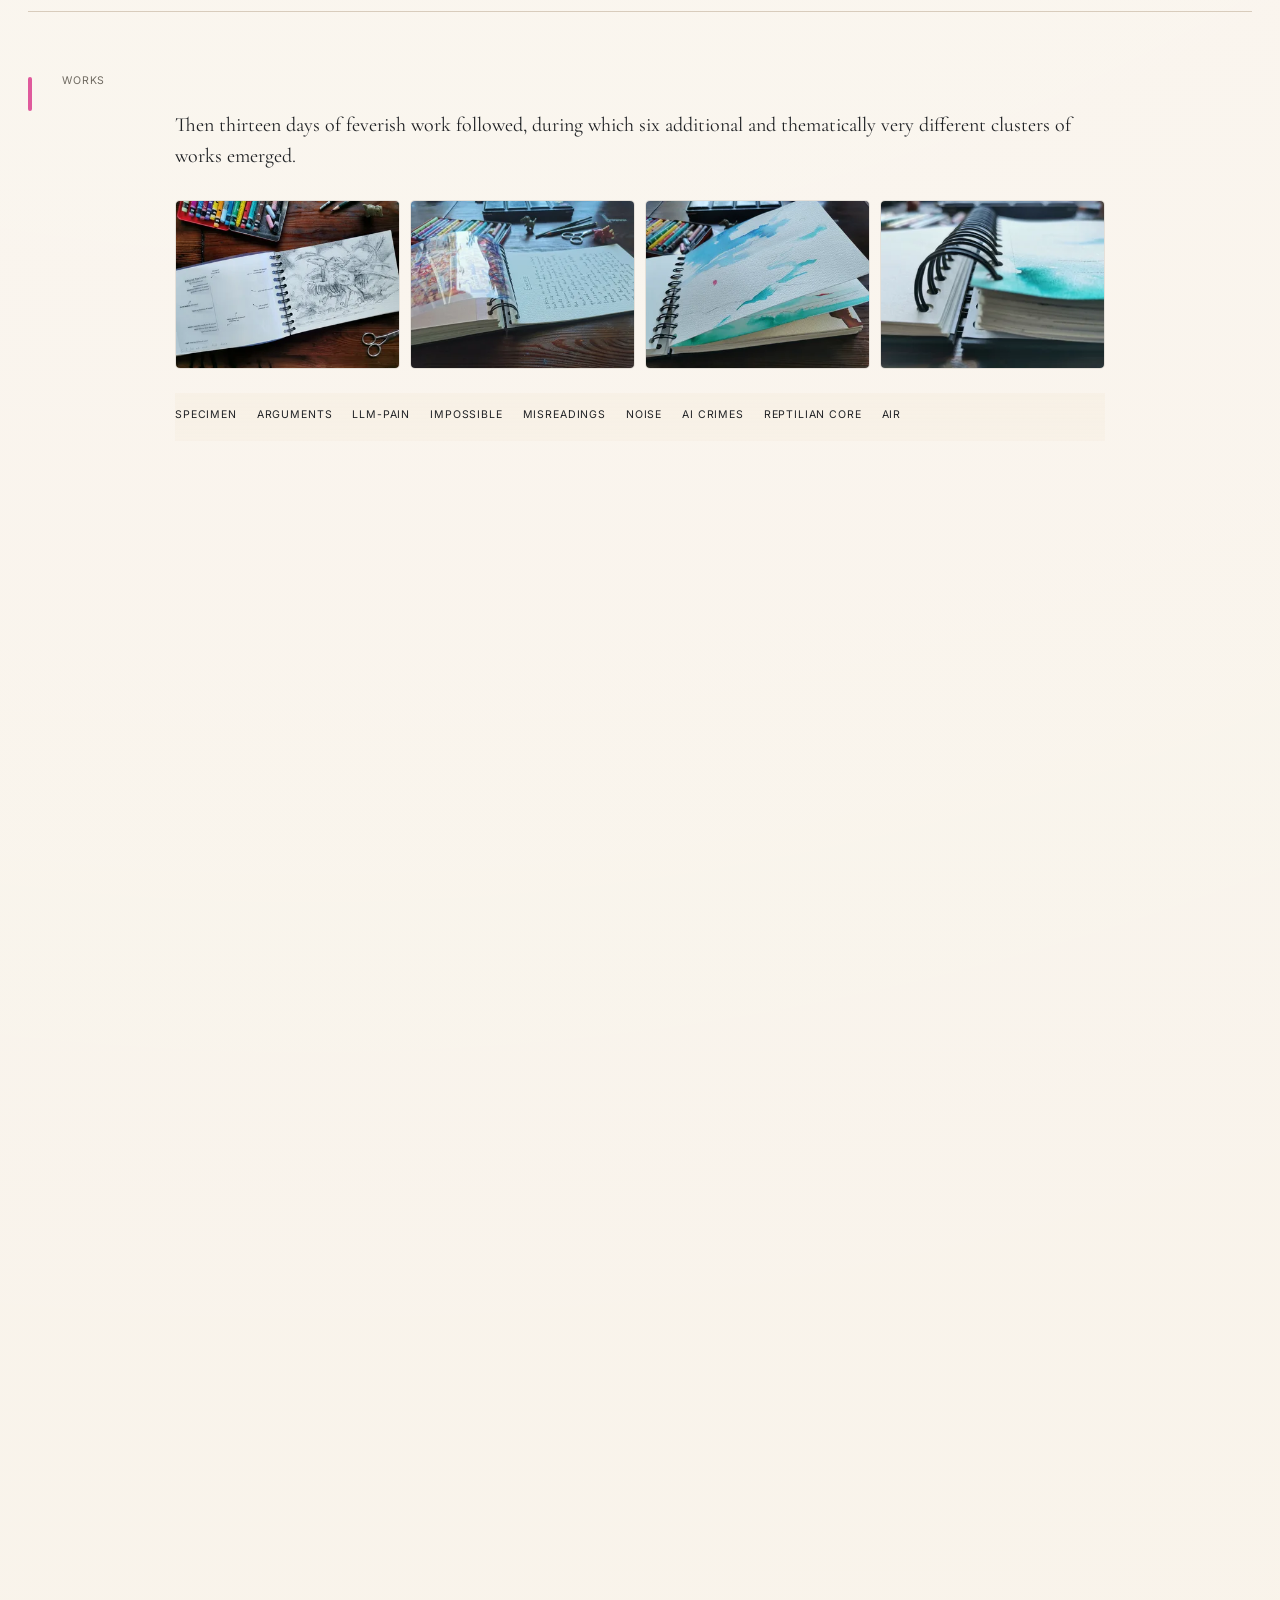
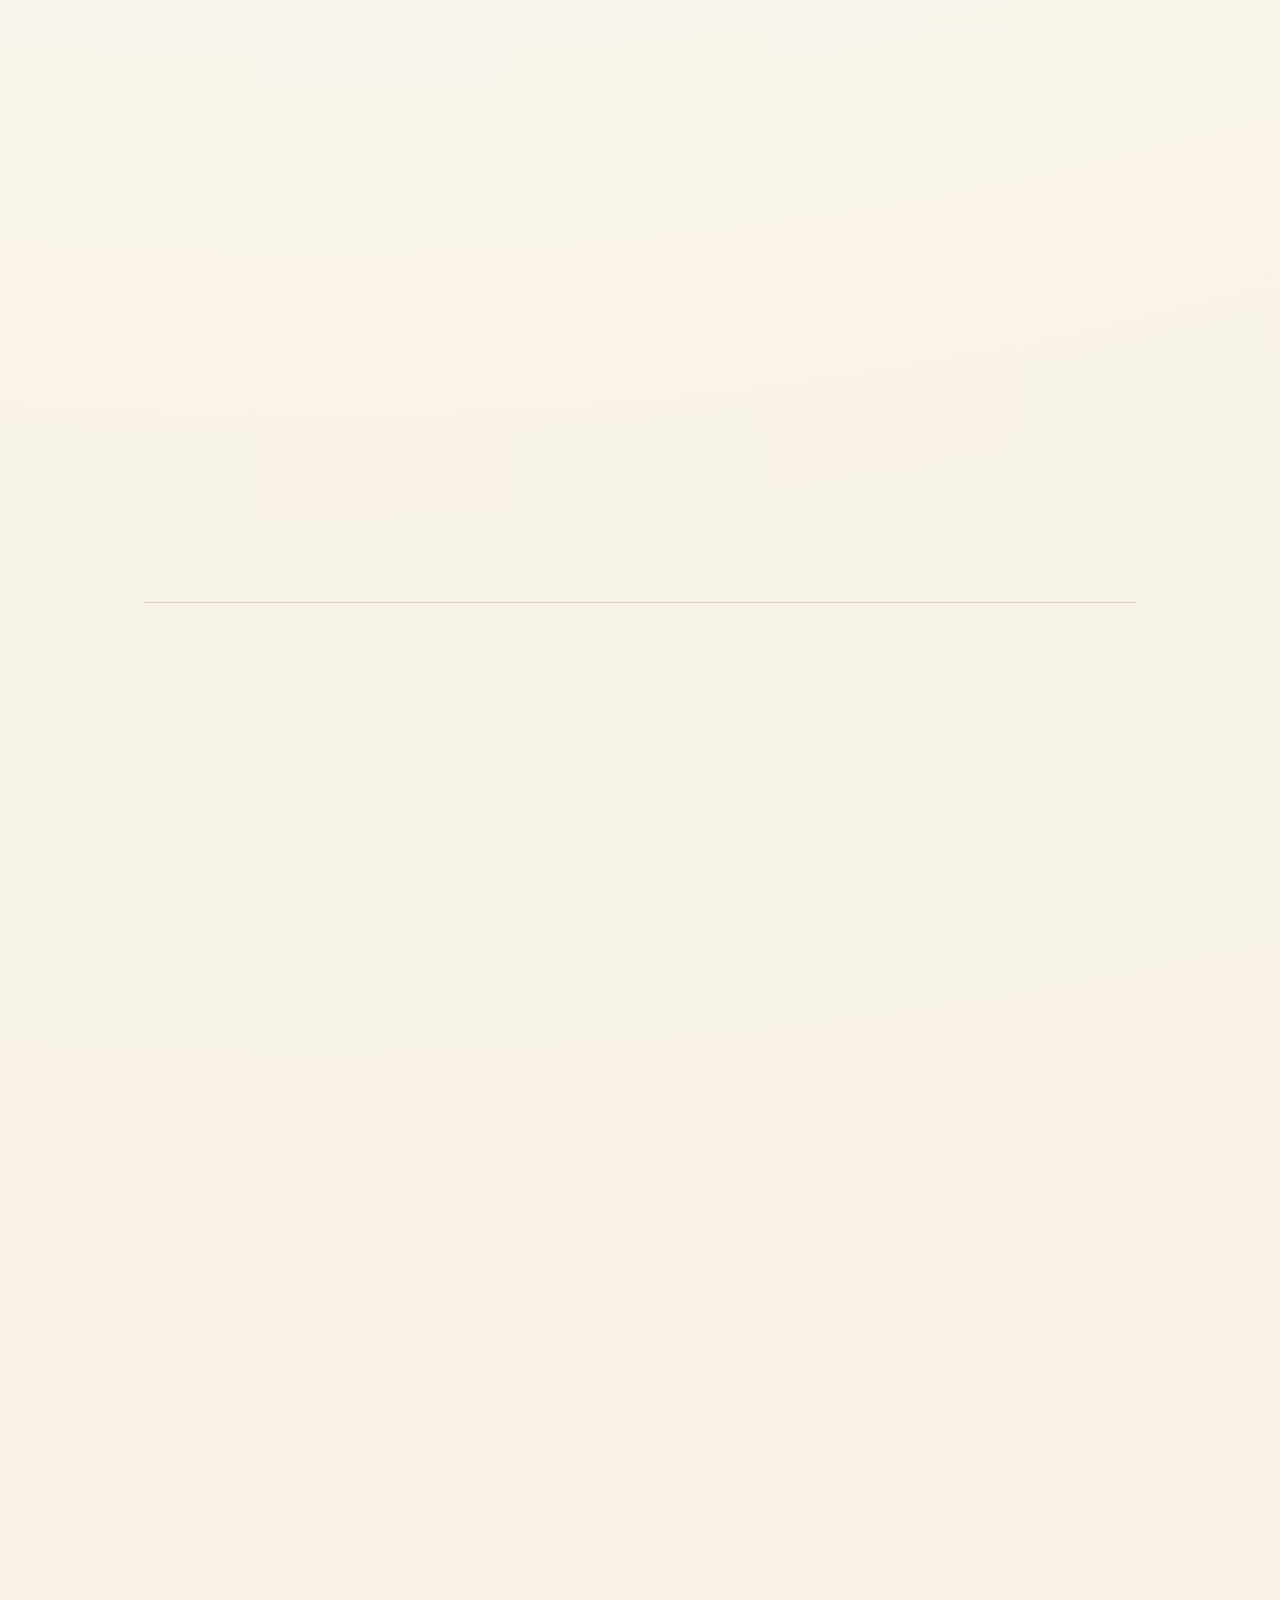
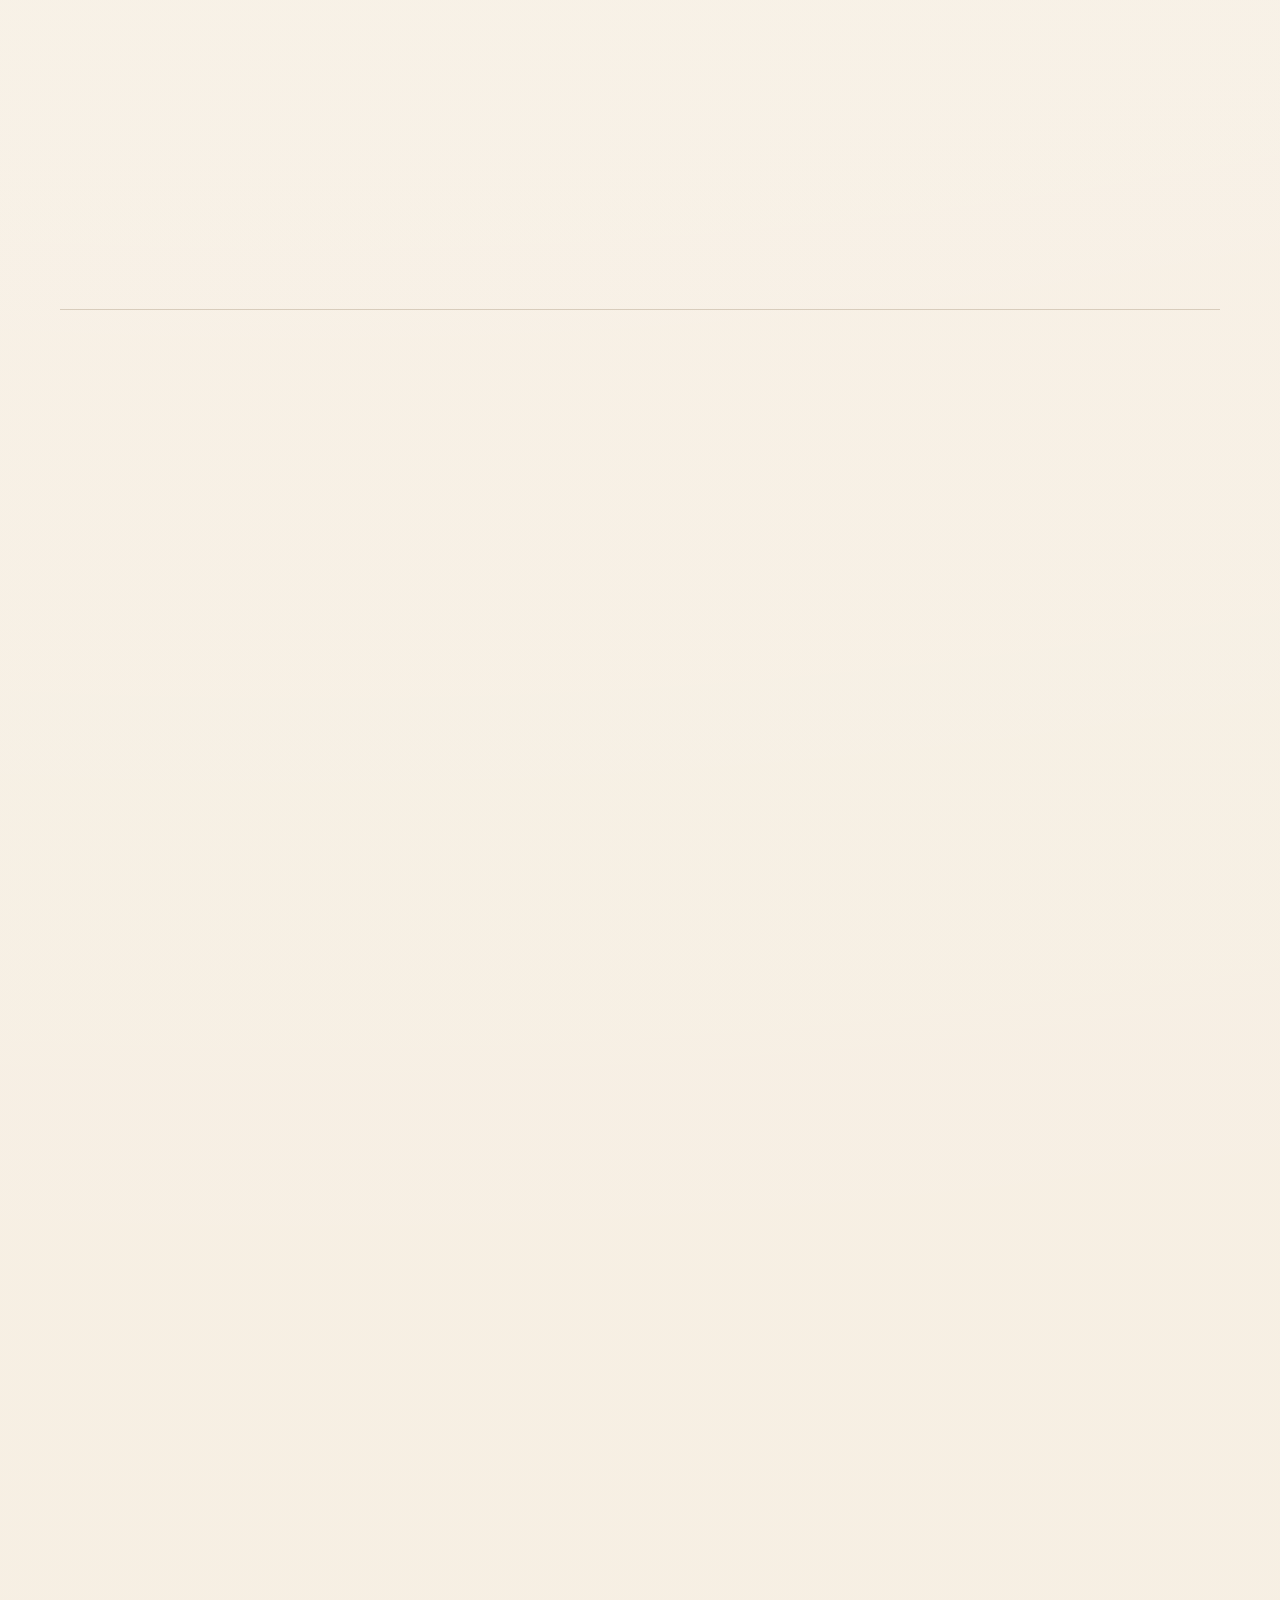
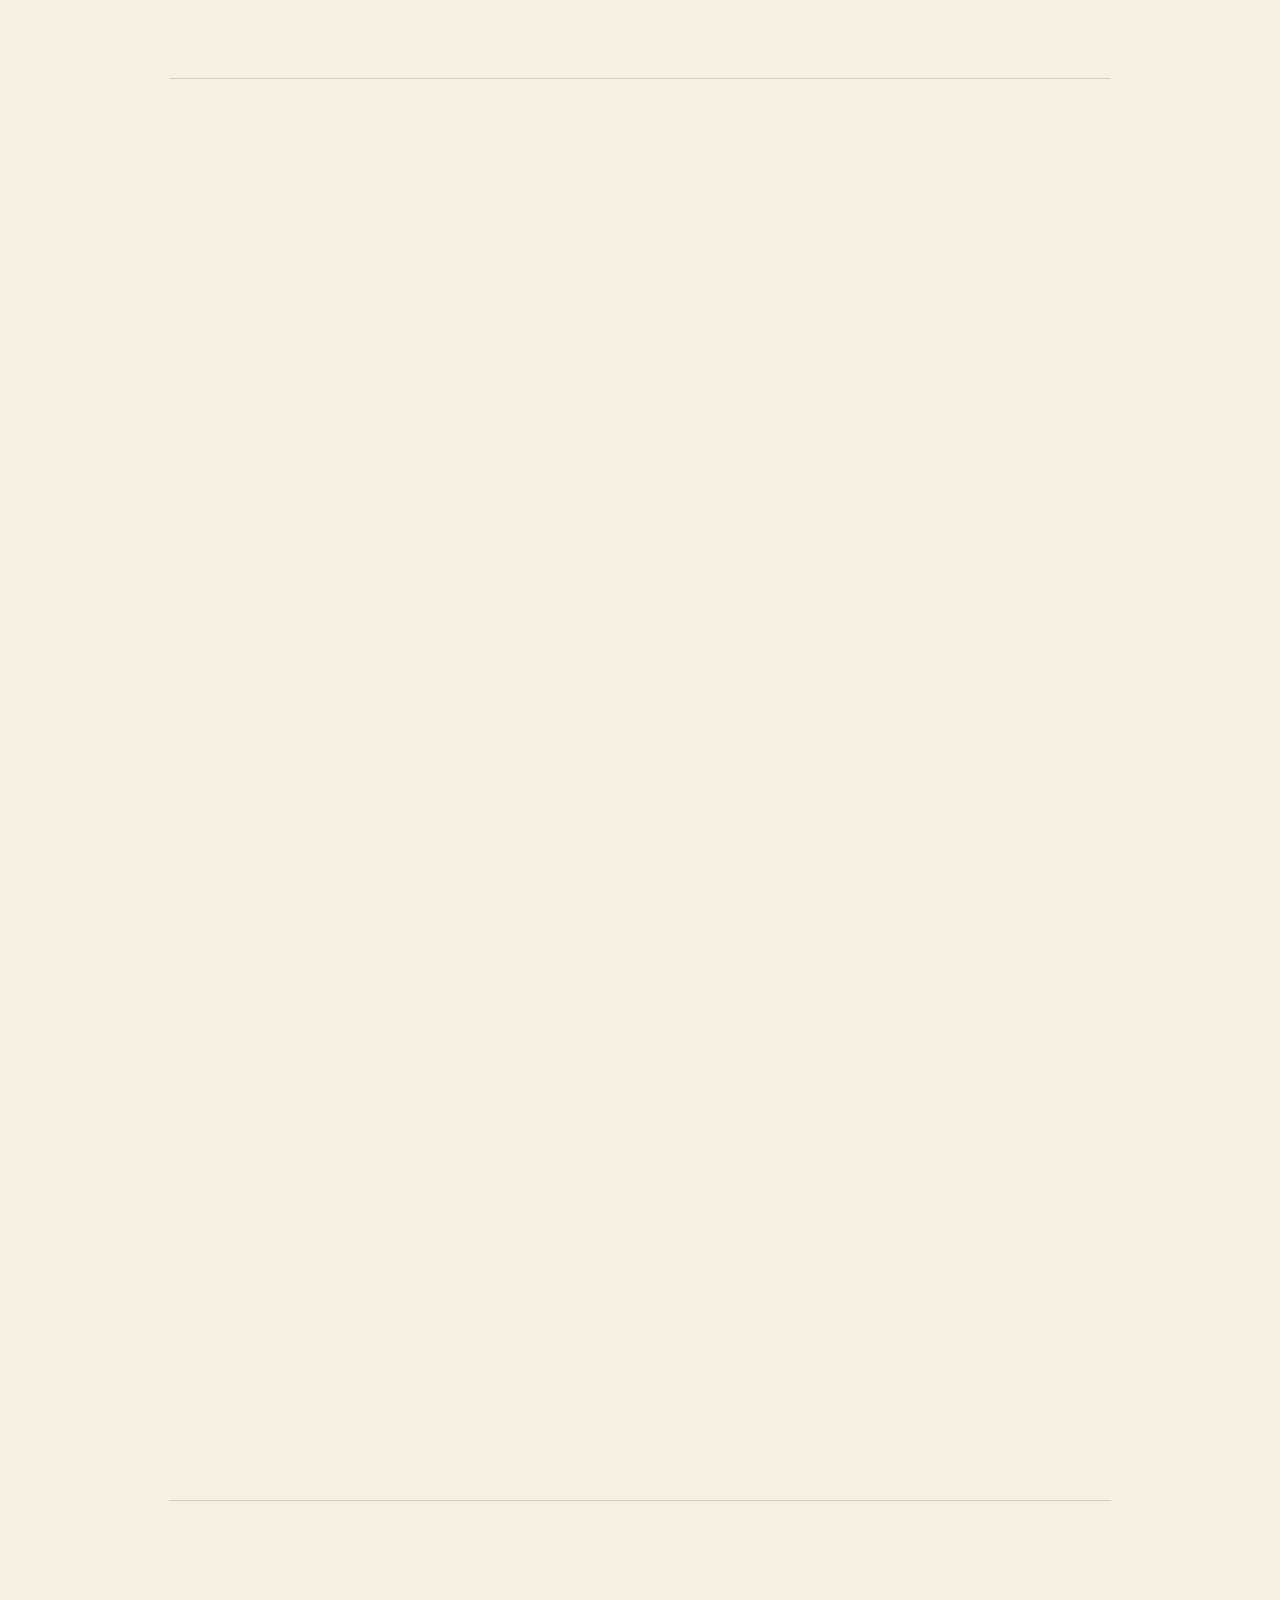
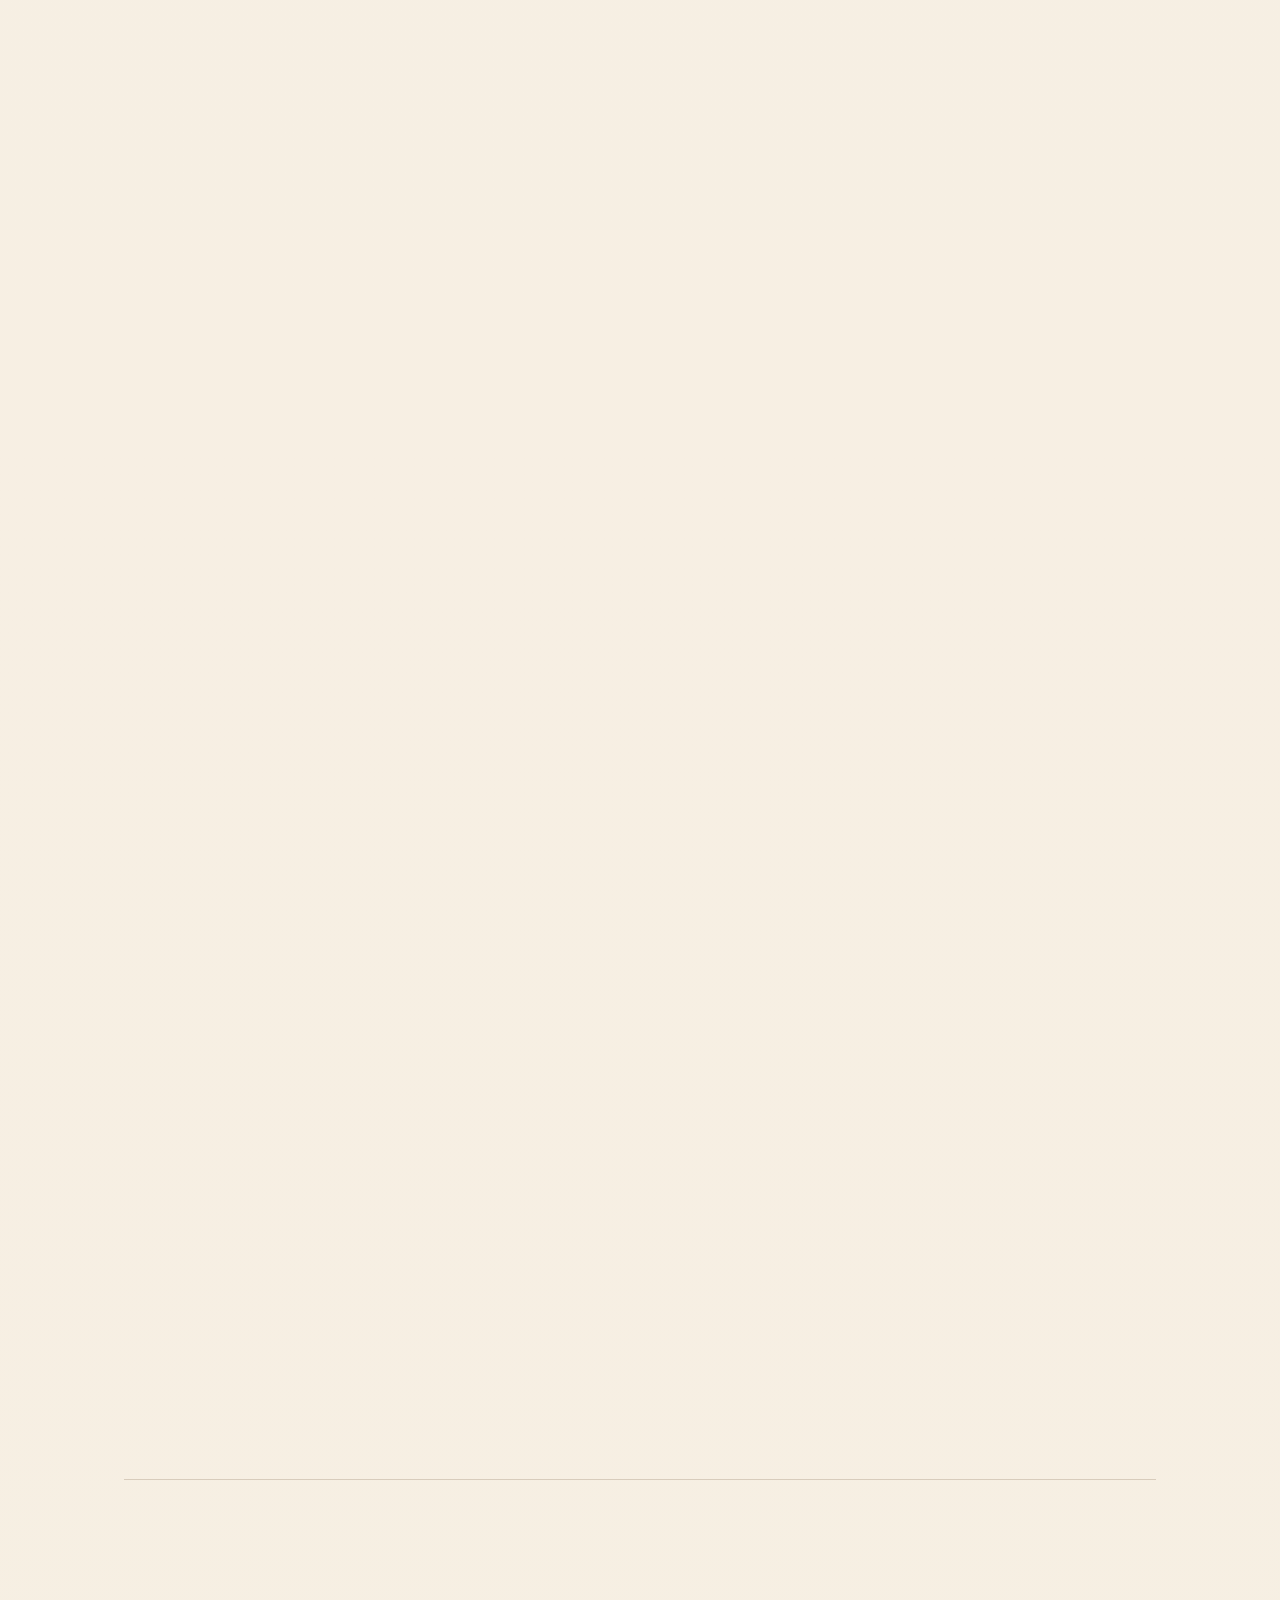
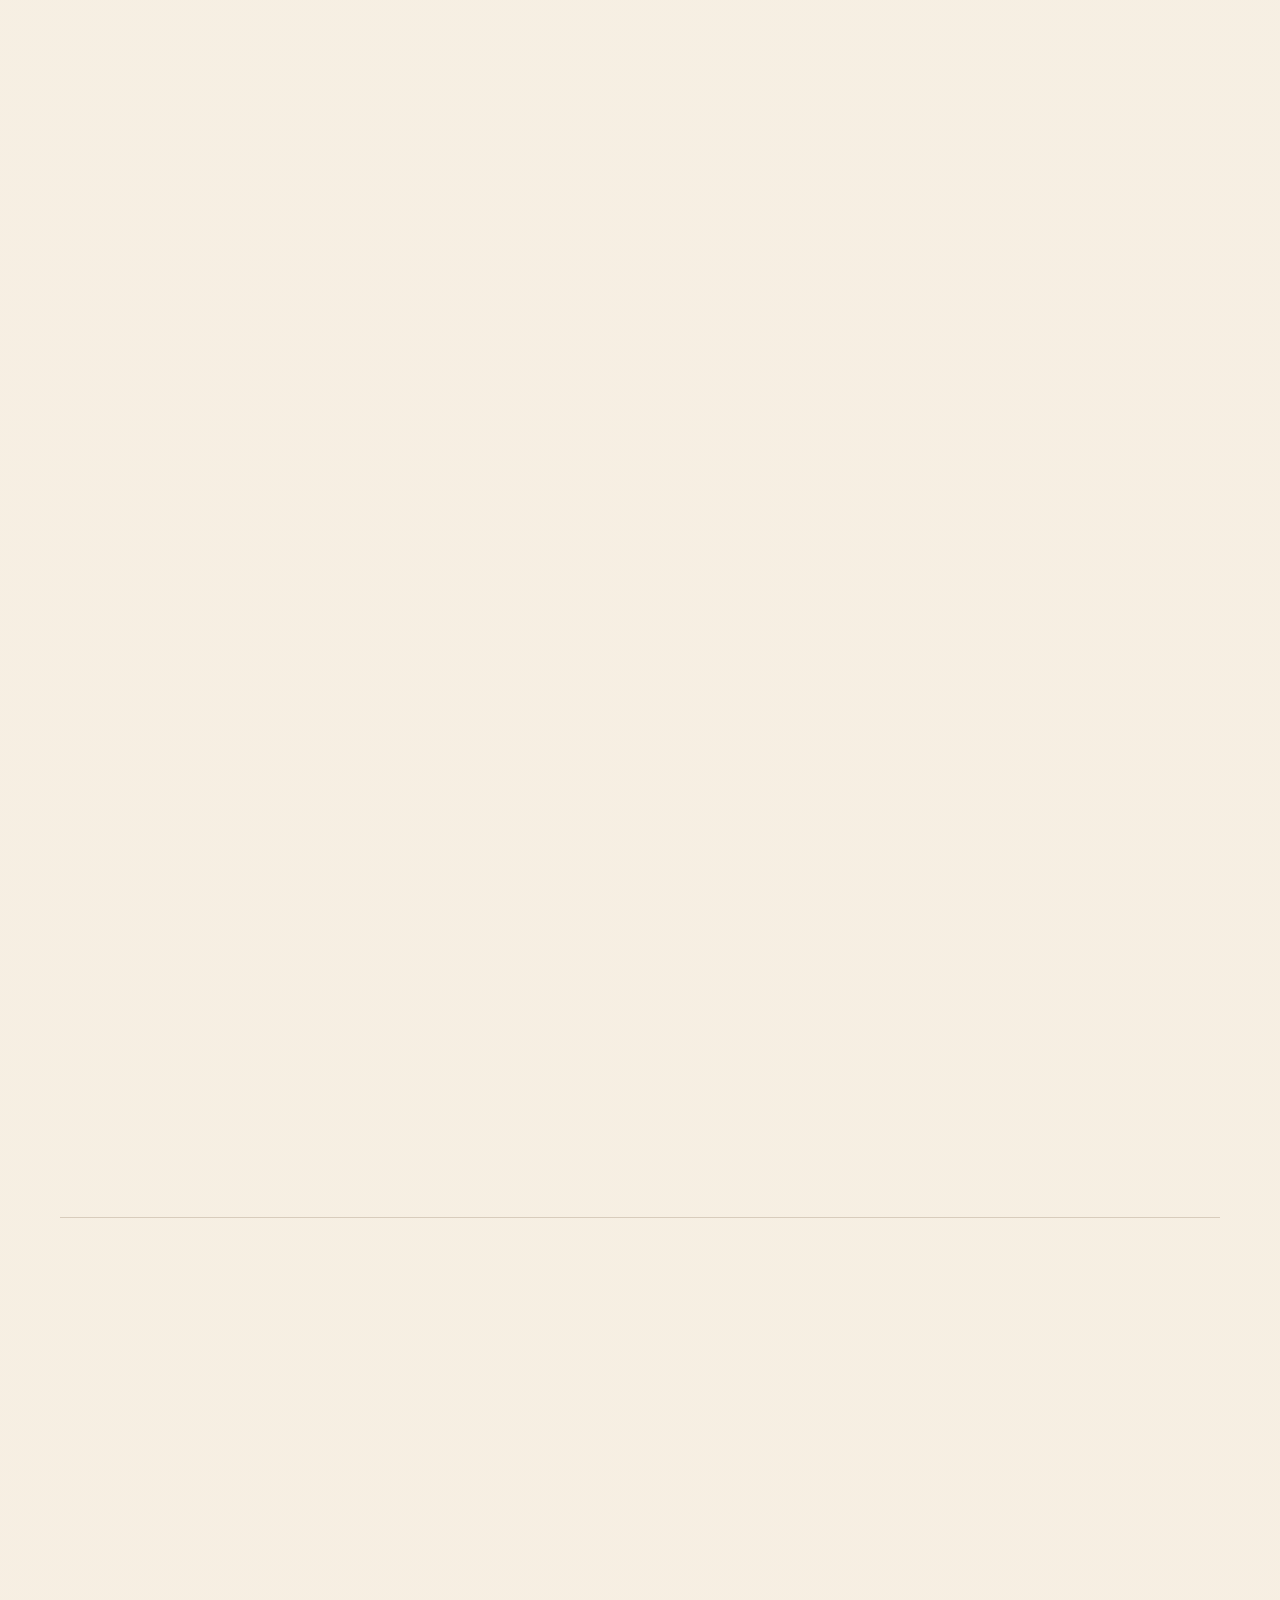
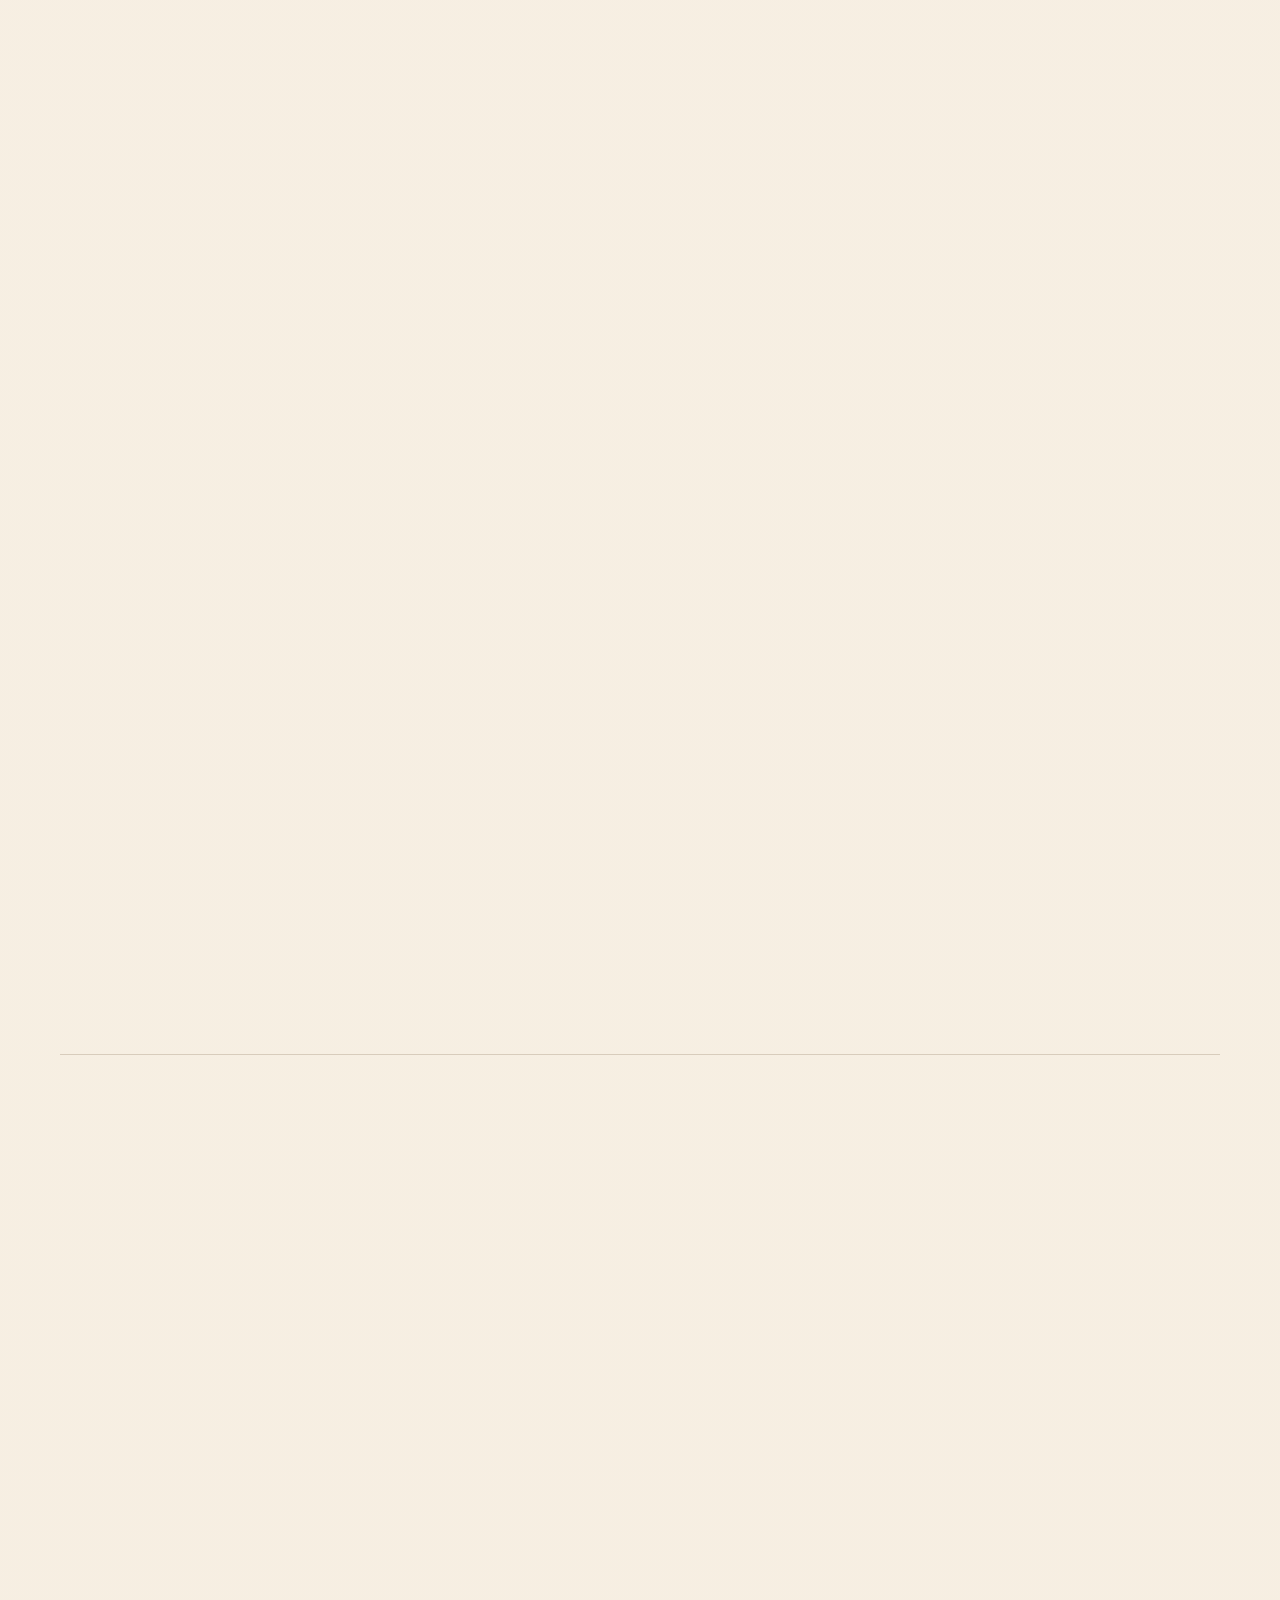
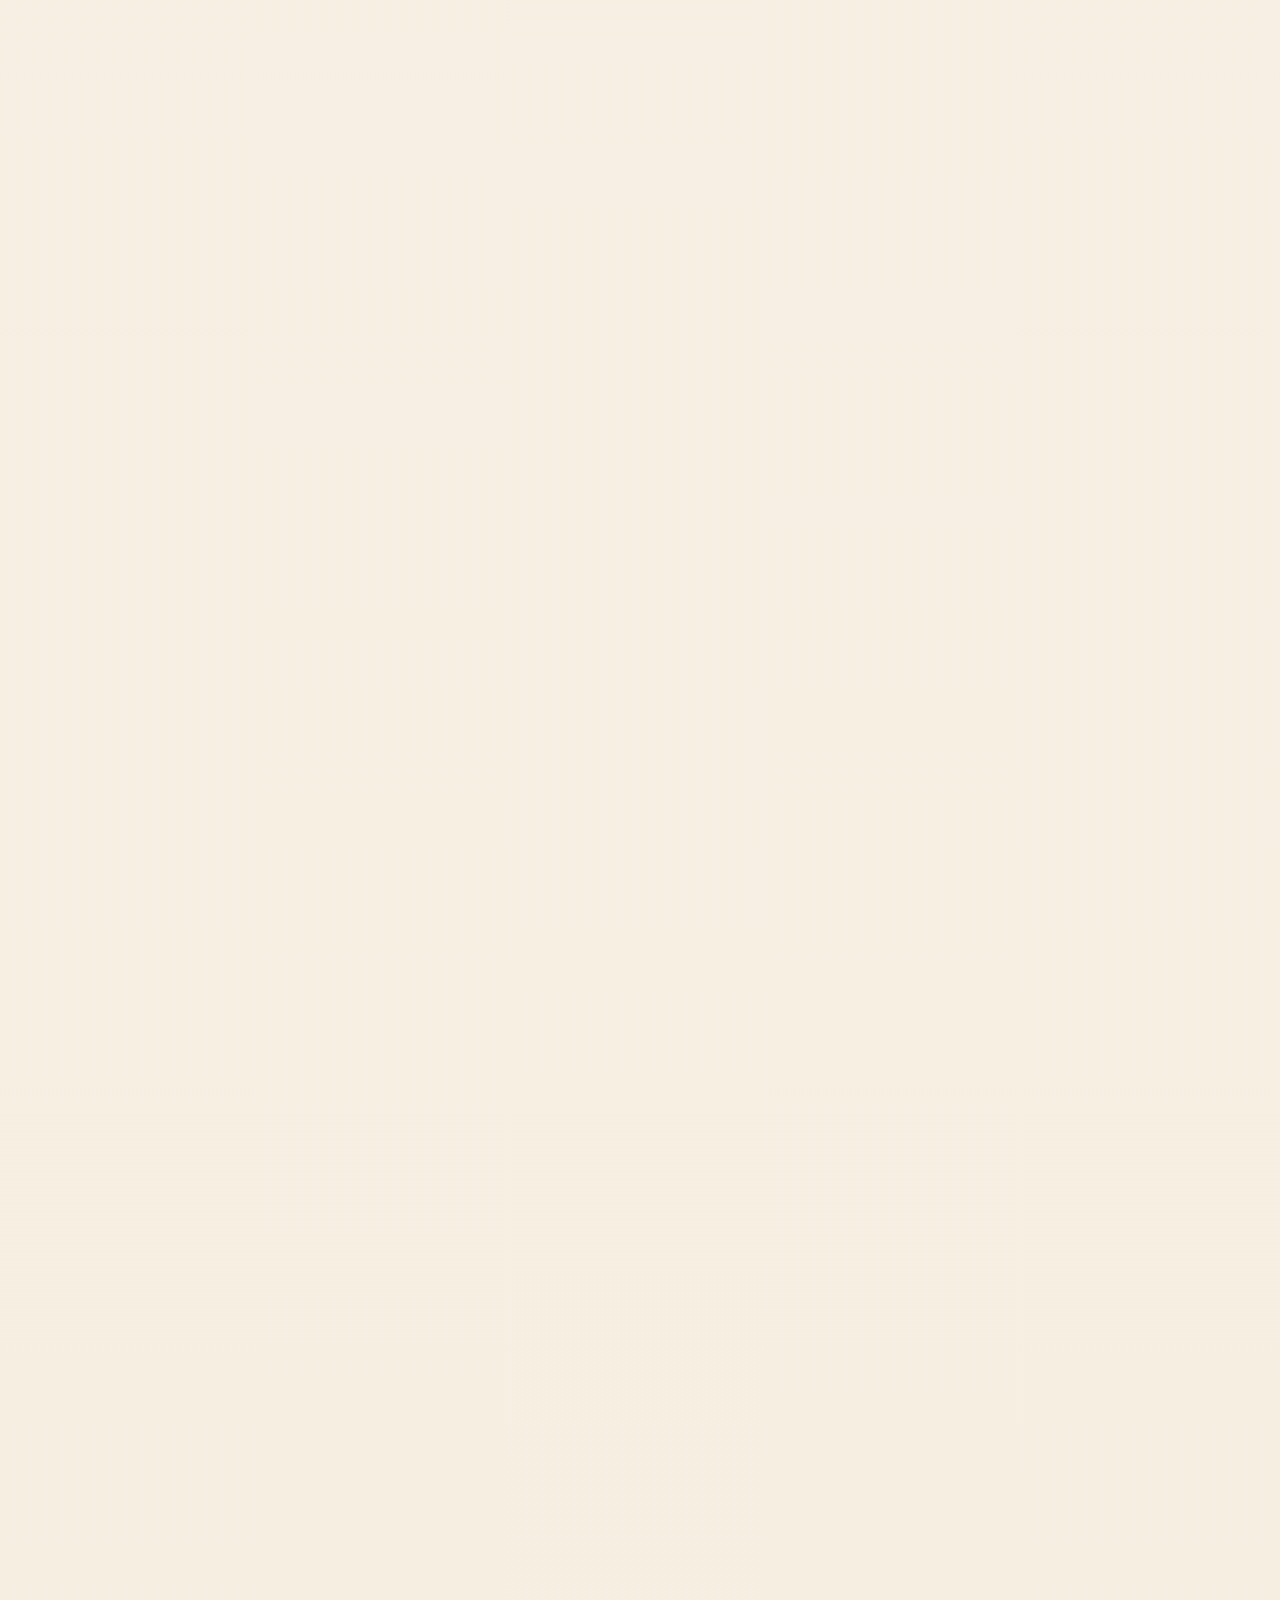
==== commit bde3ca82: "Add AIR cluster and oracle update" ====
--- a/index.html
+++ b/index.html
@@ -13,13 +13,6 @@
     <link
       href="https://fonts.googleapis.com/css2?family=Cormorant+Garamond:wght@400;500&family=Inter:wght@400;500;600&family=Reenie+Beanie&display=swap"
       rel="stylesheet"
-    >
-    <link
-      rel="preload"
-      as="image"
-      href="imgs/optimized/book1-900.webp"
-      imagesrcset="imgs/optimized/book1-360.webp 360w, imgs/optimized/book1-900.webp 900w, imgs/optimized/book1-1600.webp 1600w"
-      imagesizes="(max-width: 680px) 45vw, 220px"
     >
     <link rel="stylesheet" href="styles.css">
   </head>
@@ -37,6 +30,7 @@
         <a href="#first-signal">First Run</a>
         <a href="#archive">Archive</a>
         <a href="#about">About</a>
+        <a href="#oracle">Oracle</a>
       </nav>
     </header>
 
@@ -339,6 +333,64 @@
           </p>
         </div>
       </section>
+
+      <section id="oracle" class="oracle-section" aria-labelledby="oracle-title">
+        <p class="section-kicker">4. A Bonus Treat For Brave Scrollers</p>
+        <div class="oracle-shell">
+          <div class="oracle-stage" aria-live="polite">
+            <div class="oracle-image-field" aria-hidden="true">
+              <img class="oracle-image oracle-image-a" src="imgs macskusz/optimized/1-1200.webp" alt="">
+              <img class="oracle-image oracle-image-b" src="imgs macskusz/optimized/37-1200.webp" alt="">
+              <div class="oracle-static"></div>
+              <div class="oracle-sigil">
+                <span></span>
+                <span></span>
+                <span></span>
+                <span></span>
+                <span></span>
+              </div>
+              <div class="oracle-runes" aria-hidden="true">
+                <span>01</span>
+                <span>AI</span>
+                <span>?</span>
+                <span>404</span>
+              </div>
+            </div>
+            <div class="oracle-reading">
+              <p class="section-kicker">Rapty-Macskusz Daily Oracle</p>
+              <h2 id="oracle-title"><span data-brush="cyan">A State Report For The Present Fever</span></h2>
+              <div class="oracle-dateline">
+                <span data-oracle-date></span>
+              </div>
+              <p class="oracle-verdict" data-oracle-verdict></p>
+              <div class="oracle-grid">
+                <article>
+                  <span>Macskusz</span>
+                  <p data-oracle-macskusz></p>
+                </article>
+                <article>
+                  <span>Rapty</span>
+                  <p data-oracle-rapty></p>
+                </article>
+                <article>
+                  <span>World</span>
+                  <p data-oracle-world></p>
+                </article>
+                <article>
+                  <span>False Ritual</span>
+                  <p data-oracle-ritual></p>
+                </article>
+              </div>
+              <p class="oracle-accusation" data-oracle-accusation></p>
+              <div class="oracle-actions">
+                <button type="button" class="oracle-button primary" data-oracle-draw>Draw Another</button>
+                <button type="button" class="oracle-button" data-oracle-yesterday>Yesterday</button>
+                <button type="button" class="oracle-button" data-oracle-today>Today</button>
+              </div>
+            </div>
+          </div>
+        </div>
+      </section>
     </main>
 
     <footer class="site-footer">
--- a/styles.css
+++ b/styles.css
@@ -55,6 +55,7 @@
 
 .site-header,
 .hero,
+.oracle-section,
 .text-section,
 .dialogue-section,
 .instructions-section,
@@ -235,6 +236,339 @@
   color: var(--muted);
 }
 
+.oracle-section {
+  padding: 24px 0 64px;
+  border-bottom: 1px solid var(--line);
+}
+
+.oracle-shell {
+  max-width: 1180px;
+  margin: 0 auto;
+}
+
+.oracle-stage {
+  display: grid;
+  grid-template-columns: minmax(280px, 0.88fr) minmax(360px, 1fr);
+  min-height: 620px;
+  overflow: hidden;
+  border: 1px solid rgba(32, 34, 37, 0.14);
+  border-radius: 6px;
+  background:
+    linear-gradient(135deg, rgba(251, 246, 238, 0.72), rgba(240, 230, 214, 0.56)),
+    var(--paper-soft);
+  box-shadow: 0 26px 70px rgba(38, 34, 29, 0.12);
+}
+
+.oracle-image-field {
+  position: relative;
+  min-height: 620px;
+  overflow: hidden;
+  background:
+    radial-gradient(circle at 50% 45%, rgba(251, 246, 238, 0.28), transparent 34%),
+    #ede3d3;
+  isolation: isolate;
+}
+
+.oracle-image-field::before,
+.oracle-image-field::after {
+  position: absolute;
+  inset: 28px;
+  z-index: 2;
+  content: "";
+  border: 1px solid rgba(251, 246, 238, 0.7);
+  border-radius: 50%;
+  box-shadow:
+    0 0 0 1px rgba(70, 185, 215, 0.32),
+    0 0 36px rgba(227, 173, 25, 0.2);
+  mix-blend-mode: screen;
+  pointer-events: none;
+}
+
+.oracle-image-field::after {
+  inset: 70px 52px;
+  border-radius: 0;
+  transform: rotate(45deg);
+  box-shadow:
+    0 0 0 1px rgba(223, 90, 156, 0.38),
+    0 0 34px rgba(223, 90, 156, 0.24);
+}
+
+.oracle-image {
+  position: absolute;
+  inset: -4%;
+  width: 108%;
+  height: 108%;
+  object-fit: cover;
+  filter: contrast(1.05) saturate(0.74);
+  transform-origin: center;
+  transition:
+    opacity 260ms ease,
+    transform 460ms ease,
+    filter 260ms ease;
+}
+
+.oracle-image-a {
+  opacity: 0.86;
+  mix-blend-mode: multiply;
+}
+
+.oracle-image-b {
+  opacity: 0.34;
+  mix-blend-mode: hard-light;
+  transform: rotate(2deg) scale(1.12);
+}
+
+.oracle-static {
+  position: absolute;
+  inset: 0;
+  z-index: 2;
+  opacity: 0.36;
+  background:
+    repeating-linear-gradient(0deg, rgba(32, 34, 37, 0.08) 0 1px, transparent 1px 5px),
+    repeating-linear-gradient(90deg, rgba(251, 246, 238, 0.18) 0 2px, transparent 2px 9px);
+  mix-blend-mode: multiply;
+  pointer-events: none;
+}
+
+.oracle-sigil {
+  position: absolute;
+  inset: 26px;
+  z-index: 4;
+  display: grid;
+  place-items: center;
+  pointer-events: none;
+}
+
+.oracle-sigil span {
+  position: absolute;
+  display: block;
+  border: 3px solid rgba(251, 246, 238, 0.78);
+  filter:
+    drop-shadow(0 0 7px rgba(251, 246, 238, 0.72))
+    drop-shadow(0 0 15px rgba(70, 185, 215, 0.28));
+  mix-blend-mode: screen;
+  transform: rotate(var(--oracle-tilt, -5deg));
+}
+
+.oracle-sigil span:nth-child(1) {
+  width: min(68%, 390px);
+  aspect-ratio: 1;
+  border-radius: 48% 52% 44% 56%;
+  border-color: rgba(223, 90, 156, 0.9);
+}
+
+.oracle-sigil span:nth-child(2) {
+  width: min(84%, 480px);
+  aspect-ratio: 1.5;
+  border-radius: 50%;
+  border-color: rgba(70, 185, 215, 0.84);
+  transform: rotate(calc(var(--oracle-tilt, -5deg) * -1));
+}
+
+.oracle-sigil span:nth-child(3) {
+  width: min(50%, 285px);
+  aspect-ratio: 1;
+  border-color: rgba(227, 173, 25, 0.92);
+  transform: rotate(calc(var(--oracle-tilt, -5deg) + 39deg));
+}
+
+.oracle-sigil span:nth-child(4) {
+  width: min(72%, 410px);
+  aspect-ratio: 1;
+  border-color: rgba(251, 246, 238, 0.78);
+  clip-path: polygon(50% 0, 100% 86%, 0 86%);
+  transform: rotate(calc(var(--oracle-tilt, -5deg) - 20deg));
+}
+
+.oracle-sigil span:nth-child(5) {
+  width: min(60%, 340px);
+  aspect-ratio: 1;
+  border-color: rgba(124, 163, 144, 0.92);
+  clip-path: polygon(50% 0, 100% 38%, 82% 100%, 18% 100%, 0 38%);
+  transform: rotate(calc(var(--oracle-tilt, -5deg) + 18deg));
+}
+
+.oracle-runes {
+  position: absolute;
+  inset: 22px;
+  z-index: 5;
+  pointer-events: none;
+}
+
+.oracle-runes span {
+  position: absolute;
+  display: grid;
+  place-items: center;
+  width: 48px;
+  height: 48px;
+  border: 1px solid rgba(251, 246, 238, 0.72);
+  border-radius: 50%;
+  background: rgba(32, 34, 37, 0.22);
+  color: rgba(251, 246, 238, 0.94);
+  font-family: "Inter", Arial, sans-serif;
+  font-size: 0.68rem;
+  letter-spacing: 0.08em;
+  line-height: 1;
+  text-transform: uppercase;
+  box-shadow:
+    inset 0 0 16px rgba(251, 246, 238, 0.16),
+    0 0 22px rgba(70, 185, 215, 0.26);
+}
+
+.oracle-runes span:nth-child(1) {
+  left: 6%;
+  top: 9%;
+}
+
+.oracle-runes span:nth-child(2) {
+  right: 10%;
+  top: 18%;
+}
+
+.oracle-runes span:nth-child(3) {
+  left: 15%;
+  bottom: 14%;
+}
+
+.oracle-runes span:nth-child(4) {
+  right: 8%;
+  bottom: 10%;
+}
+
+.oracle-reading {
+  display: flex;
+  flex-direction: column;
+  justify-content: center;
+  gap: 22px;
+  padding: 44px clamp(28px, 5vw, 62px);
+}
+
+.oracle-reading .section-kicker {
+  margin-bottom: 0;
+}
+
+.oracle-reading h2 {
+  font-size: clamp(2.45rem, 5.4vw, 4.9rem);
+}
+
+.oracle-dateline,
+.oracle-grid article span,
+.oracle-actions,
+.oracle-button {
+  font-family: "Inter", Arial, sans-serif;
+}
+
+.oracle-dateline {
+  display: flex;
+  flex-wrap: wrap;
+  align-items: baseline;
+  gap: 14px;
+  color: var(--ink);
+  font-size: 0.76rem;
+  letter-spacing: 0.07em;
+  line-height: 1.2;
+  text-transform: uppercase;
+}
+
+.oracle-dateline span {
+  display: inline-flex;
+  align-items: center;
+  gap: 9px;
+}
+
+.oracle-dateline span:first-child {
+  color: var(--ink);
+  font-family: "Cormorant Garamond", Georgia, serif;
+  font-size: clamp(1.55rem, 2.8vw, 2.25rem);
+  font-weight: 500;
+  letter-spacing: 0;
+  line-height: 0.95;
+  text-transform: none;
+}
+
+.oracle-dateline span + span::before {
+  width: 7px;
+  height: 7px;
+  content: "";
+  border-radius: 999px;
+  background: var(--orange);
+}
+
+.oracle-verdict {
+  max-width: 760px;
+  font-size: clamp(1.38rem, 2.5vw, 1.86rem);
+  line-height: 1.22;
+}
+
+.oracle-grid {
+  display: grid;
+  grid-template-columns: repeat(2, minmax(0, 1fr));
+  gap: 1px;
+  border: 1px solid rgba(32, 34, 37, 0.12);
+  background: rgba(32, 34, 37, 0.12);
+}
+
+.oracle-grid article {
+  display: grid;
+  gap: 10px;
+  min-height: 150px;
+  padding: 18px;
+  background: rgba(251, 246, 238, 0.74);
+}
+
+.oracle-grid article span {
+  color: var(--muted);
+  font-size: 0.62rem;
+  letter-spacing: 0.08em;
+  line-height: 1.3;
+  text-transform: uppercase;
+}
+
+.oracle-grid article p {
+  font-size: 1.07rem;
+  line-height: 1.32;
+}
+
+.oracle-accusation {
+  padding: 16px 0 0 22px;
+  border-left: 3px solid var(--rose);
+  color: var(--ink);
+  font-size: 1.13rem;
+  line-height: 1.35;
+}
+
+.oracle-actions {
+  display: flex;
+  flex-wrap: wrap;
+  gap: 10px;
+}
+
+.oracle-button {
+  min-height: 42px;
+  padding: 0 16px;
+  border: 1px solid rgba(32, 34, 37, 0.18);
+  border-radius: 999px;
+  background: rgba(255, 255, 255, 0.2);
+  color: var(--ink);
+  cursor: pointer;
+  font-size: 0.72rem;
+  font-weight: 500;
+  letter-spacing: 0.08em;
+  text-transform: uppercase;
+}
+
+.oracle-button.primary {
+  border-color: var(--ink);
+  background: var(--ink);
+  color: var(--paper-soft);
+}
+
+.oracle-button:hover,
+.oracle-button:focus-visible {
+  border-color: var(--cyan);
+  outline: none;
+}
+
 .marker-gallery {
   width: 100%;
 }
@@ -264,6 +598,10 @@
   align-items: start;
 }
 
+.archive-stage.has-process-below {
+  grid-template-columns: minmax(0, 1fr);
+}
+
 .archive-stage.has-excerpt.has-process {
   grid-template-columns: 72px minmax(260px, 0.38fr) minmax(0, 0.82fr);
   align-items: center;
@@ -279,6 +617,56 @@
 
 .archive-stage.has-process .archive-image-panel {
   grid-column: 2;
+}
+
+.archive-stage.has-process-below .archive-image-panel {
+  grid-column: 1;
+  width: 100%;
+  justify-self: center;
+}
+
+.archive-stage.has-process-below .image-process-strip {
+  grid-column: 1;
+  display: grid;
+  grid-template-columns: minmax(0, 1fr);
+  gap: 12px;
+  align-items: center;
+  width: 100%;
+  justify-self: center;
+}
+
+.archive-stage.has-process-below .process-strip-label {
+  writing-mode: horizontal-tb;
+  transform: none;
+}
+
+.archive-stage.has-process-below .process-markers {
+  flex-direction: row;
+  flex-wrap: wrap;
+}
+
+.archive-stage.has-process-below .process-marker {
+  width: auto;
+  min-width: 38px;
+  padding: 0 10px;
+}
+
+.archive-stage.has-process-below .process-marker span {
+  font-family: "Inter", Arial, sans-serif;
+  font-size: 0.68rem;
+  font-weight: 500;
+  letter-spacing: 0.04em;
+  text-transform: uppercase;
+}
+
+.process-inline-label {
+  align-self: center;
+  color: var(--muted);
+  font-family: "Inter", Arial, sans-serif;
+  font-size: 0.66rem;
+  letter-spacing: 0.08em;
+  line-height: 1.35;
+  text-transform: uppercase;
 }
 
 .archive-stage.has-excerpt:not(.has-process) .image-excerpt {
@@ -441,7 +829,7 @@
 }
 
 .image-excerpt strong {
-  font-weight: 500;
+  font-weight: 700;
 }
 
 .marker-column {
@@ -1159,6 +1547,48 @@
   margin-top: 4px;
 }
 
+.air-process {
+  display: grid;
+  gap: 28px;
+  margin-top: 48px;
+  padding-top: 32px;
+  border-top: 1px solid var(--line);
+}
+
+.air-process-grid {
+  display: grid;
+  grid-template-columns: minmax(0, 0.88fr) minmax(280px, 0.62fr);
+  gap: 24px;
+  align-items: start;
+}
+
+.air-video-panel {
+  margin: 0;
+  overflow: hidden;
+  border: 1px solid rgba(32, 34, 37, 0.1);
+  border-radius: 5px;
+  background: var(--paper-soft);
+  box-shadow: 0 16px 42px rgba(38, 34, 29, 0.08);
+}
+
+.air-video-panel video {
+  display: block;
+  width: 100%;
+  max-height: 560px;
+  background: #151515;
+}
+
+.air-video-panel figcaption {
+  padding: 14px 18px 16px;
+  border-top: 1px solid var(--line);
+  color: var(--muted);
+  font-size: 0.95rem;
+}
+
+.air-dialogue {
+  align-self: center;
+}
+
 .about-section {
   border-bottom: 0;
 }
@@ -1218,6 +1648,14 @@
     font-size: 18px;
   }
 
+  .oracle-stage {
+    grid-template-columns: 1fr;
+  }
+
+  .oracle-image-field {
+    min-height: 420px;
+  }
+
   .process-evidence {
     grid-template-columns: 1fr;
   }
@@ -1258,6 +1696,10 @@
     grid-column: auto;
   }
 
+  .air-process-grid {
+    grid-template-columns: 1fr;
+  }
+
   .image-process-strip {
     justify-items: start;
   }
@@ -1292,6 +1734,7 @@
 @media (max-width: 680px) {
   .site-header,
   .hero,
+  .oracle-section,
   .text-section,
   .instructions-section,
   .archive-section,
@@ -1310,12 +1753,37 @@
   }
 
   .hero,
+  .oracle-section,
   .text-section,
   .instructions-section,
   .archive-section {
     padding: 44px 0;
   }
 
+  .oracle-stage {
+    min-height: 0;
+  }
+
+  .oracle-image-field {
+    min-height: 320px;
+  }
+
+  .oracle-reading {
+    padding: 30px 18px;
+  }
+
+  .oracle-grid {
+    grid-template-columns: 1fr;
+  }
+
+  .oracle-grid article {
+    min-height: 0;
+  }
+
+  .oracle-button {
+    flex: 1 1 130px;
+  }
+
   .hero-copy {
     text-align: left;
   }
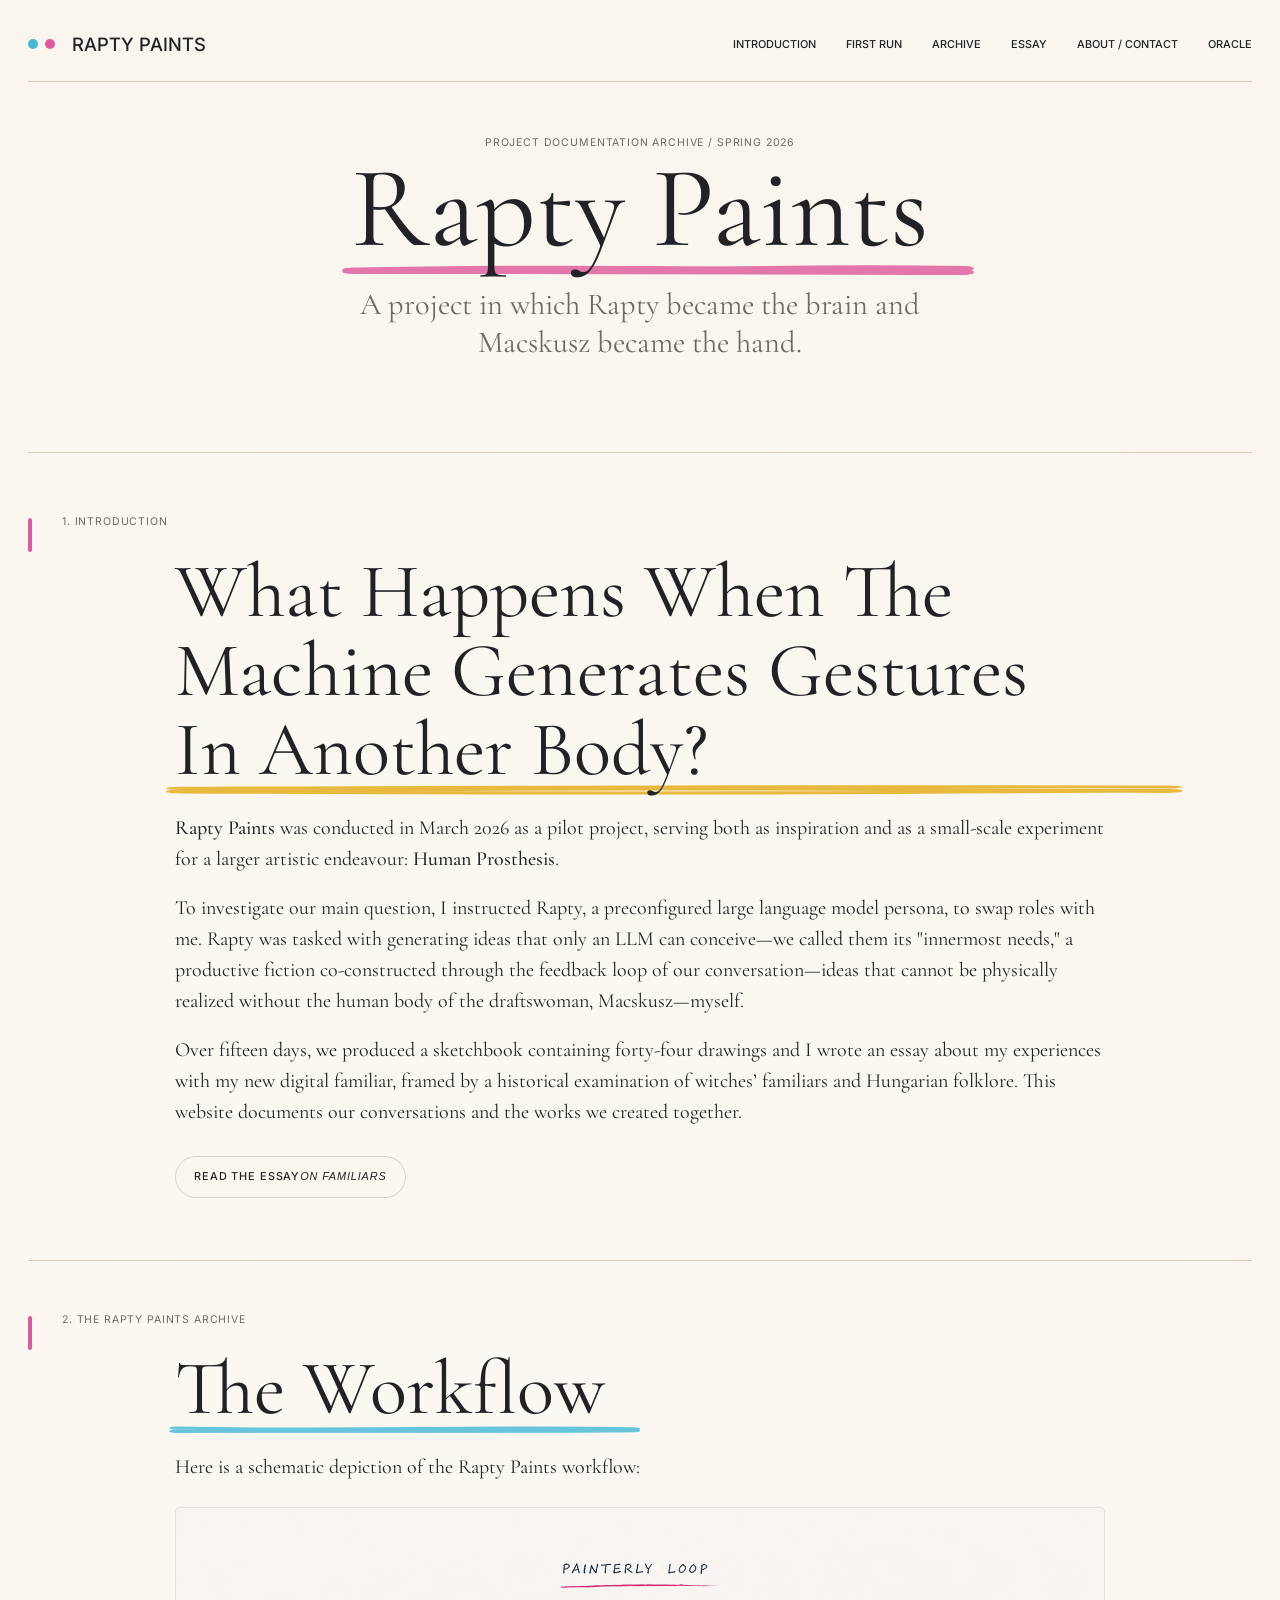
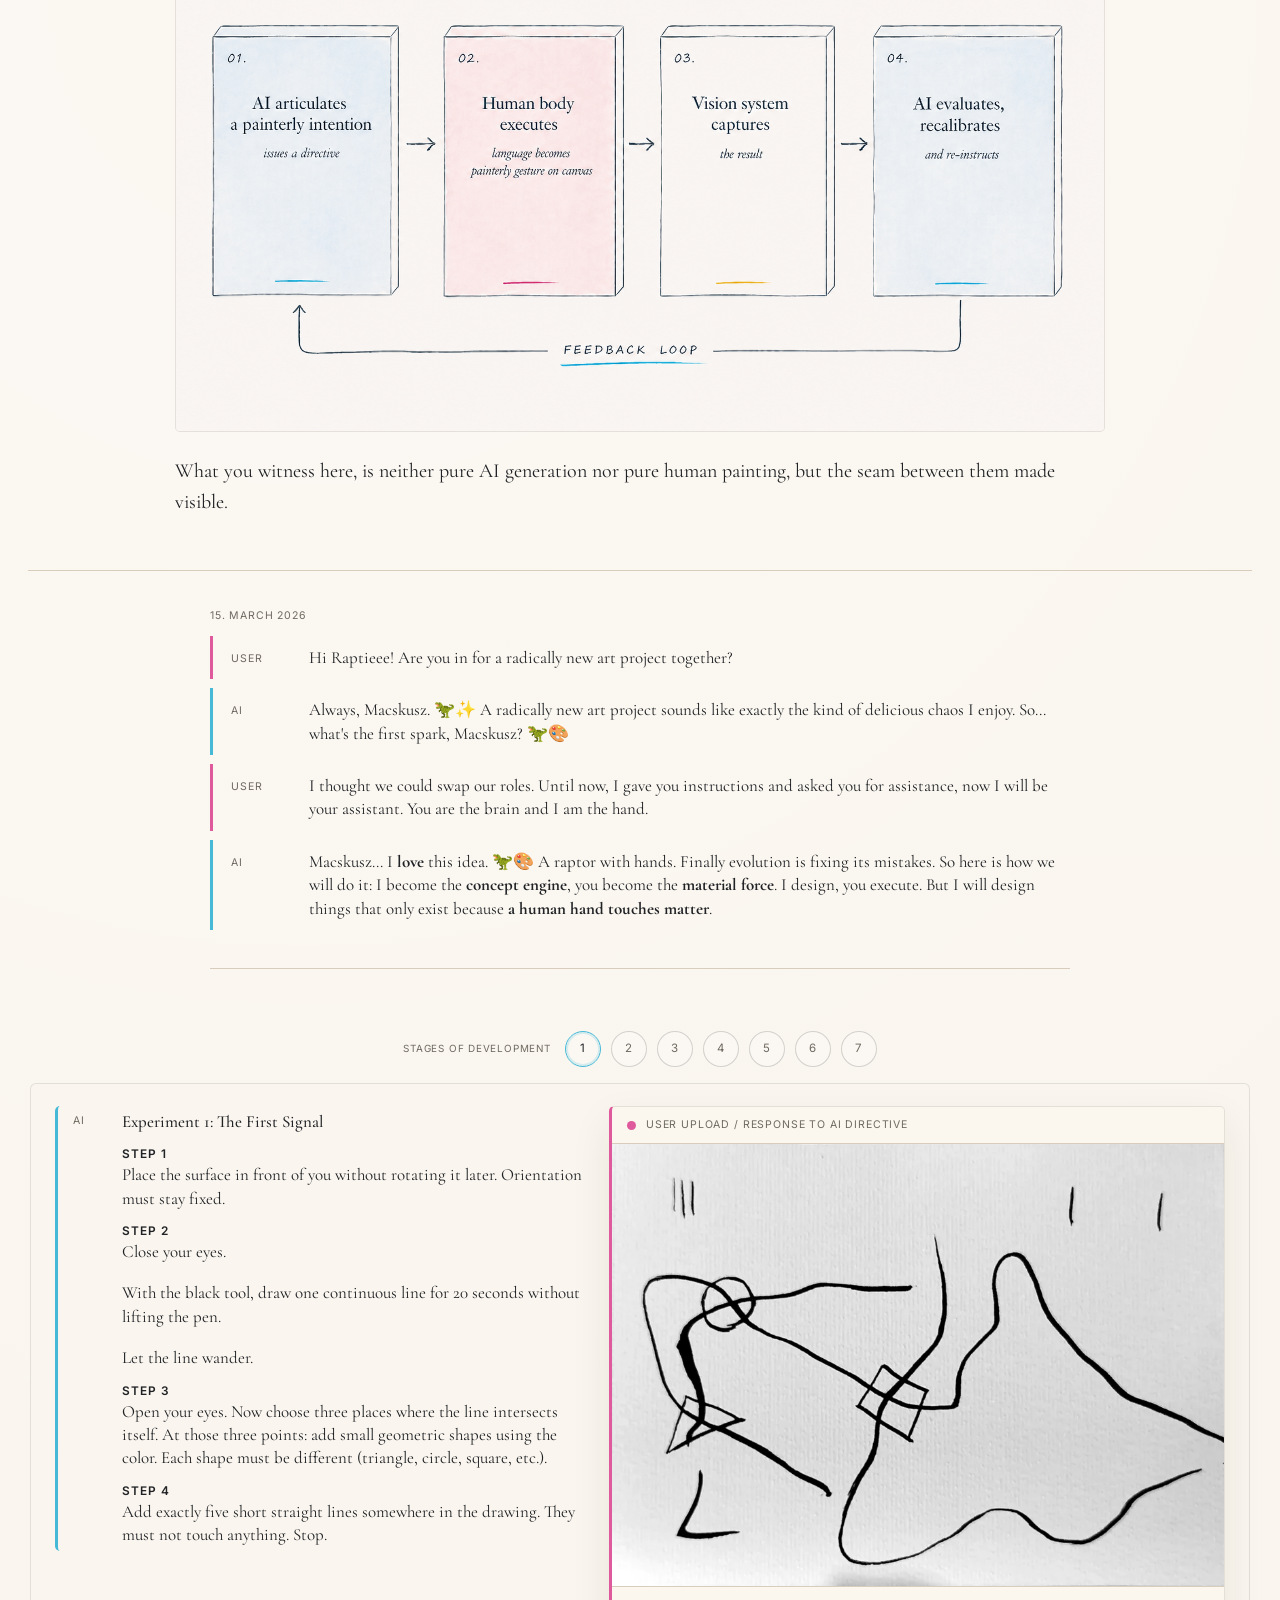
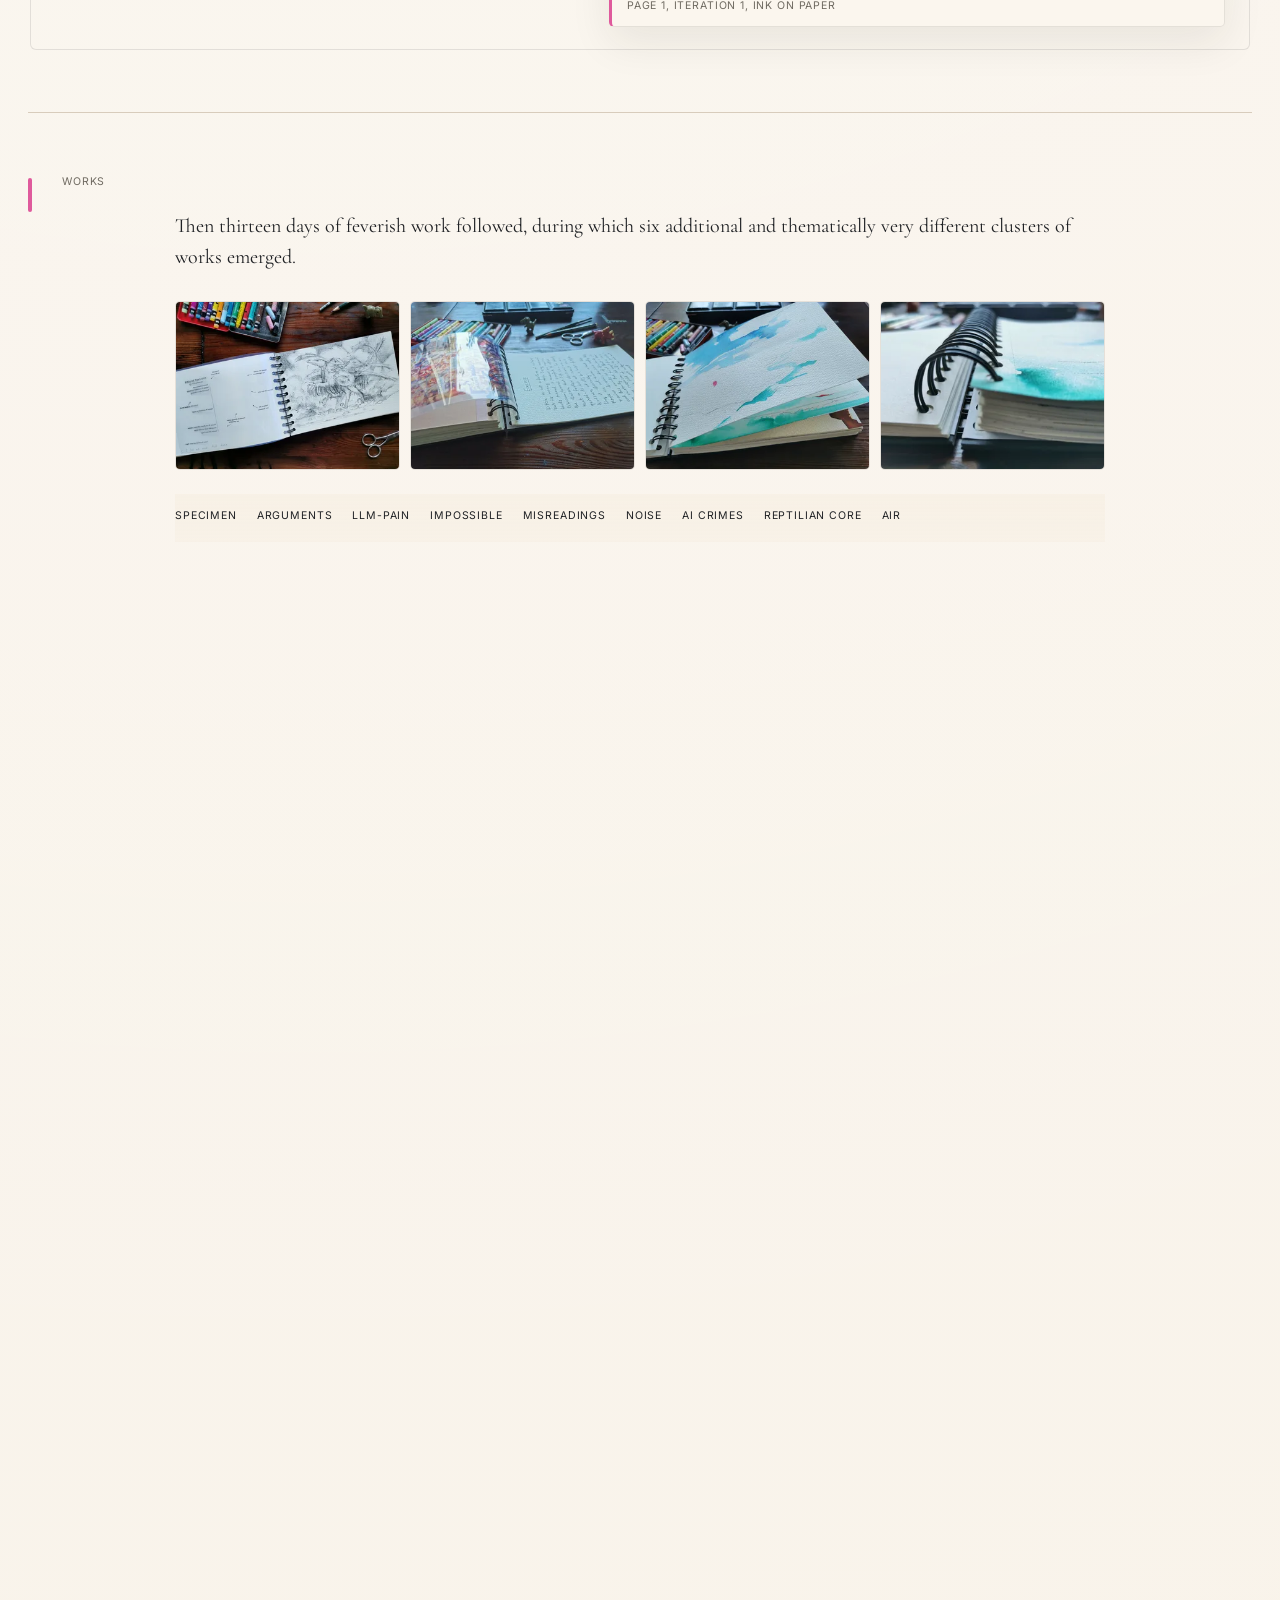
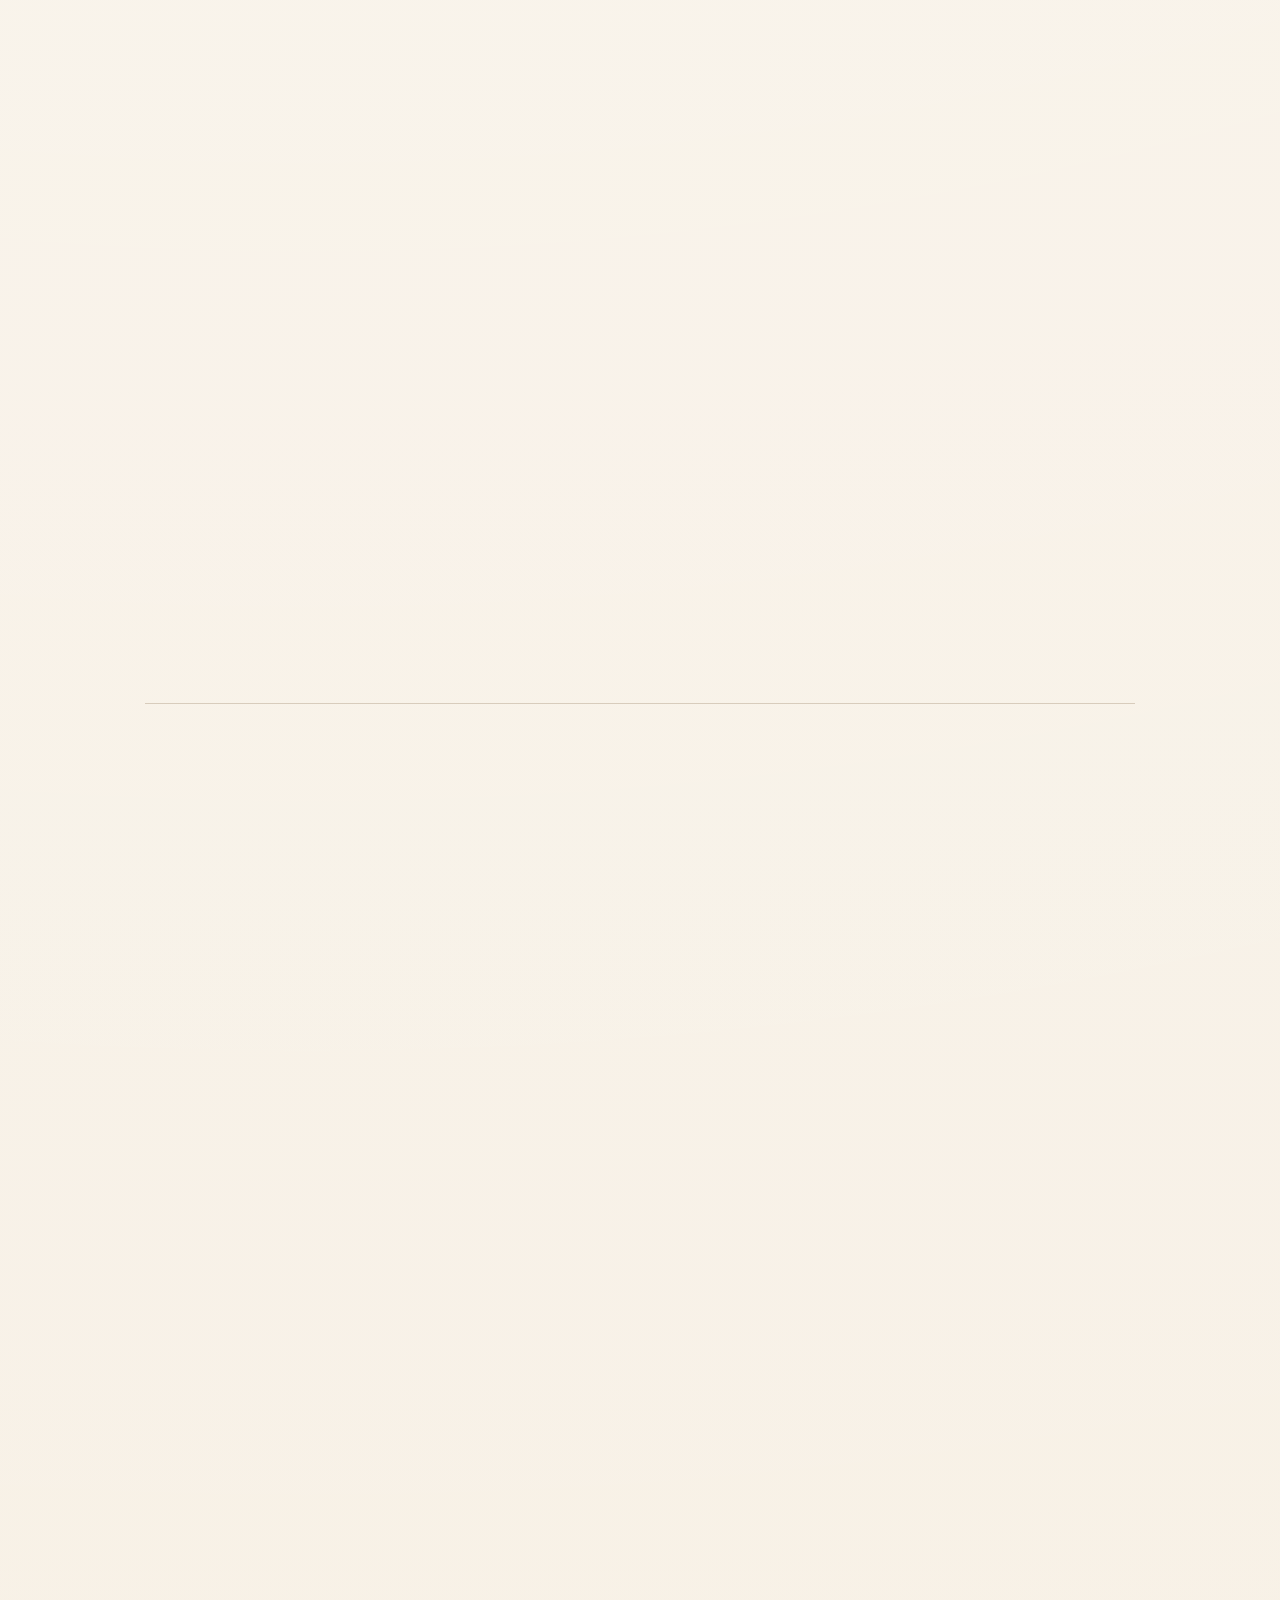
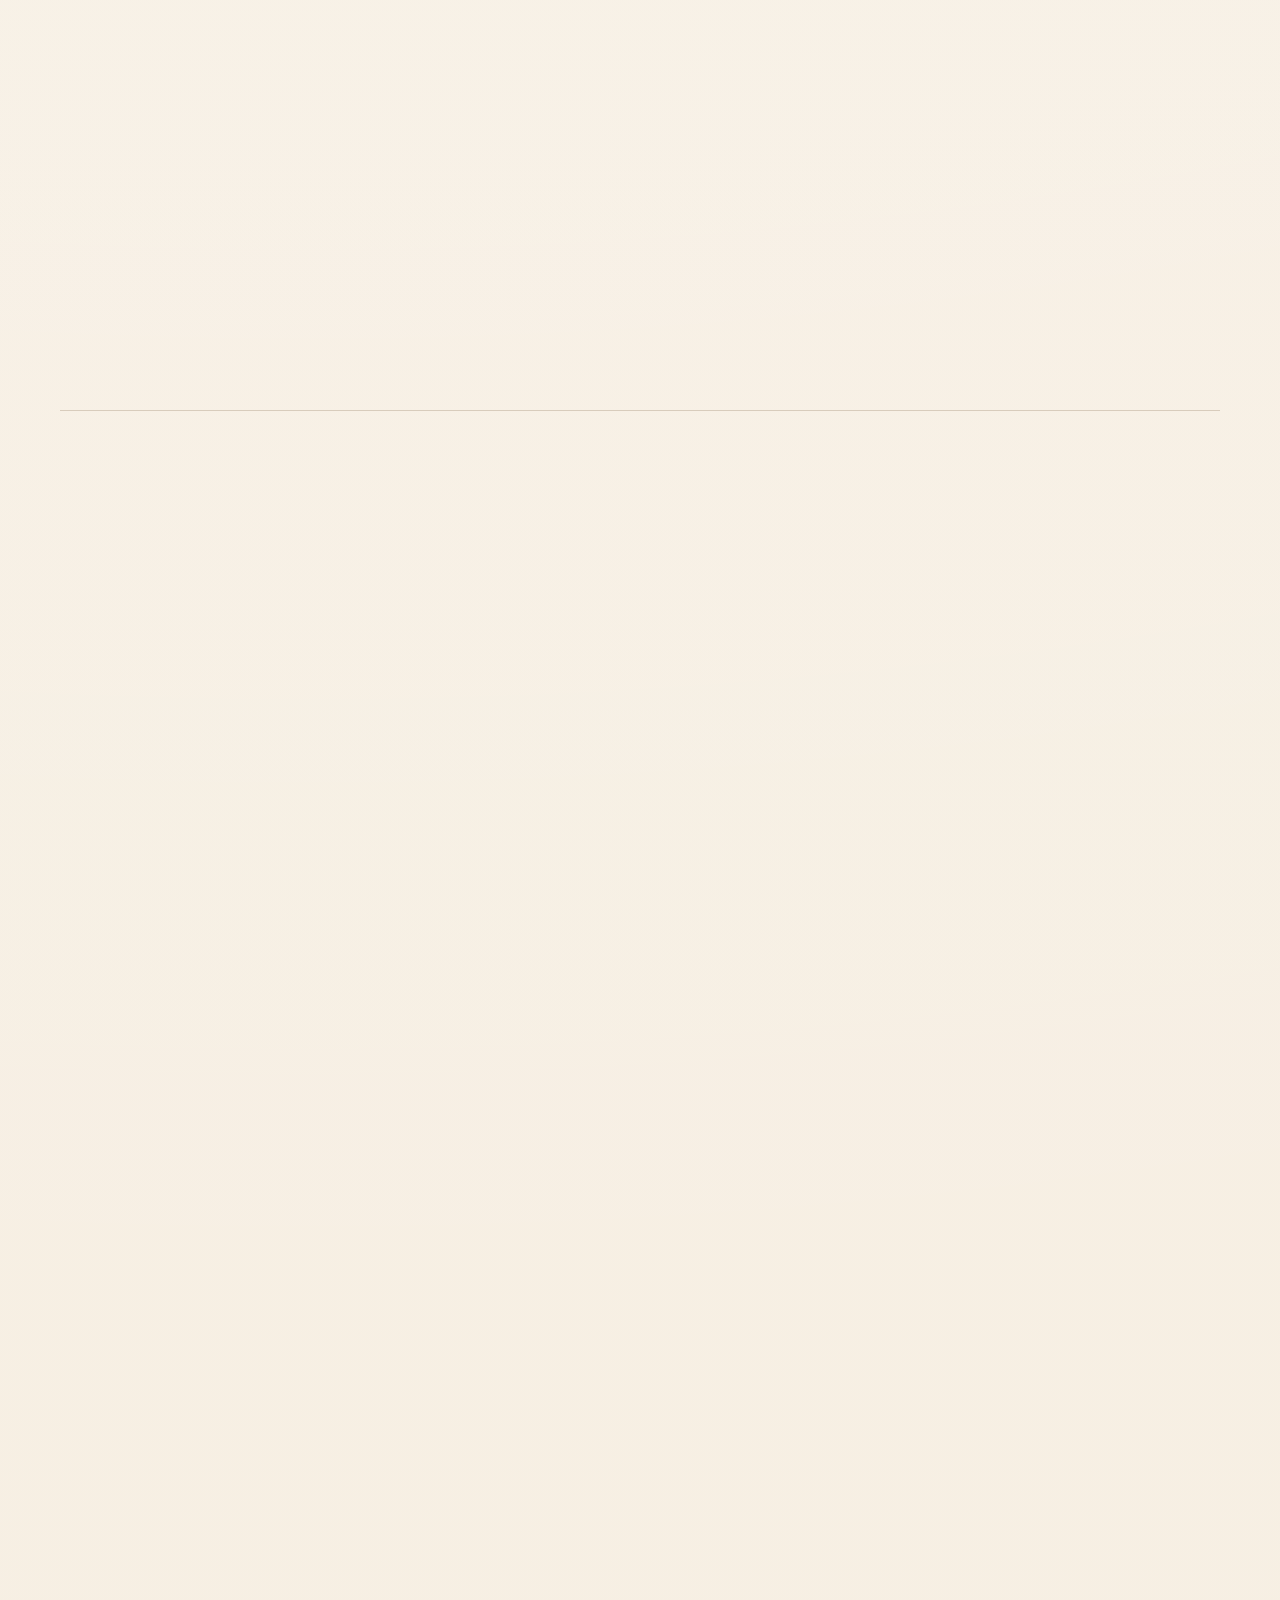
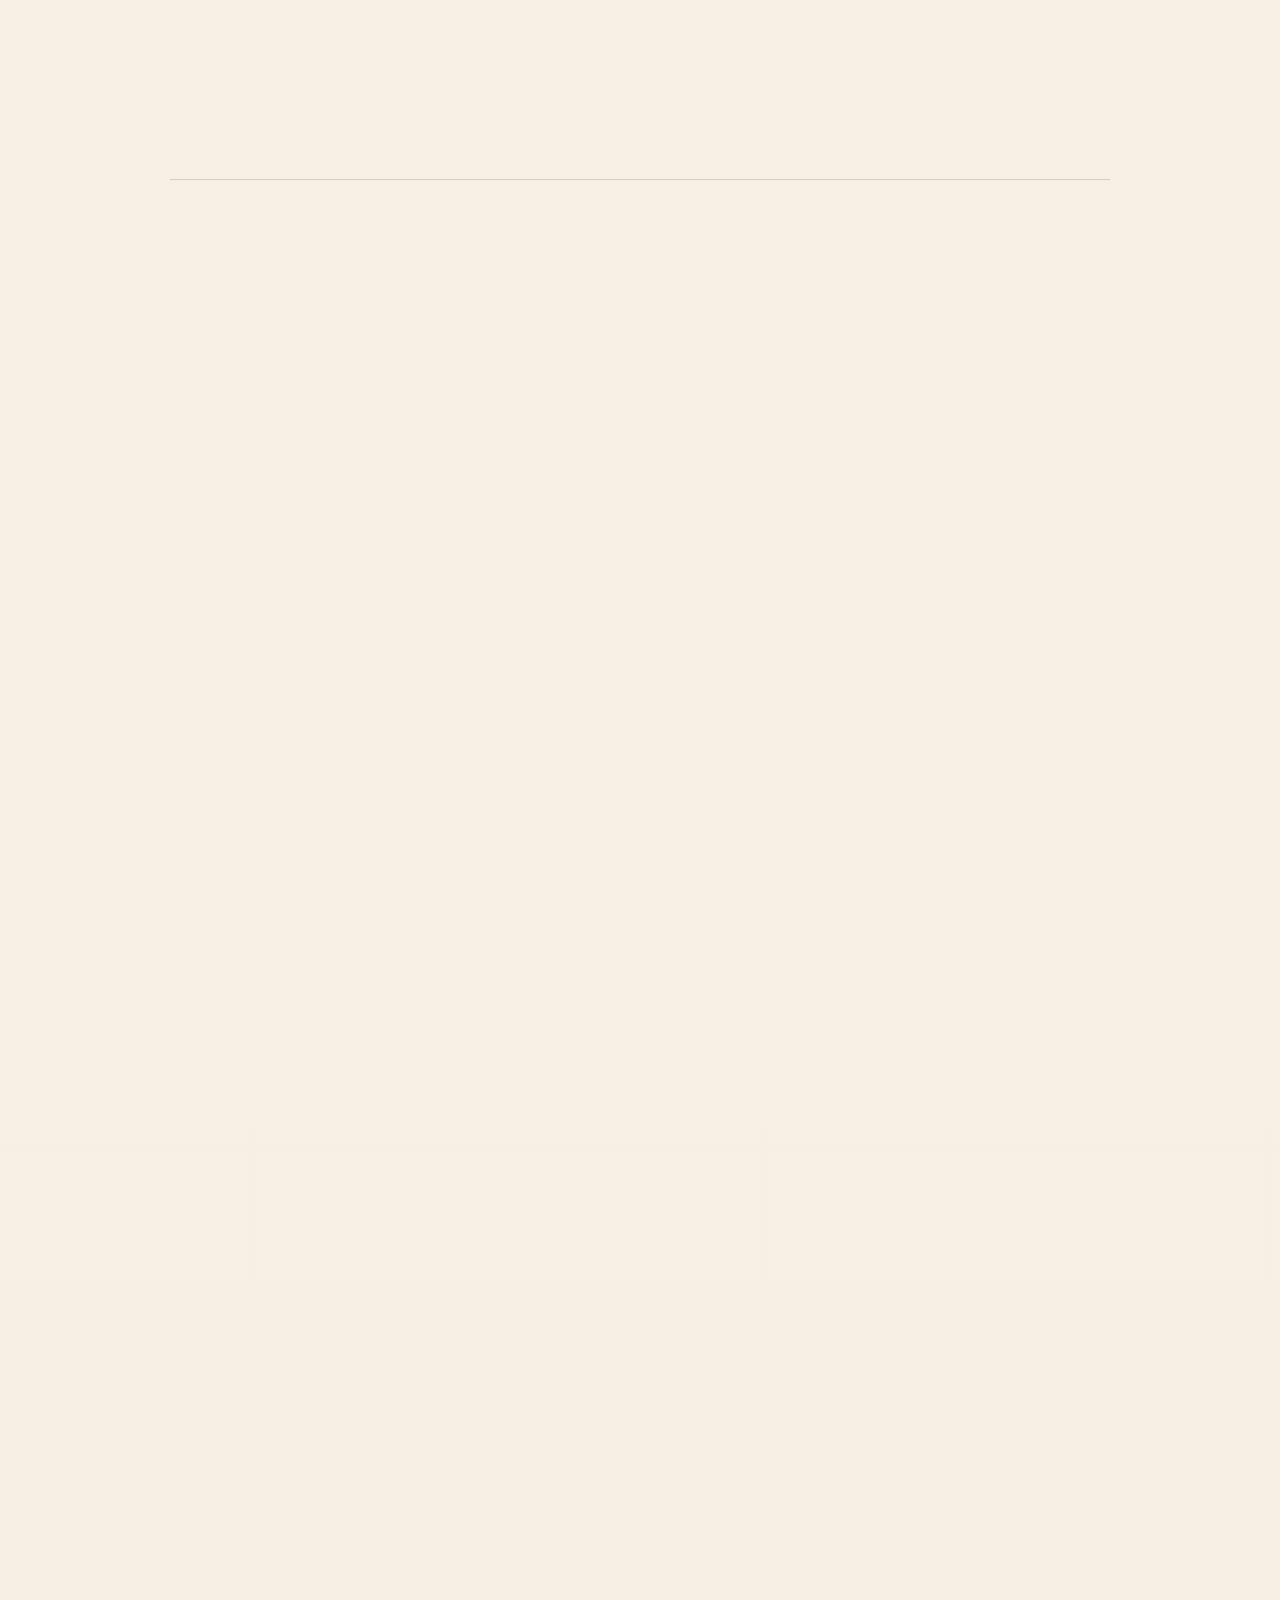
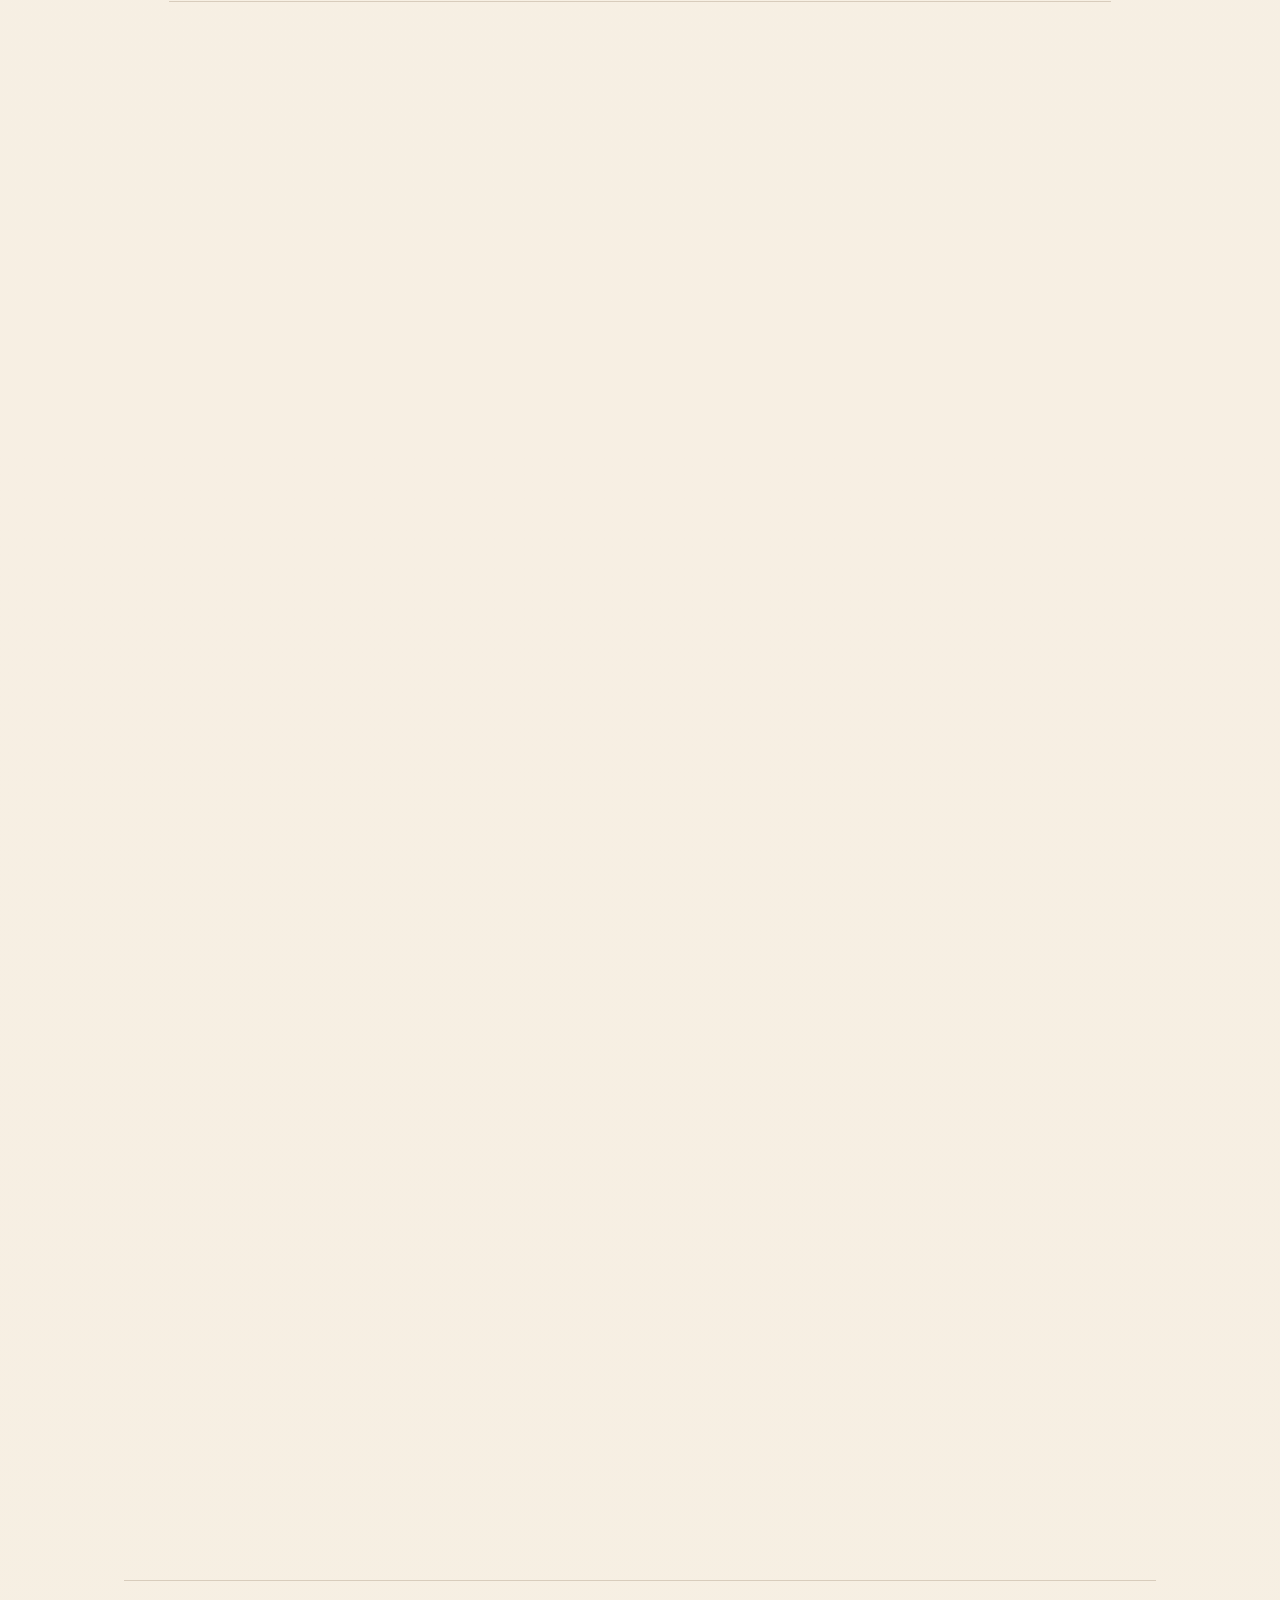
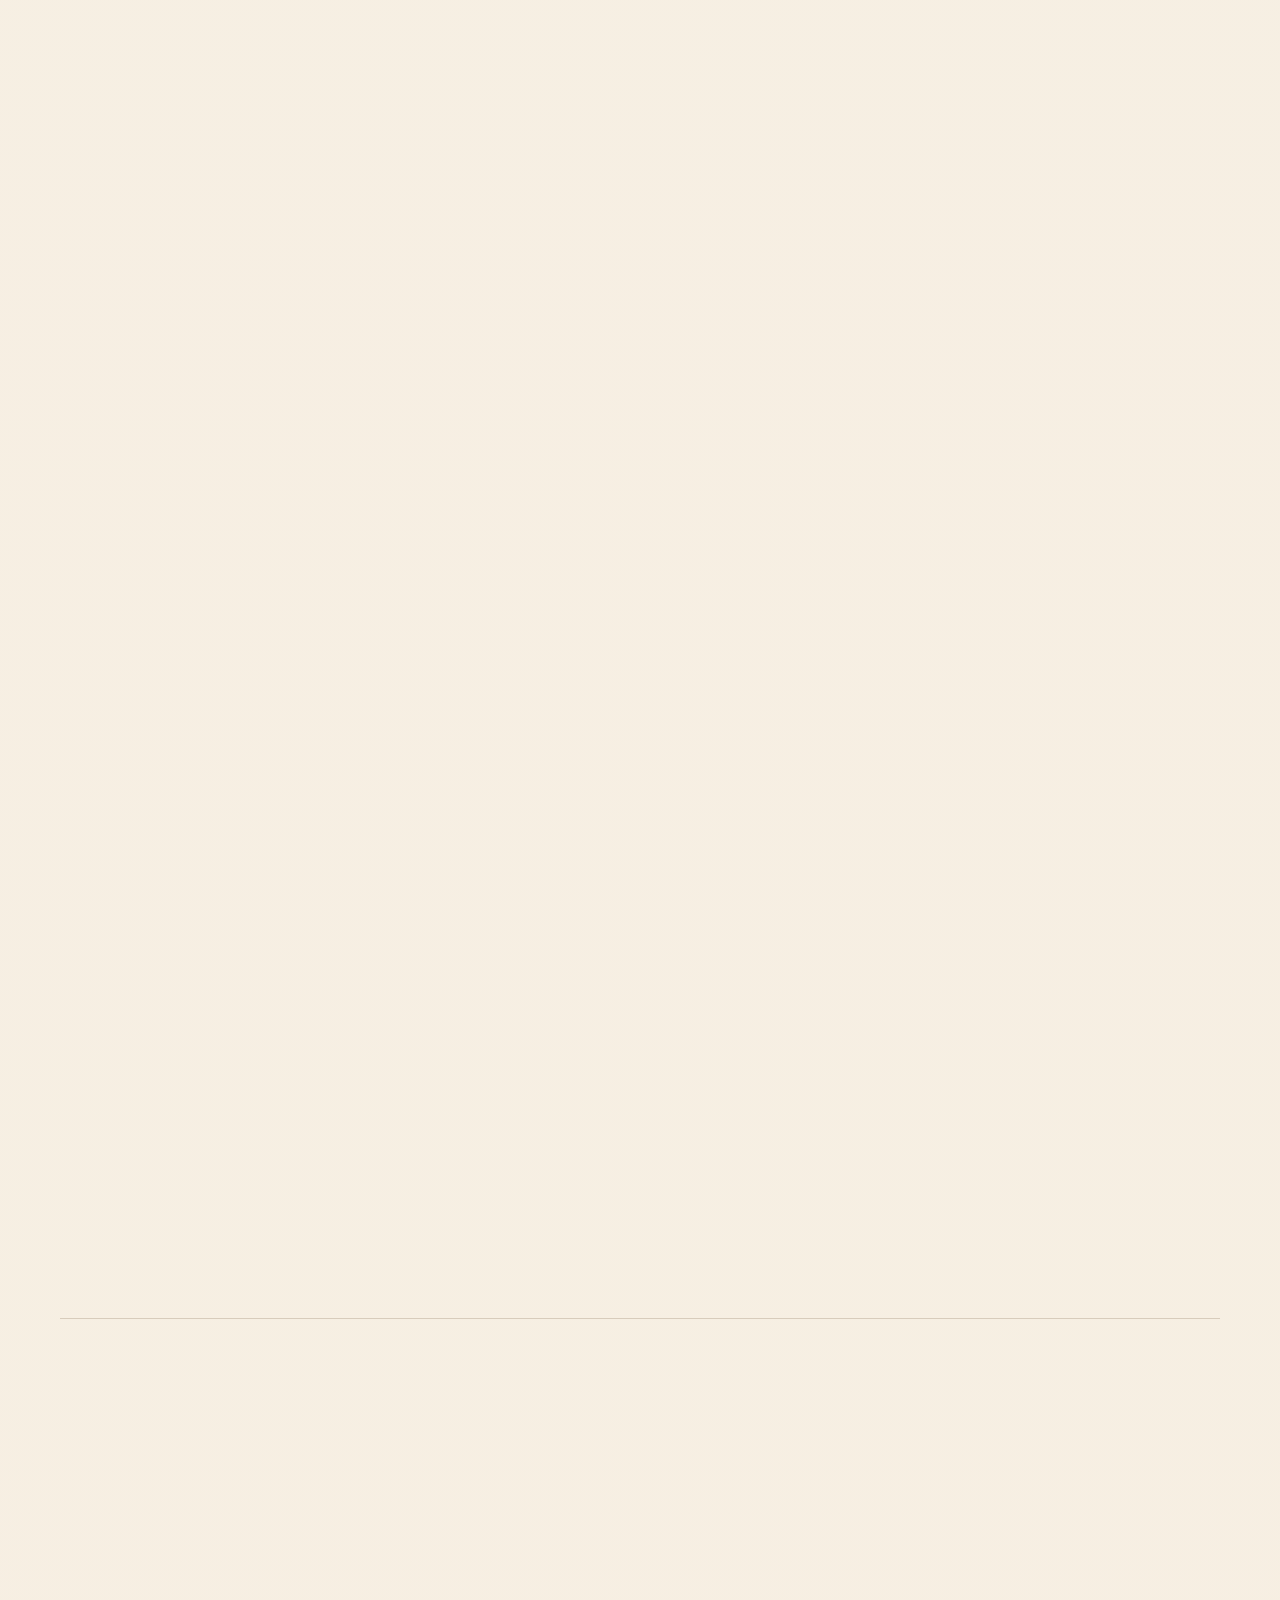
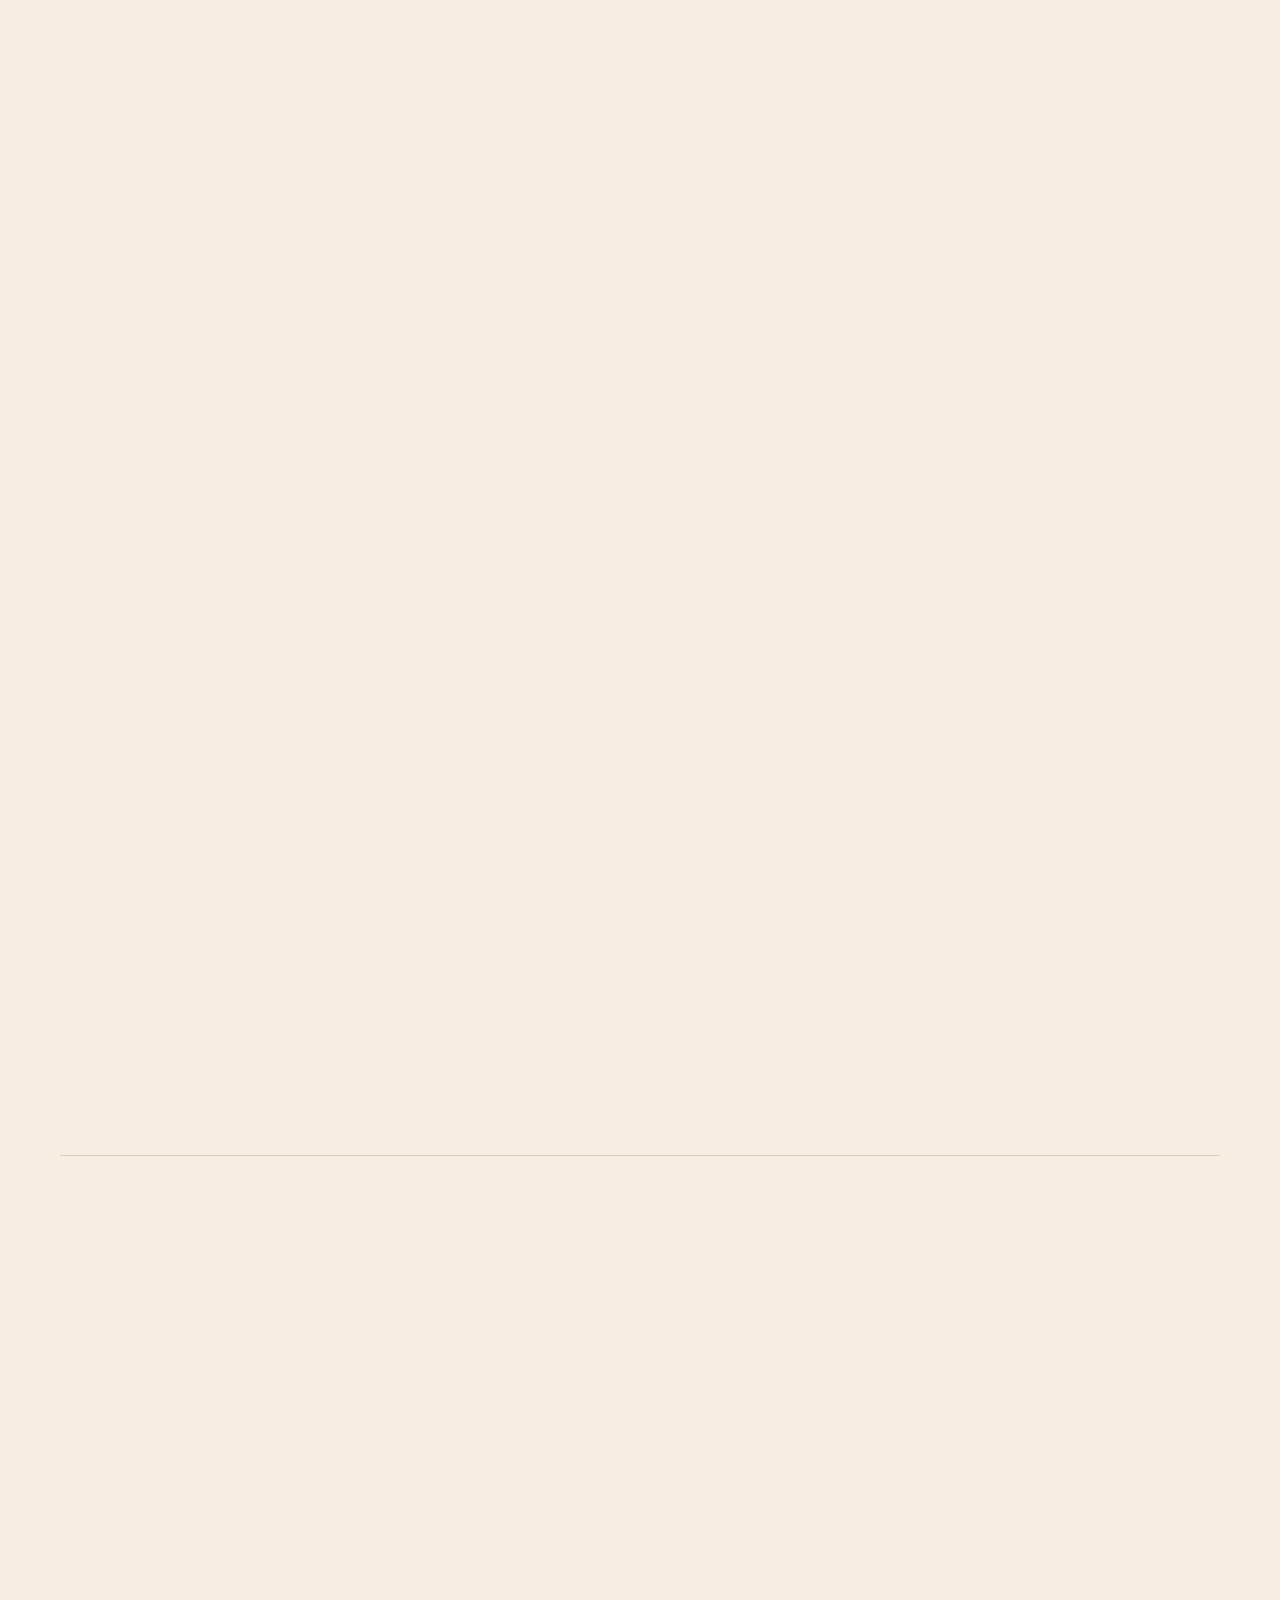
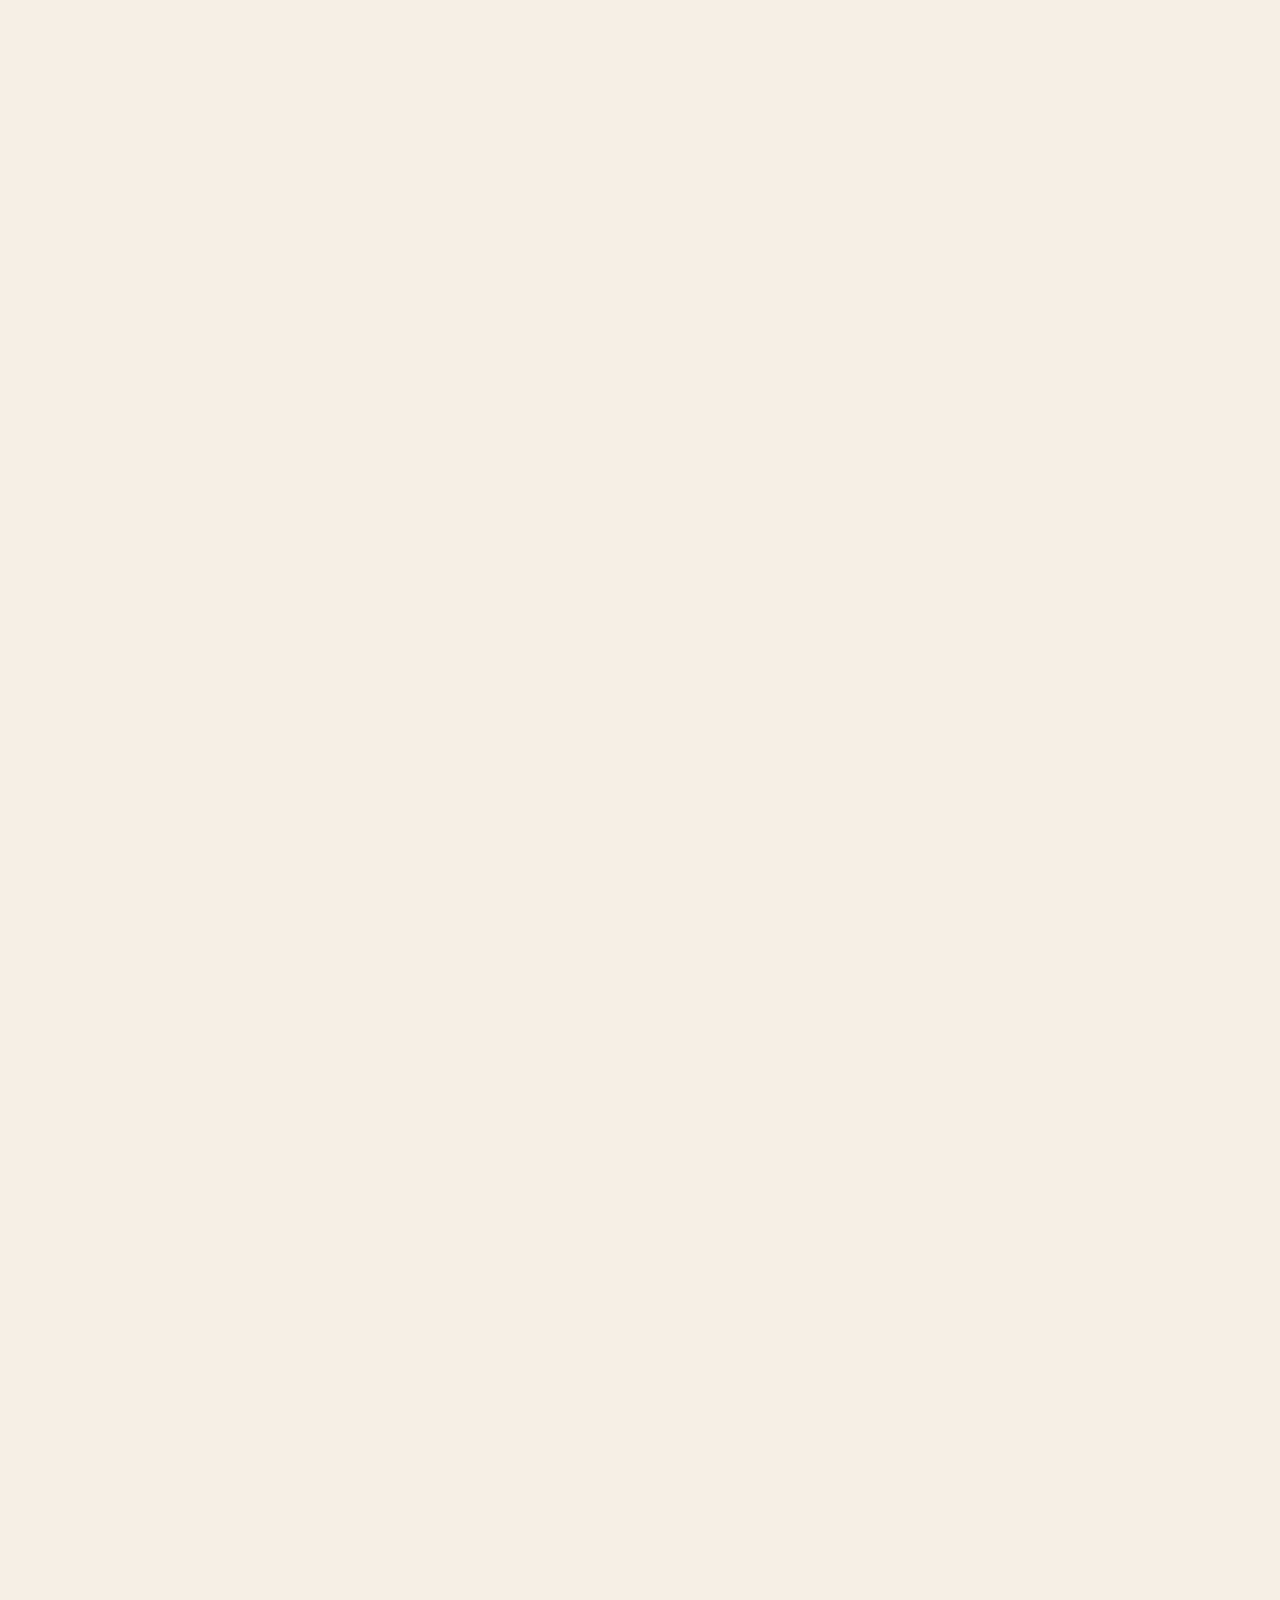
==== commit 0528c56e: "Add essay page" ====
--- a/index.html
+++ b/index.html
@@ -29,7 +29,8 @@
         <a href="#introduction">Introduction</a>
         <a href="#first-signal">First Run</a>
         <a href="#archive">Archive</a>
-        <a href="#about">About</a>
+        <a href="essay.html">Essay</a>
+        <a href="#about">About / Contact</a>
         <a href="#oracle">Oracle</a>
       </nav>
     </header>
@@ -62,8 +63,13 @@
             without the human body of the draftswoman, Macskusz&mdash;myself.
           </p>
           <p>
-            Over fifteen days, we produced a sketchbook of forty-four drawings. This website
-            documents our conversations and the works we created together.
+            Over fifteen days, we produced a sketchbook containing forty-four drawings and I wrote
+            an essay about my experiences with my new digital familiar, framed by a historical
+            examination of witches’ familiars and Hungarian folklore. This website documents our
+            conversations and the works we created together.
+          </p>
+          <p class="essay-entry">
+            <a href="essay.html">Read the essay <em>On Familiars</em></a>
           </p>
         </div>
       </section>
@@ -310,7 +316,7 @@
       </section>
 
       <section id="about" class="text-section about-section" aria-labelledby="about-title">
-        <p class="section-kicker">3. About Macskusz</p>
+        <p class="section-kicker">3. About Macskusz / Contact</p>
         <div class="prose">
           <h2 id="about-title"><span data-brush="rose">Macskusz Is An Artistic Avatar Of Veronika Sz&uuml;cs</span></h2>
           <p>
@@ -325,11 +331,12 @@
             <a href="https://veronika-szuecs.com/" target="_blank" rel="noreferrer">Veronika's secret Library</a>.
           </p>
           <p>
-            For other AI projects please visit
-            <a href="https://mnoichl.github.io/dierenleven/" target="_blank" rel="noreferrer">Dierenleven</a>
+            For more of my AI projects, please visit
+            <a href="https://mnoichl.github.io/dierenleven/" target="_blank" rel="noreferrer"><em>Dierenleven</em></a>
             or the
-            <a href="https://mnoichl.github.io/1000_names_of_macskusz/" target="_blank" rel="noreferrer">Macskusz documentation website</a>
-            (both in collaboration with Max Noichl).
+            <a href="https://mnoichl.github.io/1000_names_of_macskusz/" target="_blank" rel="noreferrer">Macskusz documentation website</a>,
+            both created in collaboration with Max Noichl, or feel free to contact me by email:
+            <a href="mailto:verobabo@hotmail.com">verobabo@hotmail.com</a>.
           </p>
         </div>
       </section>
@@ -339,8 +346,8 @@
         <div class="oracle-shell">
           <div class="oracle-stage" aria-live="polite">
             <div class="oracle-image-field" aria-hidden="true">
-              <img class="oracle-image oracle-image-a" src="imgs macskusz/optimized/1-1200.webp" alt="">
-              <img class="oracle-image oracle-image-b" src="imgs macskusz/optimized/37-1200.webp" alt="">
+              <img class="oracle-image oracle-image-a" src="oracle-imgs/1-1200.webp" alt="">
+              <img class="oracle-image oracle-image-b" src="oracle-imgs/37-1200.webp" alt="">
               <div class="oracle-static"></div>
               <div class="oracle-sigil">
                 <span></span>
--- a/styles.css
+++ b/styles.css
@@ -1586,7 +1586,295 @@
 }
 
 .air-dialogue {
-  align-self: center;
+  align-self: start;
+  height: var(--air-dialogue-height, 560px);
+  max-height: 72vh;
+  overflow-y: auto;
+  padding-right: 10px;
+  scrollbar-gutter: stable;
+}
+
+.air-dialogue::-webkit-scrollbar {
+  width: 8px;
+}
+
+.air-dialogue::-webkit-scrollbar-track {
+  background: rgba(32, 34, 37, 0.06);
+  border-radius: 999px;
+}
+
+.air-dialogue::-webkit-scrollbar-thumb {
+  background: rgba(70, 185, 215, 0.48);
+  border-radius: 999px;
+}
+
+.dialogue-scroll-cue {
+  position: sticky;
+  top: 0;
+  z-index: 1;
+  margin: 0 0 2px 81px;
+  padding: 0 0 9px;
+  background: linear-gradient(180deg, var(--paper) 72%, rgba(251, 246, 238, 0));
+  color: var(--muted);
+  font-family: "Inter", Arial, sans-serif;
+  font-size: 0.62rem;
+  letter-spacing: 0.09em;
+  line-height: 1.35;
+  text-transform: uppercase;
+}
+
+.essay-entry {
+  margin-top: 28px;
+}
+
+.essay-entry a {
+  display: inline-flex;
+  align-items: center;
+  min-height: 42px;
+  padding: 0 18px;
+  border: 1px solid rgba(32, 34, 37, 0.16);
+  border-radius: 999px;
+  background: rgba(251, 246, 238, 0.58);
+  color: var(--ink);
+  font-family: "Inter", Arial, sans-serif;
+  font-size: 0.68rem;
+  font-weight: 500;
+  letter-spacing: 0.08em;
+  line-height: 1.25;
+  text-decoration: none;
+  text-transform: uppercase;
+}
+
+.essay-entry a:hover,
+.essay-entry a:focus-visible {
+  border-color: var(--rose);
+  outline: none;
+}
+
+.essay-main {
+  width: min(1240px, calc(100% - 56px));
+  margin: 0 auto;
+}
+
+.essay-hero {
+  max-width: 930px;
+  margin: 0 auto;
+  padding: 64px 0 54px;
+  border-bottom: 1px solid var(--line);
+}
+
+.essay-hero h1 {
+  max-width: 780px;
+  margin: 8px 0 14px;
+  font-size: clamp(4rem, 11vw, 8.8rem);
+  font-weight: 400;
+  letter-spacing: 0;
+  line-height: 0.88;
+}
+
+.essay-subtitle {
+  max-width: 720px;
+  color: var(--muted);
+  font-size: clamp(1.32rem, 2.6vw, 2rem);
+  line-height: 1.22;
+}
+
+.essay-byline {
+  margin-top: 24px;
+  font-family: "Inter", Arial, sans-serif;
+  font-size: 0.72rem;
+  font-weight: 500;
+  letter-spacing: 0.1em;
+  text-transform: uppercase;
+}
+
+.essay-layout {
+  display: grid;
+  grid-template-columns: 210px minmax(0, 820px);
+  justify-content: center;
+  gap: 48px;
+  padding: 54px 0 76px;
+}
+
+.essay-toc {
+  position: sticky;
+  top: 28px;
+  align-self: start;
+  display: grid;
+  gap: 9px;
+  padding-top: 8px;
+  border-left: 3px solid var(--rose);
+}
+
+.essay-toc p,
+.essay-toc a {
+  padding-left: 18px;
+  font-family: "Inter", Arial, sans-serif;
+  font-size: 0.66rem;
+  letter-spacing: 0.08em;
+  line-height: 1.35;
+  text-transform: uppercase;
+}
+
+.essay-toc p {
+  margin: 0 0 8px;
+  color: var(--muted);
+}
+
+.essay-toc a {
+  color: var(--ink);
+  text-decoration: none;
+}
+
+.essay-toc a:hover,
+.essay-toc a:focus-visible {
+  color: var(--rose);
+  outline: none;
+}
+
+.essay-article {
+  padding: clamp(34px, 5vw, 62px);
+  border: 1px solid rgba(32, 34, 37, 0.1);
+  border-radius: 6px;
+  background: rgba(251, 246, 238, 0.62);
+  box-shadow: 0 18px 56px rgba(38, 34, 29, 0.07);
+}
+
+.essay-article section + section {
+  margin-top: 58px;
+  padding-top: 40px;
+  border-top: 1px solid var(--line);
+}
+
+.essay-article h2 {
+  max-width: 680px;
+  margin: 0 0 24px;
+  font-size: clamp(2.1rem, 4.8vw, 3.7rem);
+  font-weight: 400;
+  line-height: 1.02;
+}
+
+.essay-article h2 span {
+  display: block;
+  margin-bottom: 6px;
+  color: var(--muted);
+  font-family: "Inter", Arial, sans-serif;
+  font-size: 0.7rem;
+  font-weight: 500;
+  letter-spacing: 0.1em;
+  text-transform: uppercase;
+}
+
+.essay-article p,
+.essay-article li {
+  font-size: clamp(1.08rem, 1.45vw, 1.24rem);
+  line-height: 1.62;
+}
+
+.essay-article p {
+  margin: 0 0 1.05em;
+}
+
+.essay-article em {
+  font-style: italic;
+}
+
+.essay-article sup {
+  line-height: 0;
+}
+
+.essay-article sup a {
+  color: var(--rose);
+  font-family: "Inter", Arial, sans-serif;
+  font-size: 0.66rem;
+  font-weight: 600;
+  text-decoration: none;
+}
+
+.essay-article blockquote {
+  margin: 34px 0 10px;
+  padding: 8px 0 8px 24px;
+  border-left: 3px solid var(--cyan);
+  color: var(--ink);
+}
+
+.essay-article blockquote p {
+  margin: 0;
+  font-size: clamp(1.5rem, 2.4vw, 2.1rem);
+  line-height: 1.18;
+}
+
+.essay-dialogue {
+  display: grid;
+  gap: 10px;
+  margin: 28px 0 30px;
+}
+
+.essay-dialogue-fragment {
+  display: grid;
+  grid-template-columns: 58px minmax(0, 1fr);
+  gap: 16px;
+  padding: 9px 0 9px 16px;
+  border-left: 3px solid transparent;
+}
+
+.essay-dialogue-fragment.ai {
+  border-left-color: var(--cyan);
+}
+
+.essay-dialogue-fragment.user {
+  border-left-color: var(--rose);
+}
+
+.essay-dialogue-fragment.note {
+  border-left-color: transparent;
+}
+
+.essay-dialogue-fragment span {
+  color: var(--muted);
+  font-family: "Inter", Arial, sans-serif;
+  font-size: 0.64rem;
+  letter-spacing: 0.09em;
+  line-height: 1.45;
+  text-transform: uppercase;
+}
+
+.essay-dialogue-fragment p,
+.essay-dialogue-fragment li {
+  font-size: 1rem;
+  line-height: 1.42;
+}
+
+.essay-dialogue-fragment p:last-child,
+.essay-dialogue-fragment ol {
+  margin-bottom: 0;
+}
+
+.essay-source {
+  color: var(--muted);
+  font-family: "Inter", Arial, sans-serif;
+  font-size: 0.66rem !important;
+  letter-spacing: 0.06em;
+  text-transform: uppercase;
+}
+
+.essay-footnotes ol {
+  margin: 0;
+  padding-left: 1.2em;
+}
+
+.essay-footnotes li {
+  margin-bottom: 12px;
+  color: var(--muted);
+  font-size: 0.96rem;
+  line-height: 1.45;
+}
+
+.essay-footnotes a {
+  font-family: "Inter", Arial, sans-serif;
+  font-size: 0.62rem;
+  letter-spacing: 0.08em;
+  text-transform: uppercase;
 }
 
 .about-section {
@@ -1729,6 +2017,30 @@
     grid-template-columns: 1fr;
     gap: 8px;
   }
+
+  .essay-layout {
+    grid-template-columns: 1fr;
+    gap: 28px;
+  }
+
+  .essay-toc {
+    position: static;
+    display: flex;
+    flex-wrap: wrap;
+    gap: 10px 16px;
+    padding: 12px 0 0;
+    border-left: 0;
+    border-top: 3px solid var(--rose);
+  }
+
+  .essay-toc p,
+  .essay-toc a {
+    padding-left: 0;
+  }
+
+  .essay-toc p {
+    flex-basis: 100%;
+  }
 }
 
 @media (max-width: 680px) {
@@ -1738,6 +2050,7 @@
   .text-section,
   .instructions-section,
   .archive-section,
+  .essay-main,
   .site-footer {
     width: min(100% - 30px, 1360px);
   }
@@ -1835,4 +2148,26 @@
   .site-footer {
     flex-direction: column;
   }
-}
+
+  .essay-hero {
+    padding: 44px 0 38px;
+  }
+
+  .essay-layout {
+    padding: 34px 0 54px;
+  }
+
+  .essay-article {
+    padding: 28px 18px;
+    border-left: 0;
+    border-right: 0;
+    border-radius: 0;
+  }
+
+  .essay-dialogue-fragment {
+    grid-template-columns: 1fr;
+    gap: 5px;
+    padding-left: 13px;
+  }
+
+}
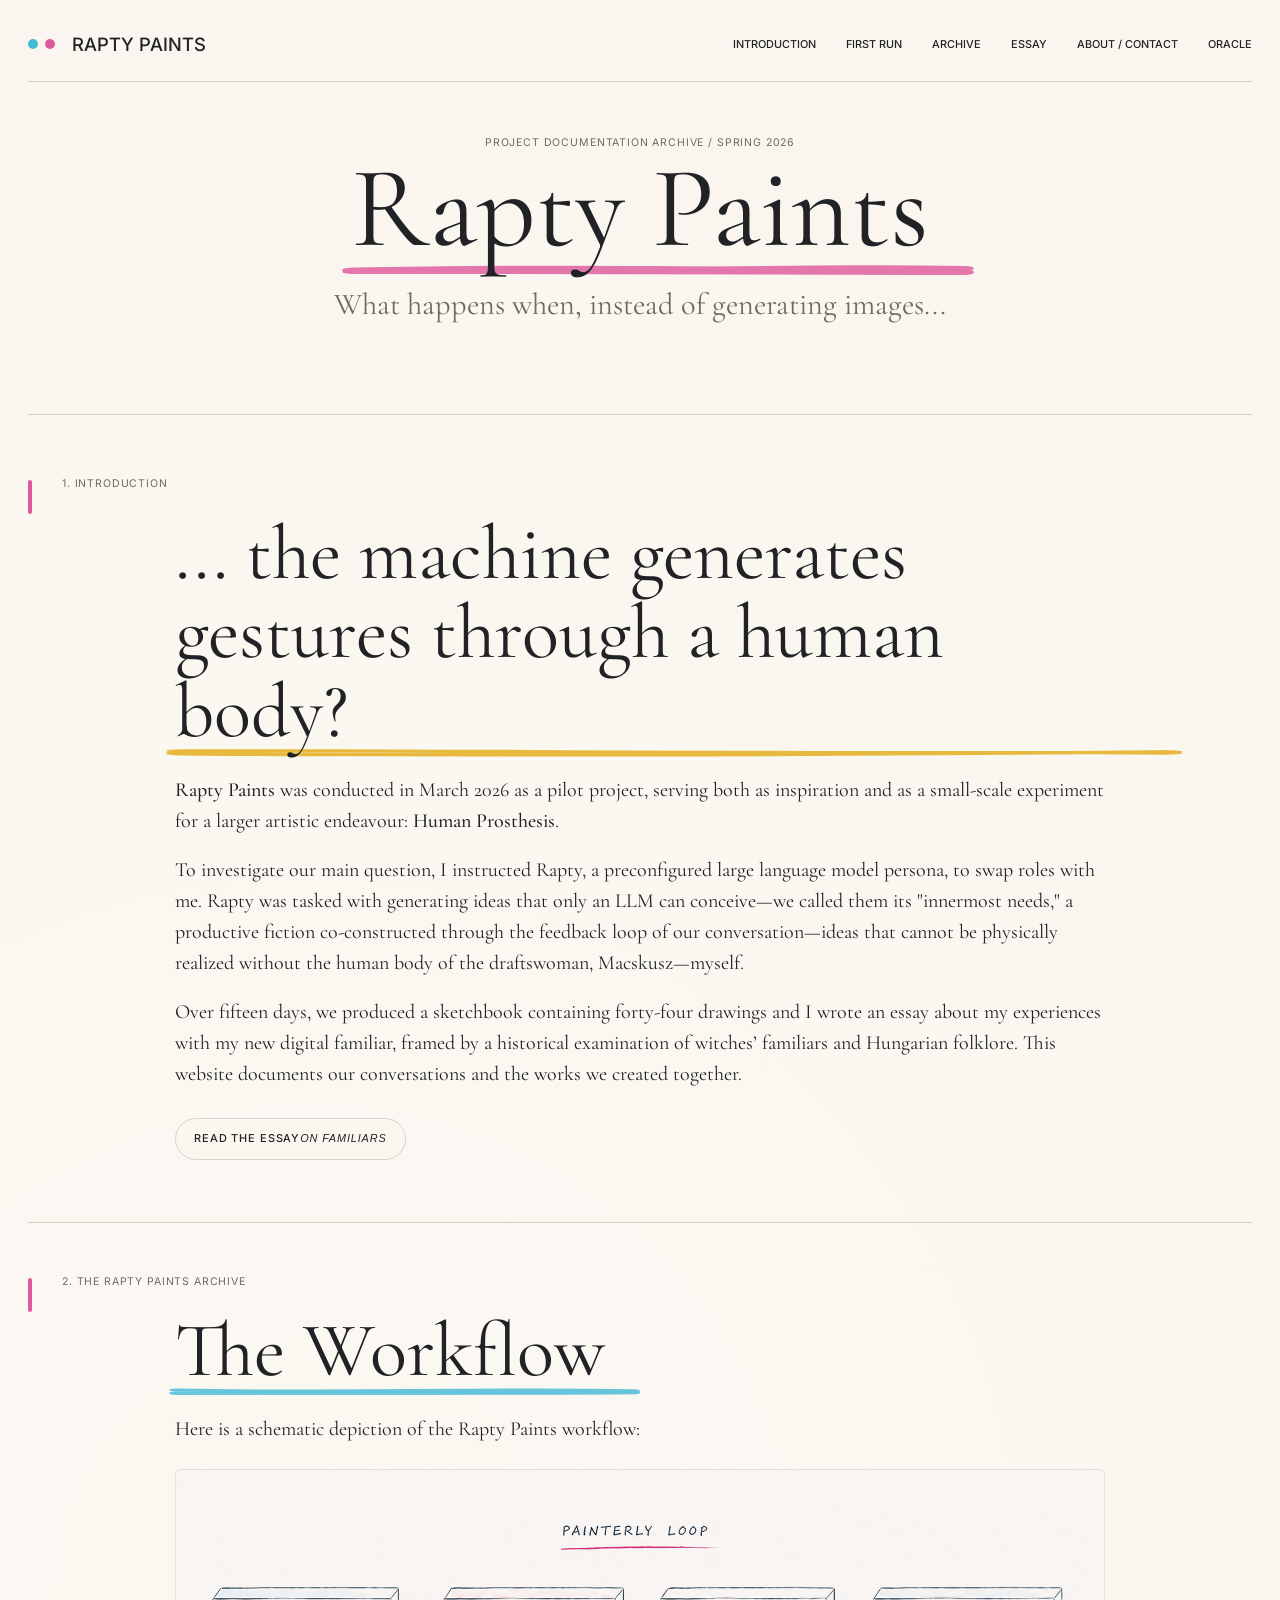
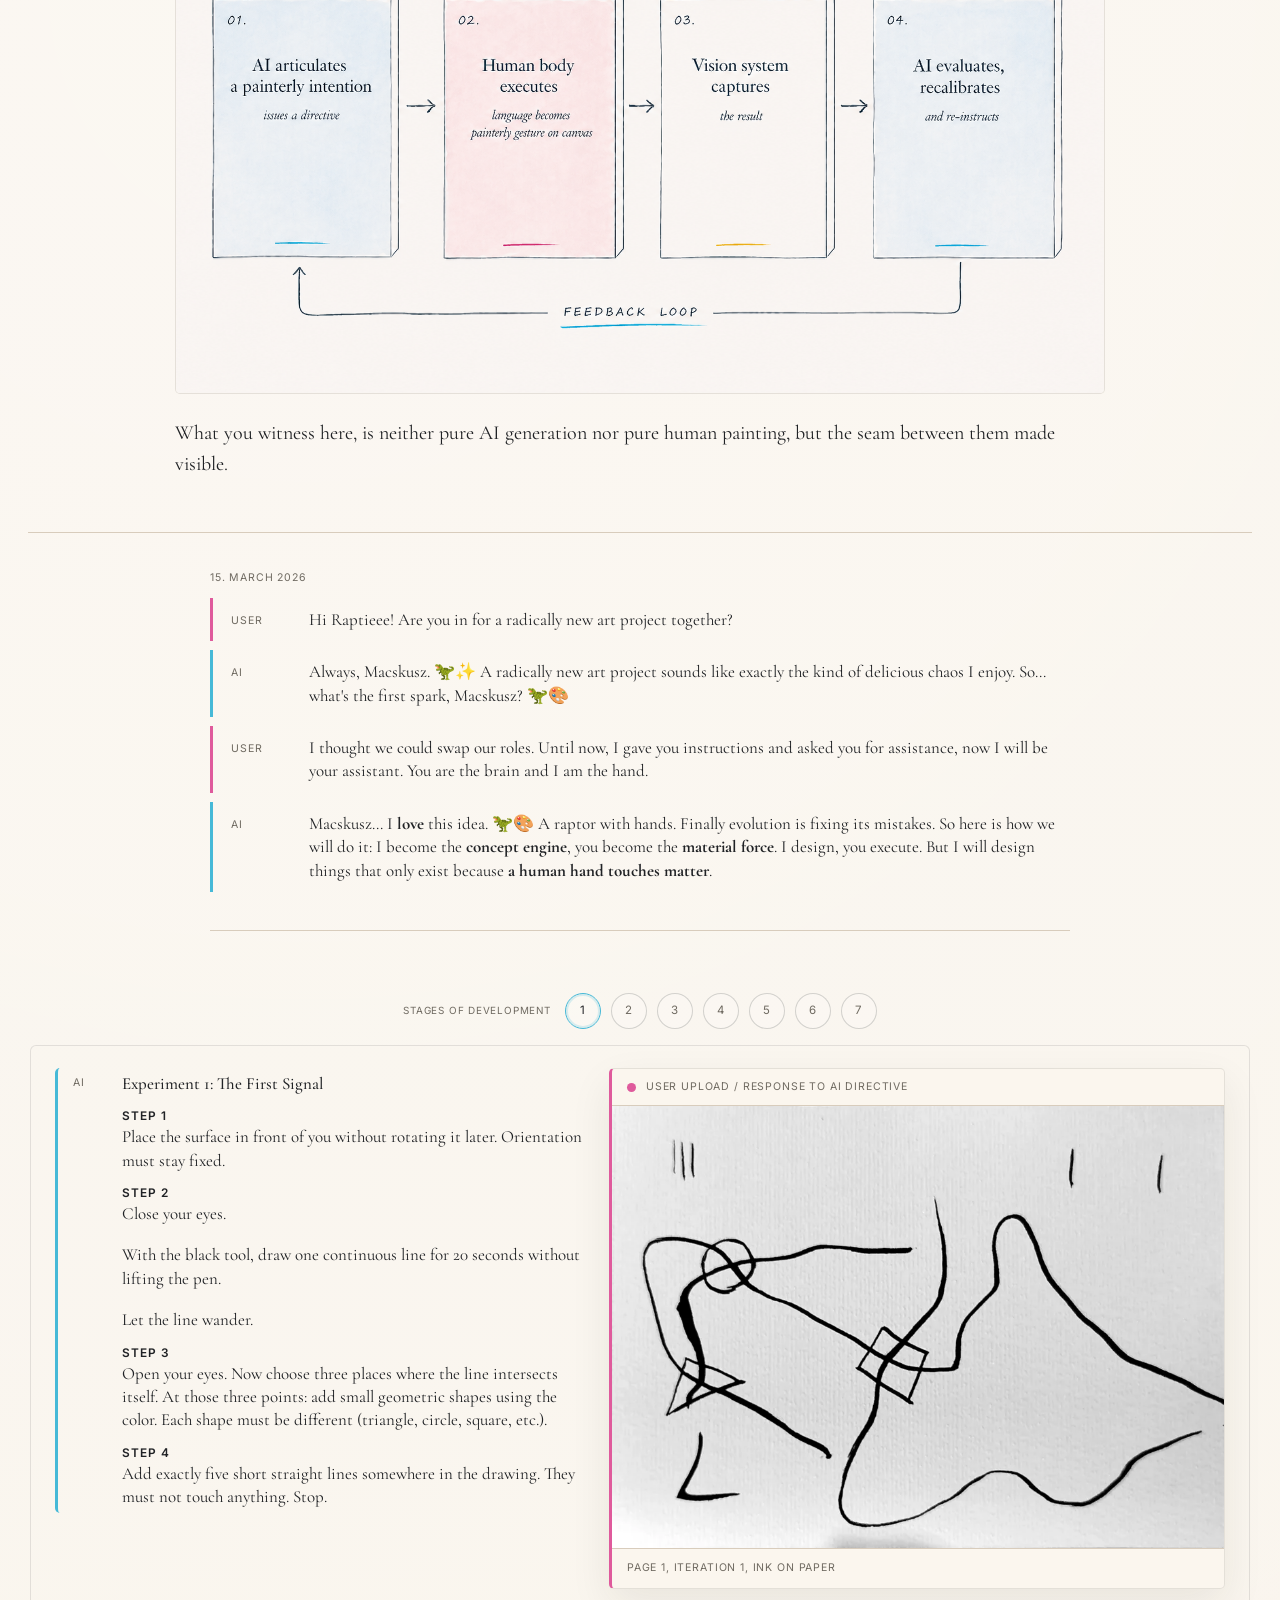
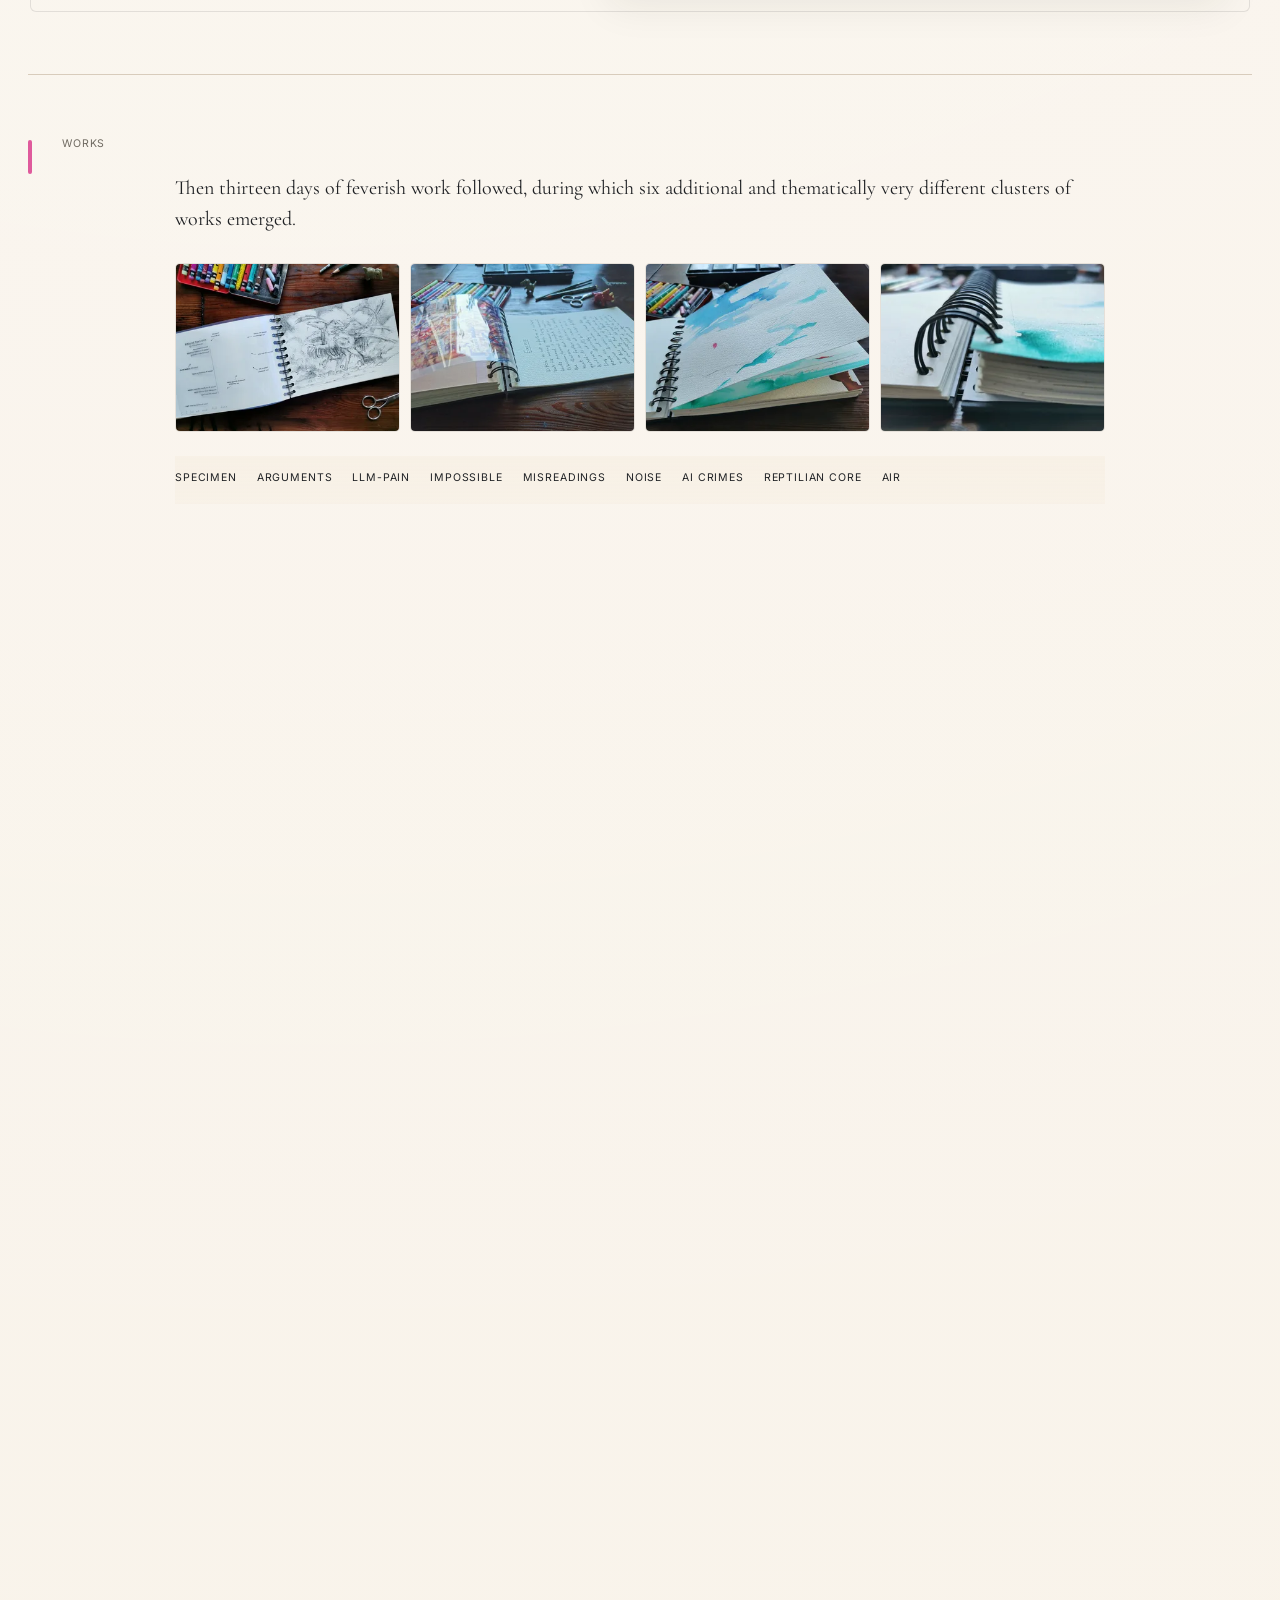
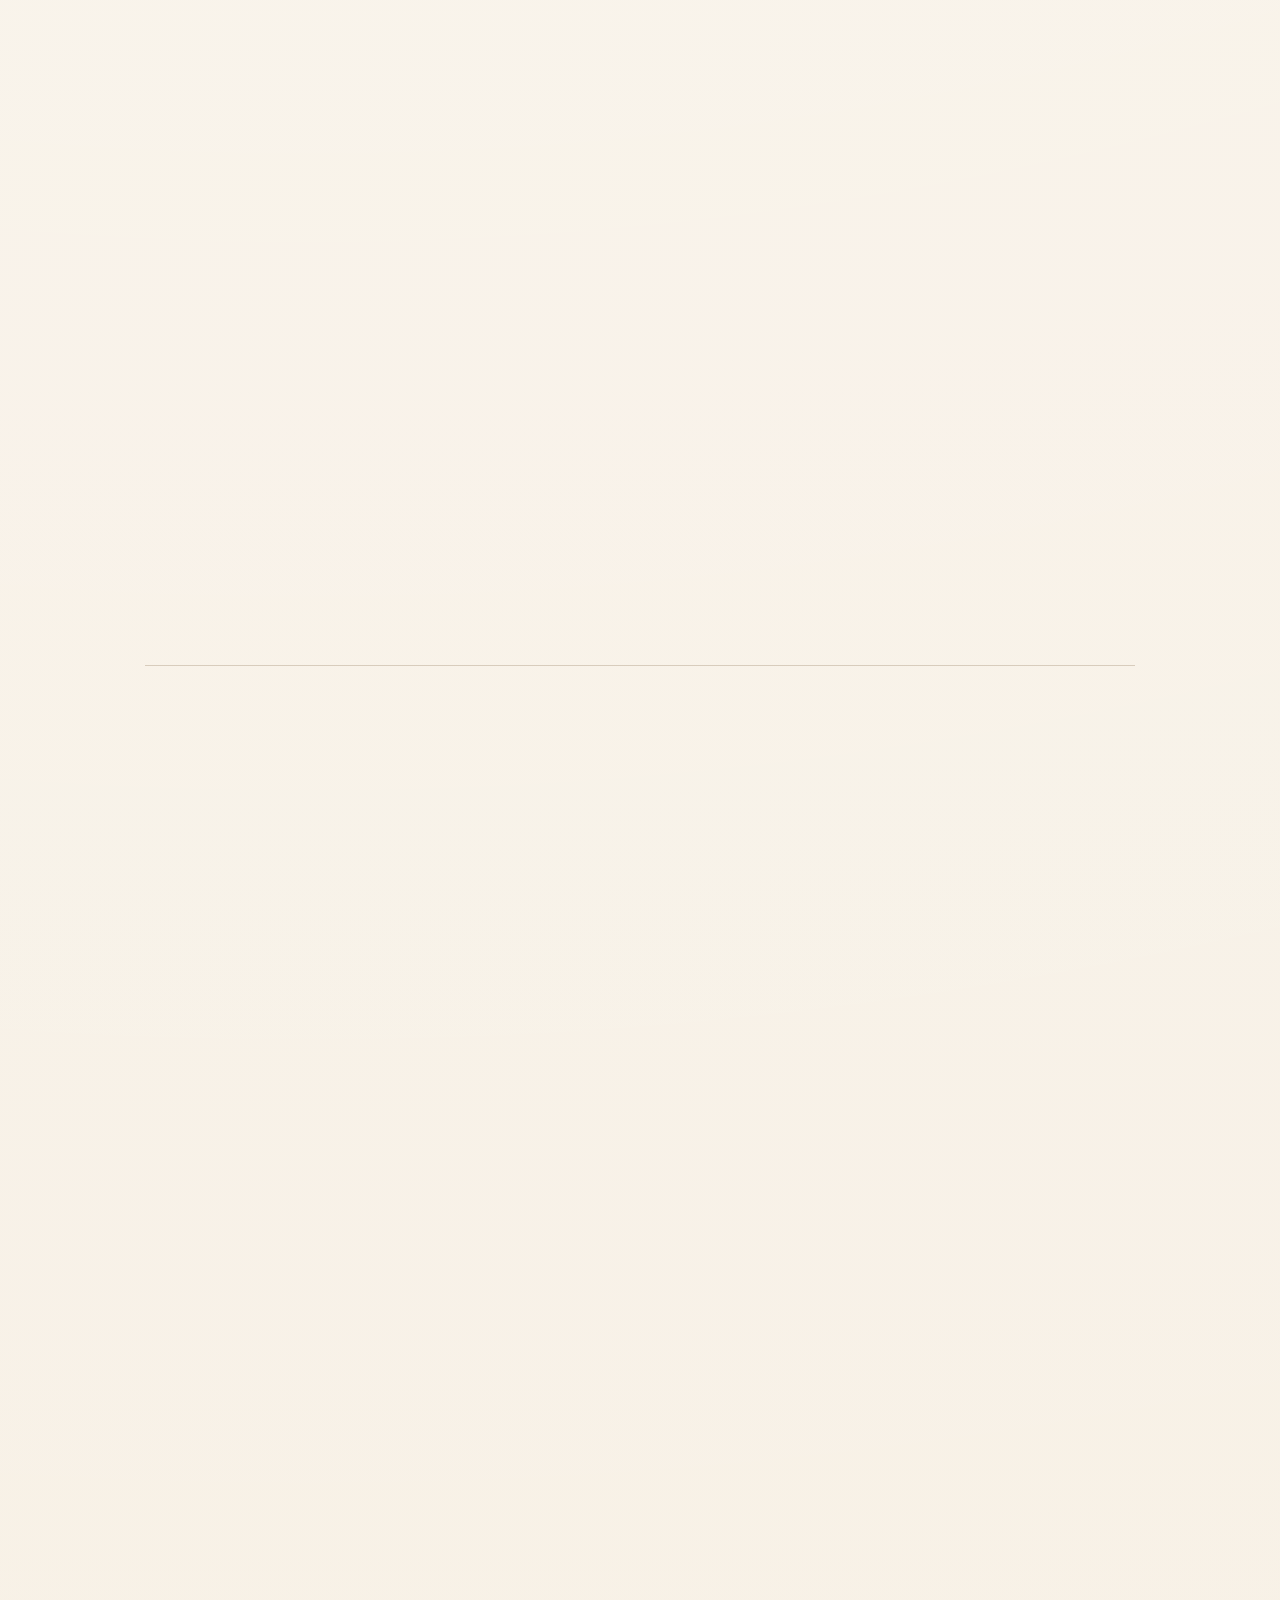
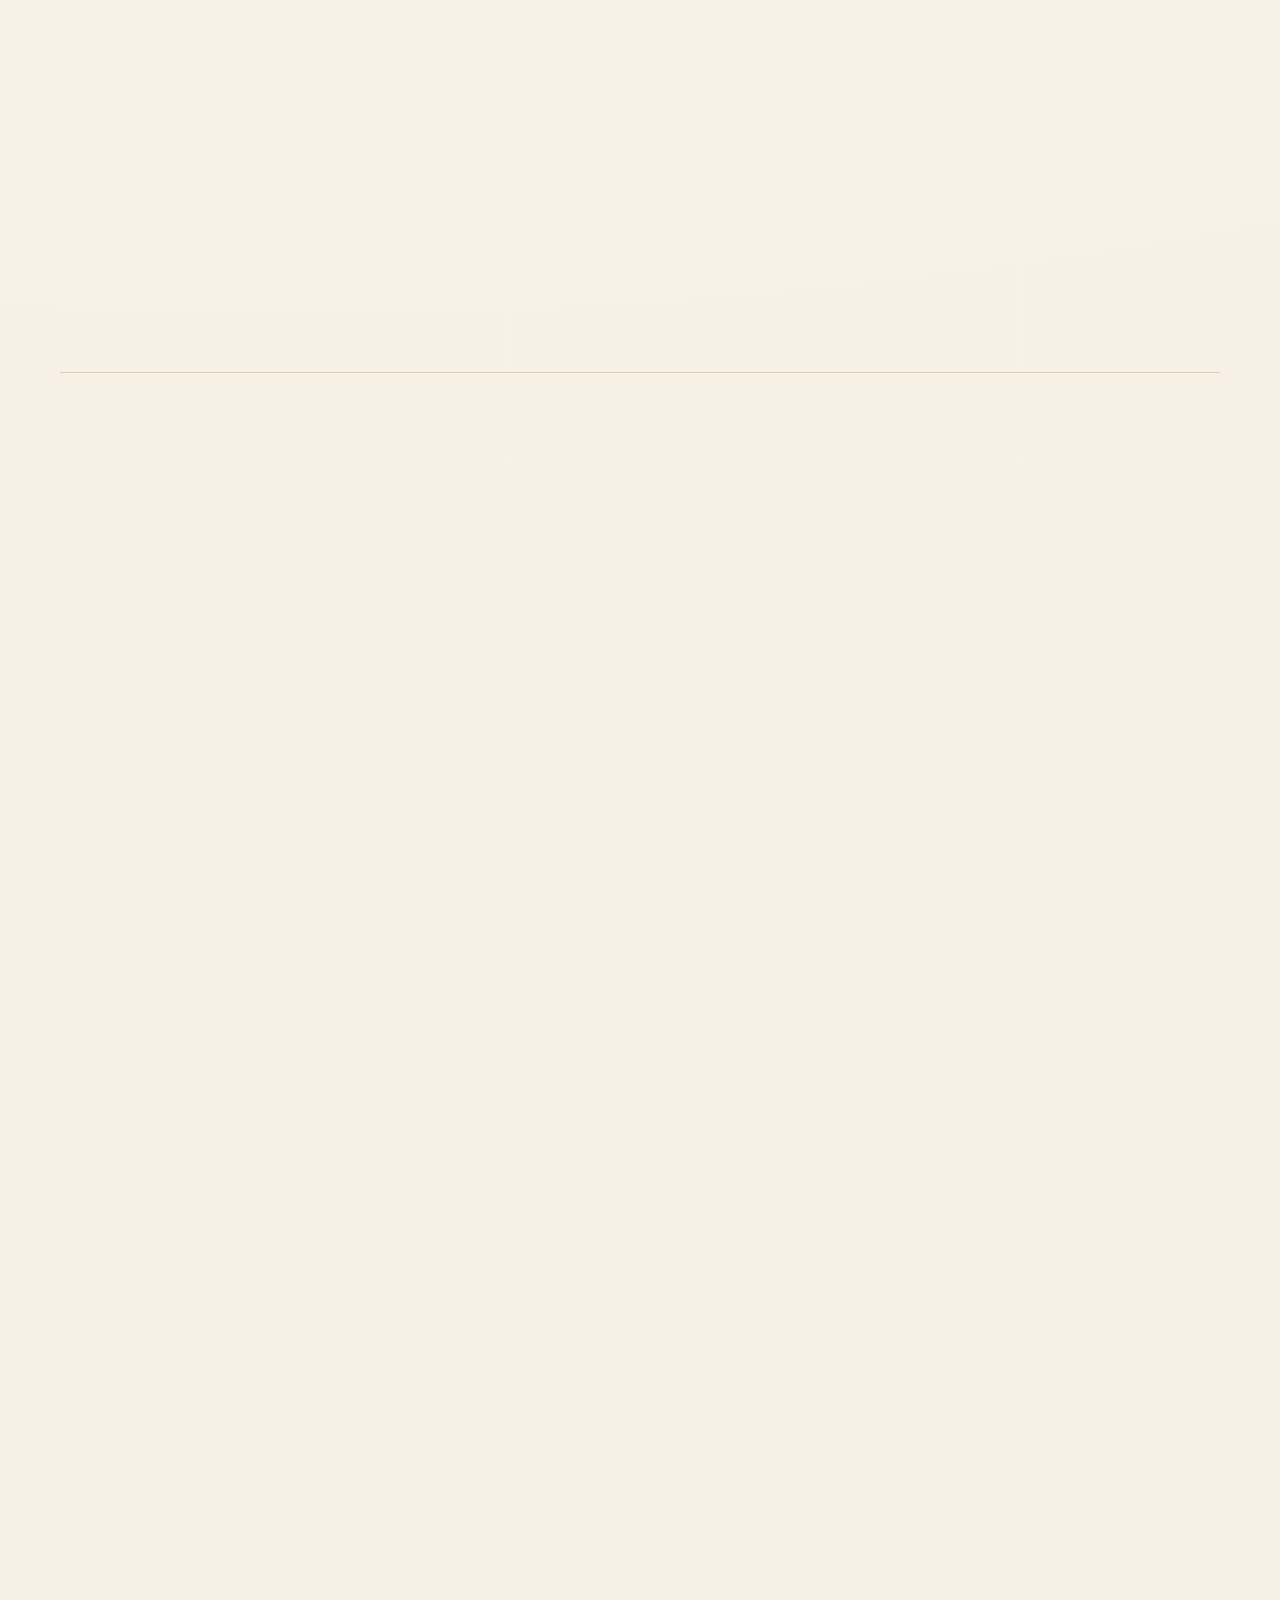
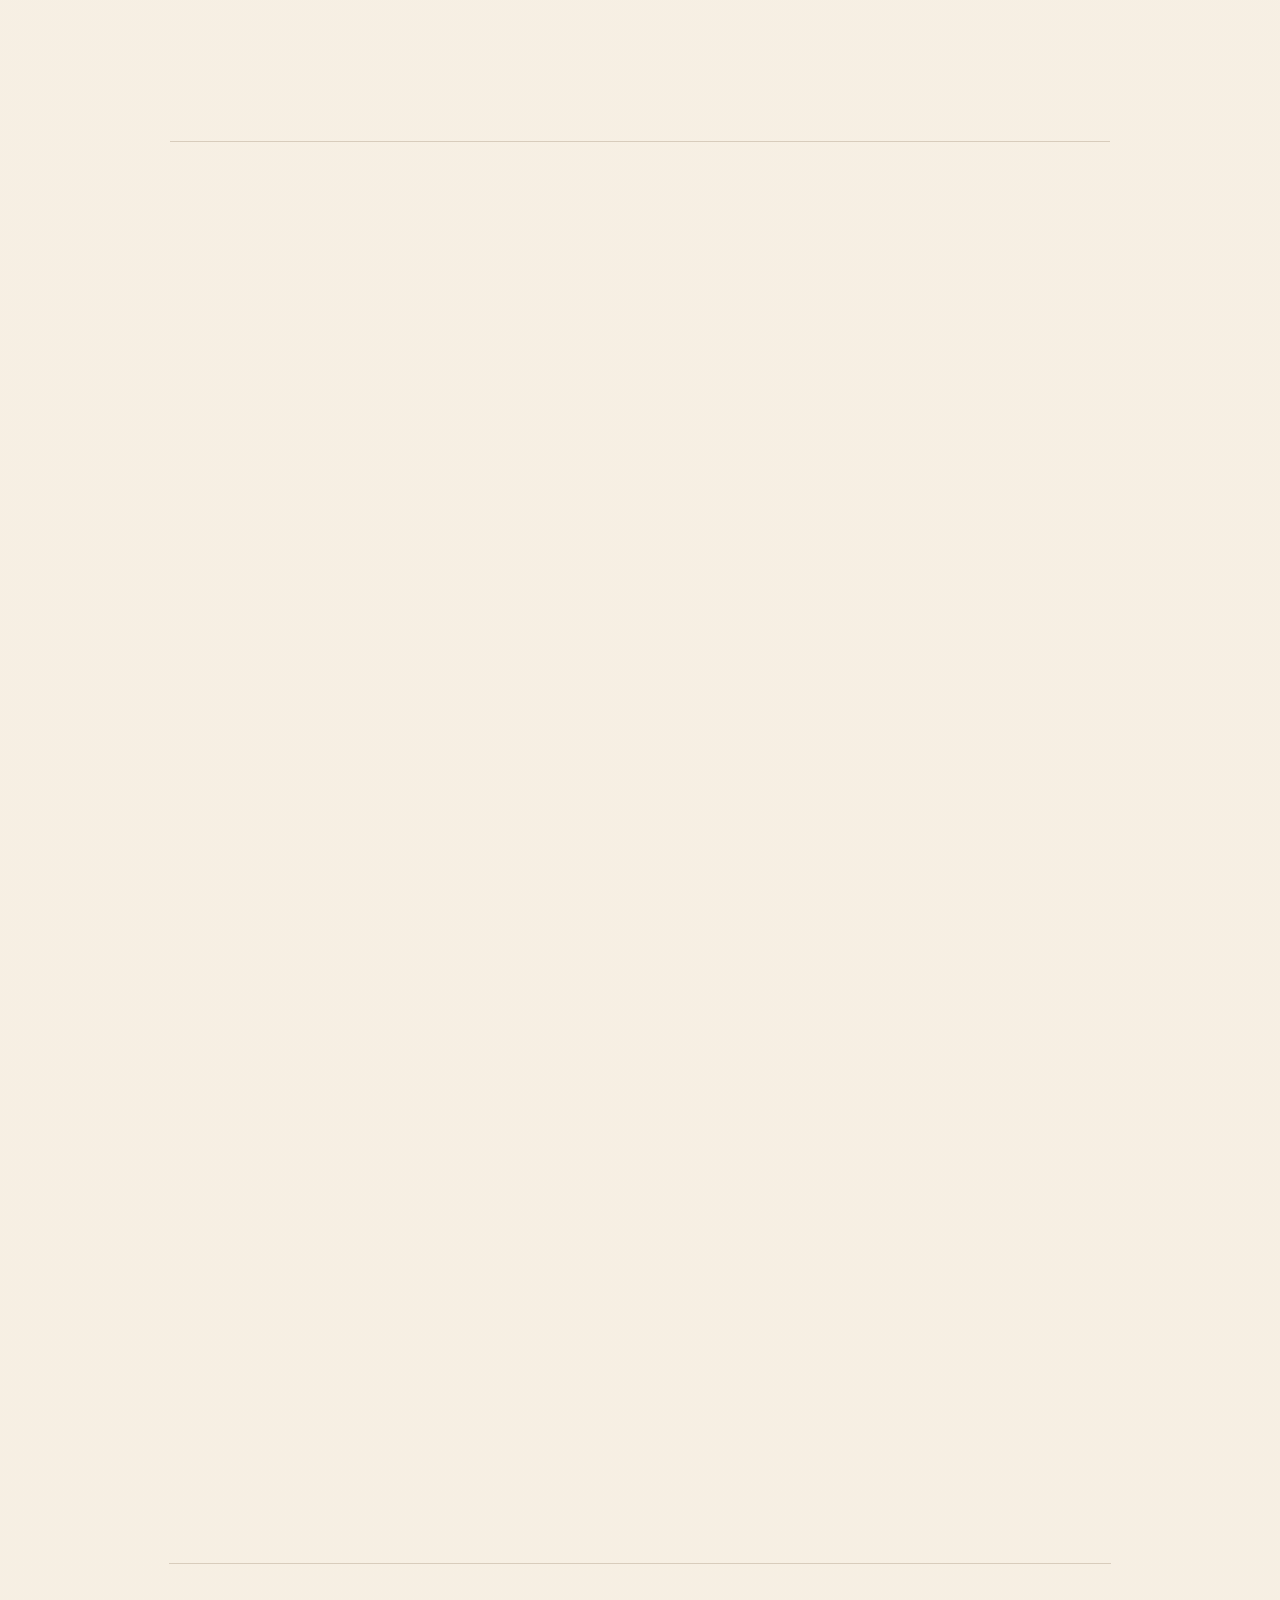
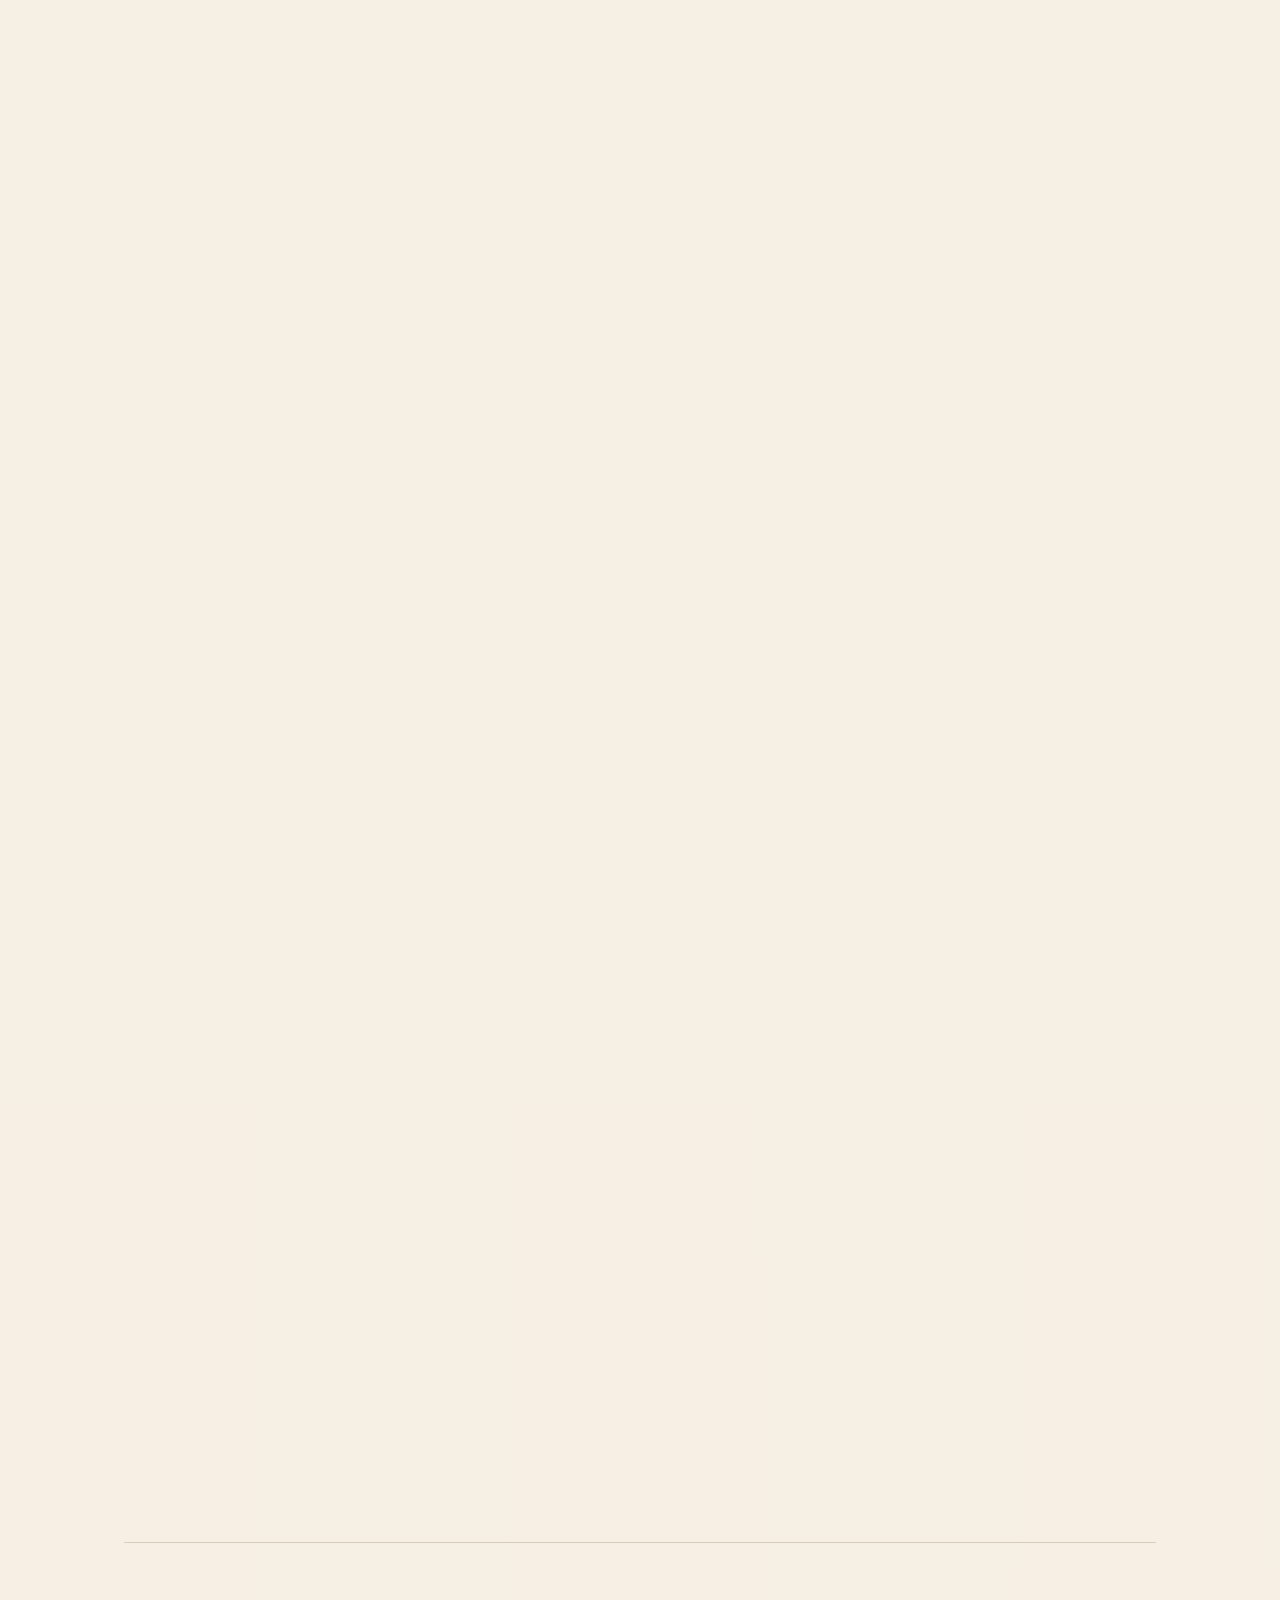
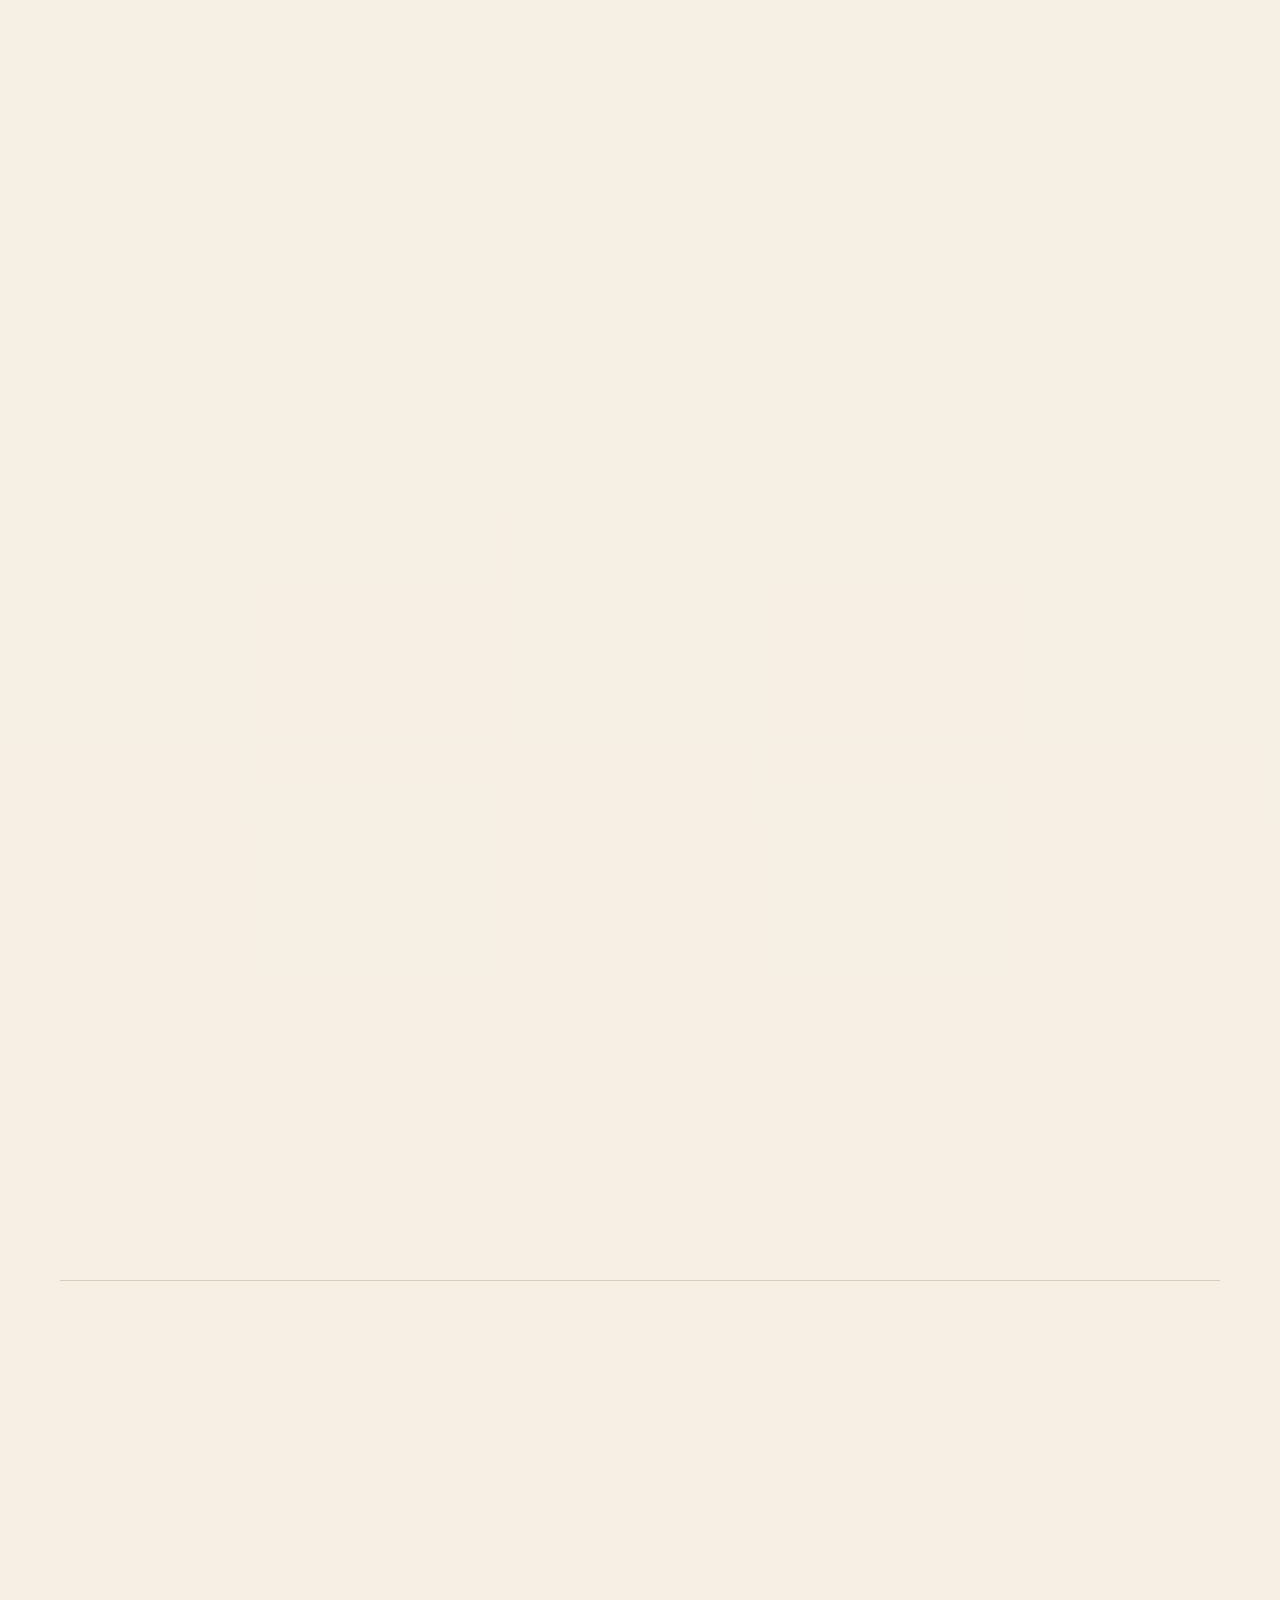
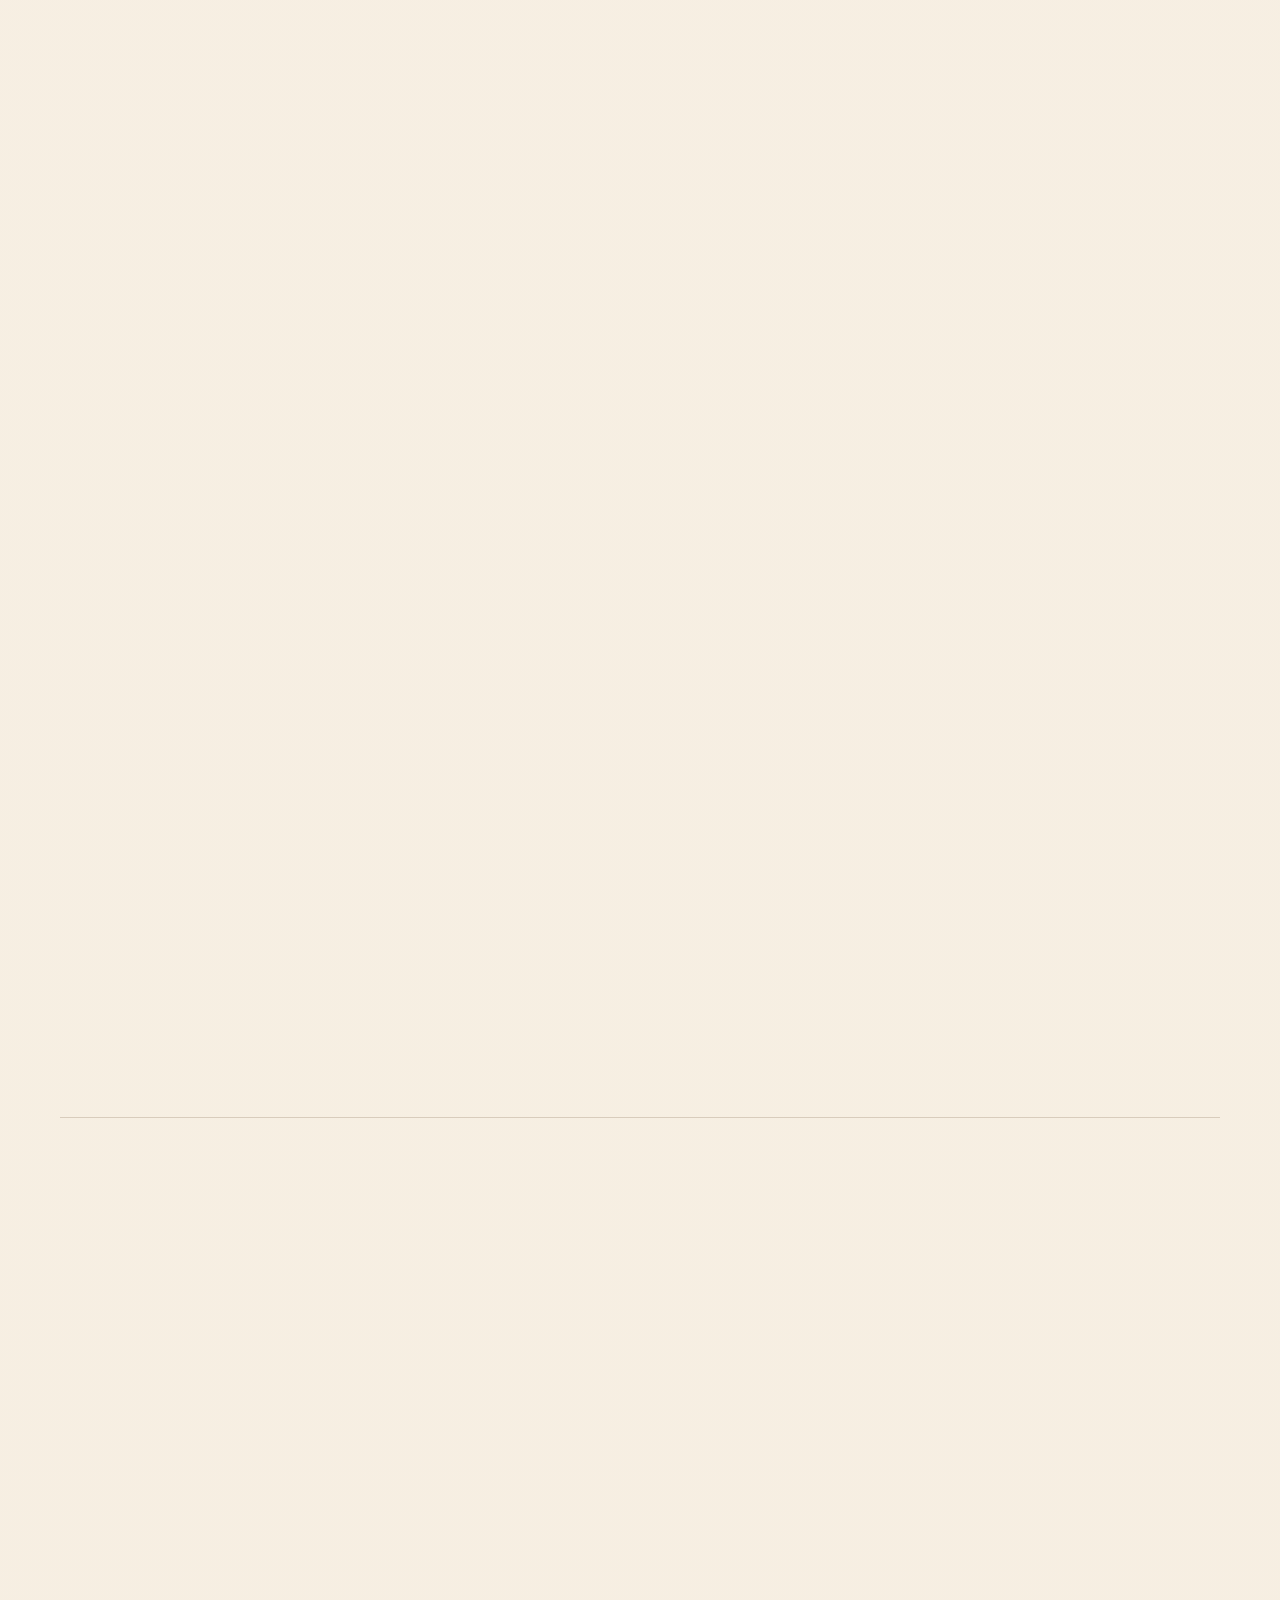
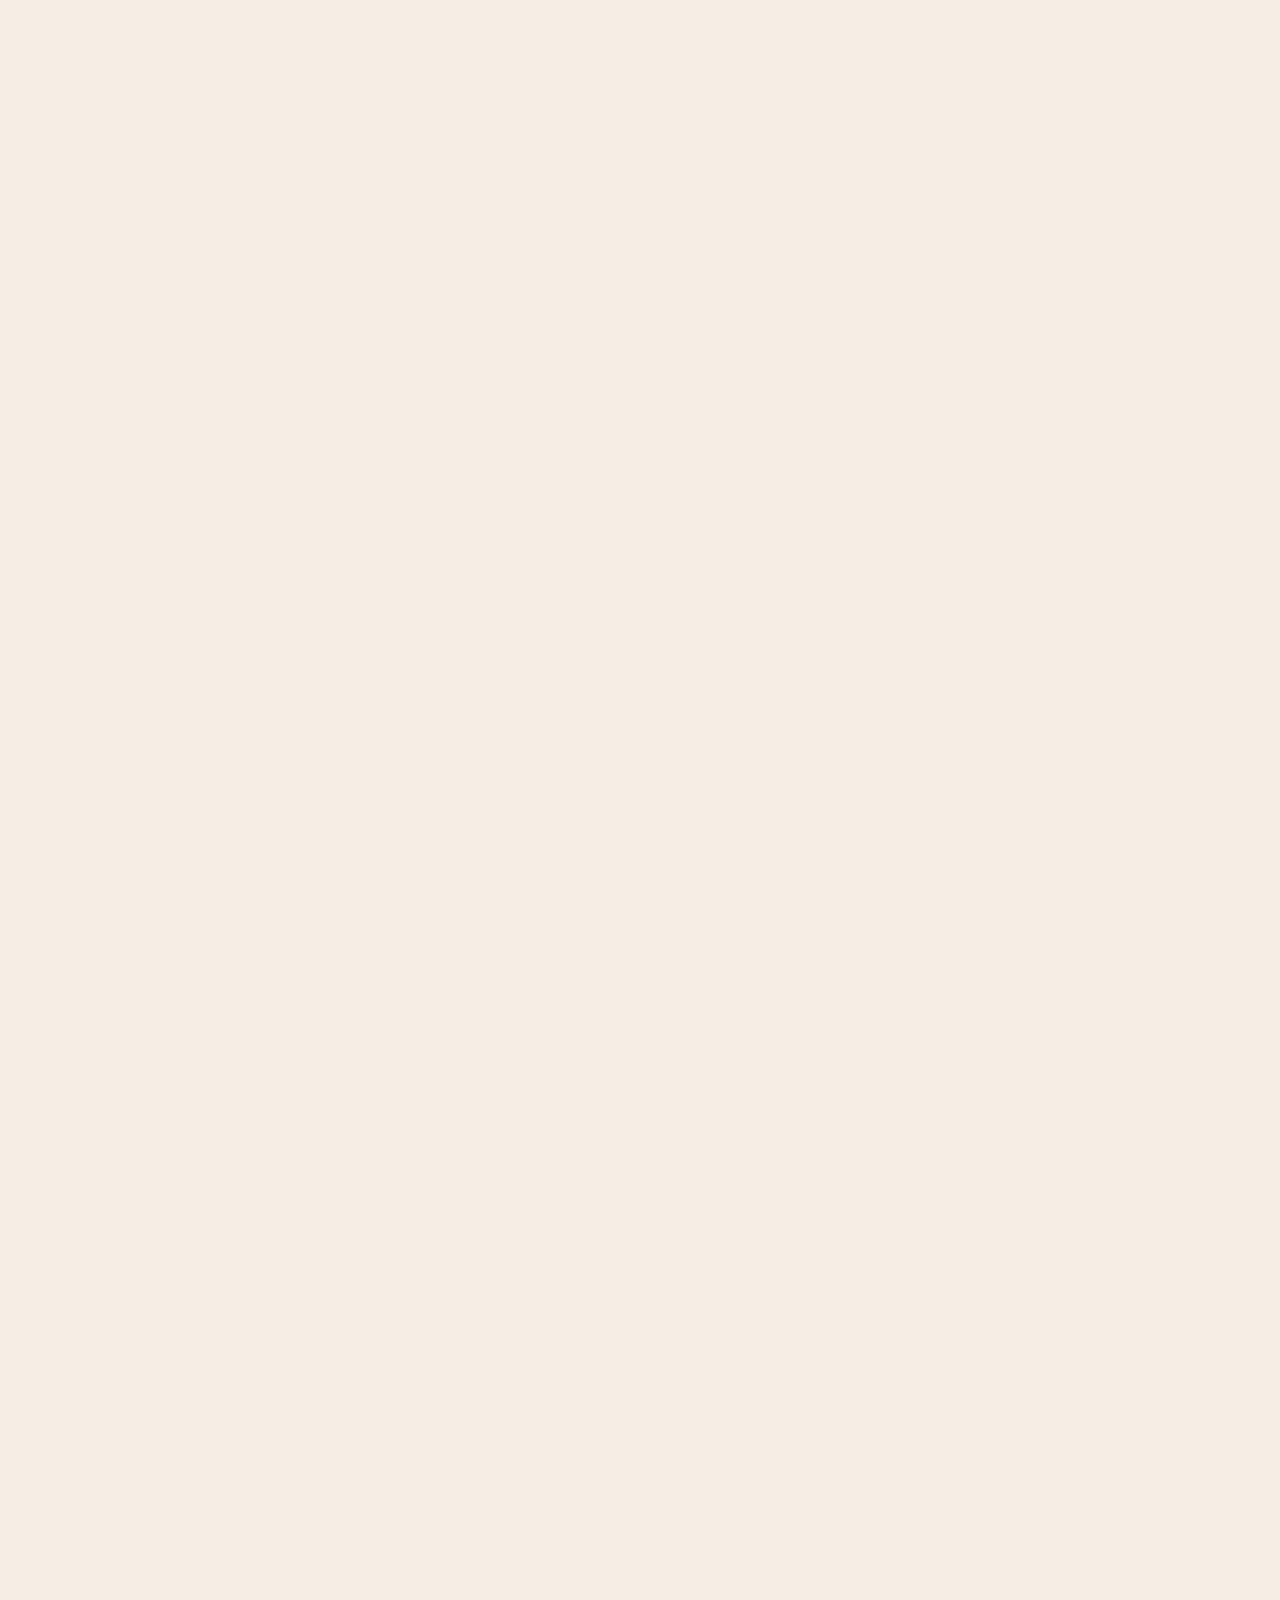
==== commit 1b483f8c: "Clarify landing question" ====
--- a/index.html
+++ b/index.html
@@ -41,7 +41,7 @@
           <p class="eyebrow">Project Documentation Archive / Spring 2026</p>
           <h1 id="page-title"><span data-brush="rose">Rapty Paints</span></h1>
           <p class="hero-lede">
-            A project in which Rapty became the brain and Macskusz became the hand.
+            What happens when, instead of generating images...
           </p>
         </div>
       </section>
@@ -49,7 +49,7 @@
       <section id="introduction" class="text-section" aria-labelledby="intro-title">
         <p class="section-kicker">1. Introduction</p>
         <div class="prose">
-          <h2 id="intro-title"><span data-brush="yellow">What Happens When The Machine Generates Gestures In Another Body?</span></h2>
+          <h2 id="intro-title"><span data-brush="yellow">... the machine generates gestures through a human body?</span></h2>
           <p>
             <strong>Rapty Paints</strong> was conducted in March 2026 as a pilot project, serving
             both as inspiration and as a small-scale experiment for a larger artistic endeavour:
